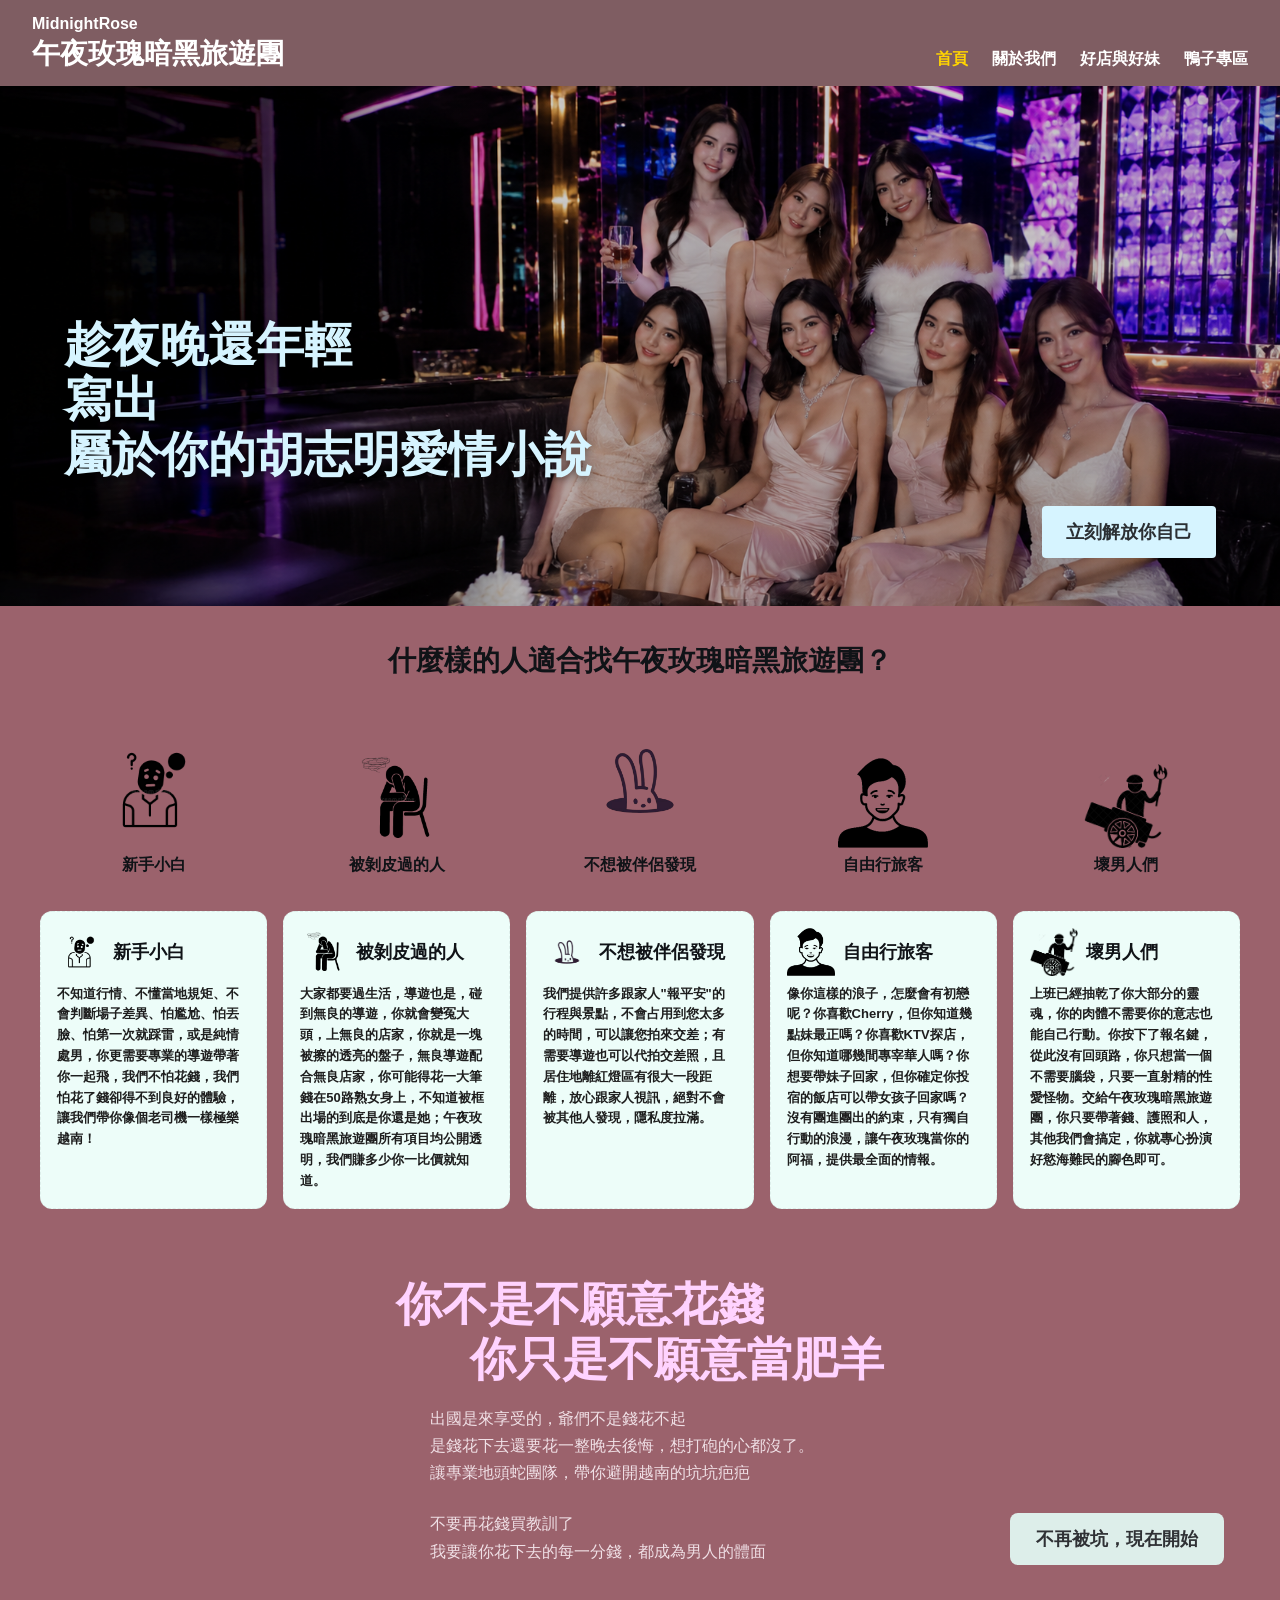
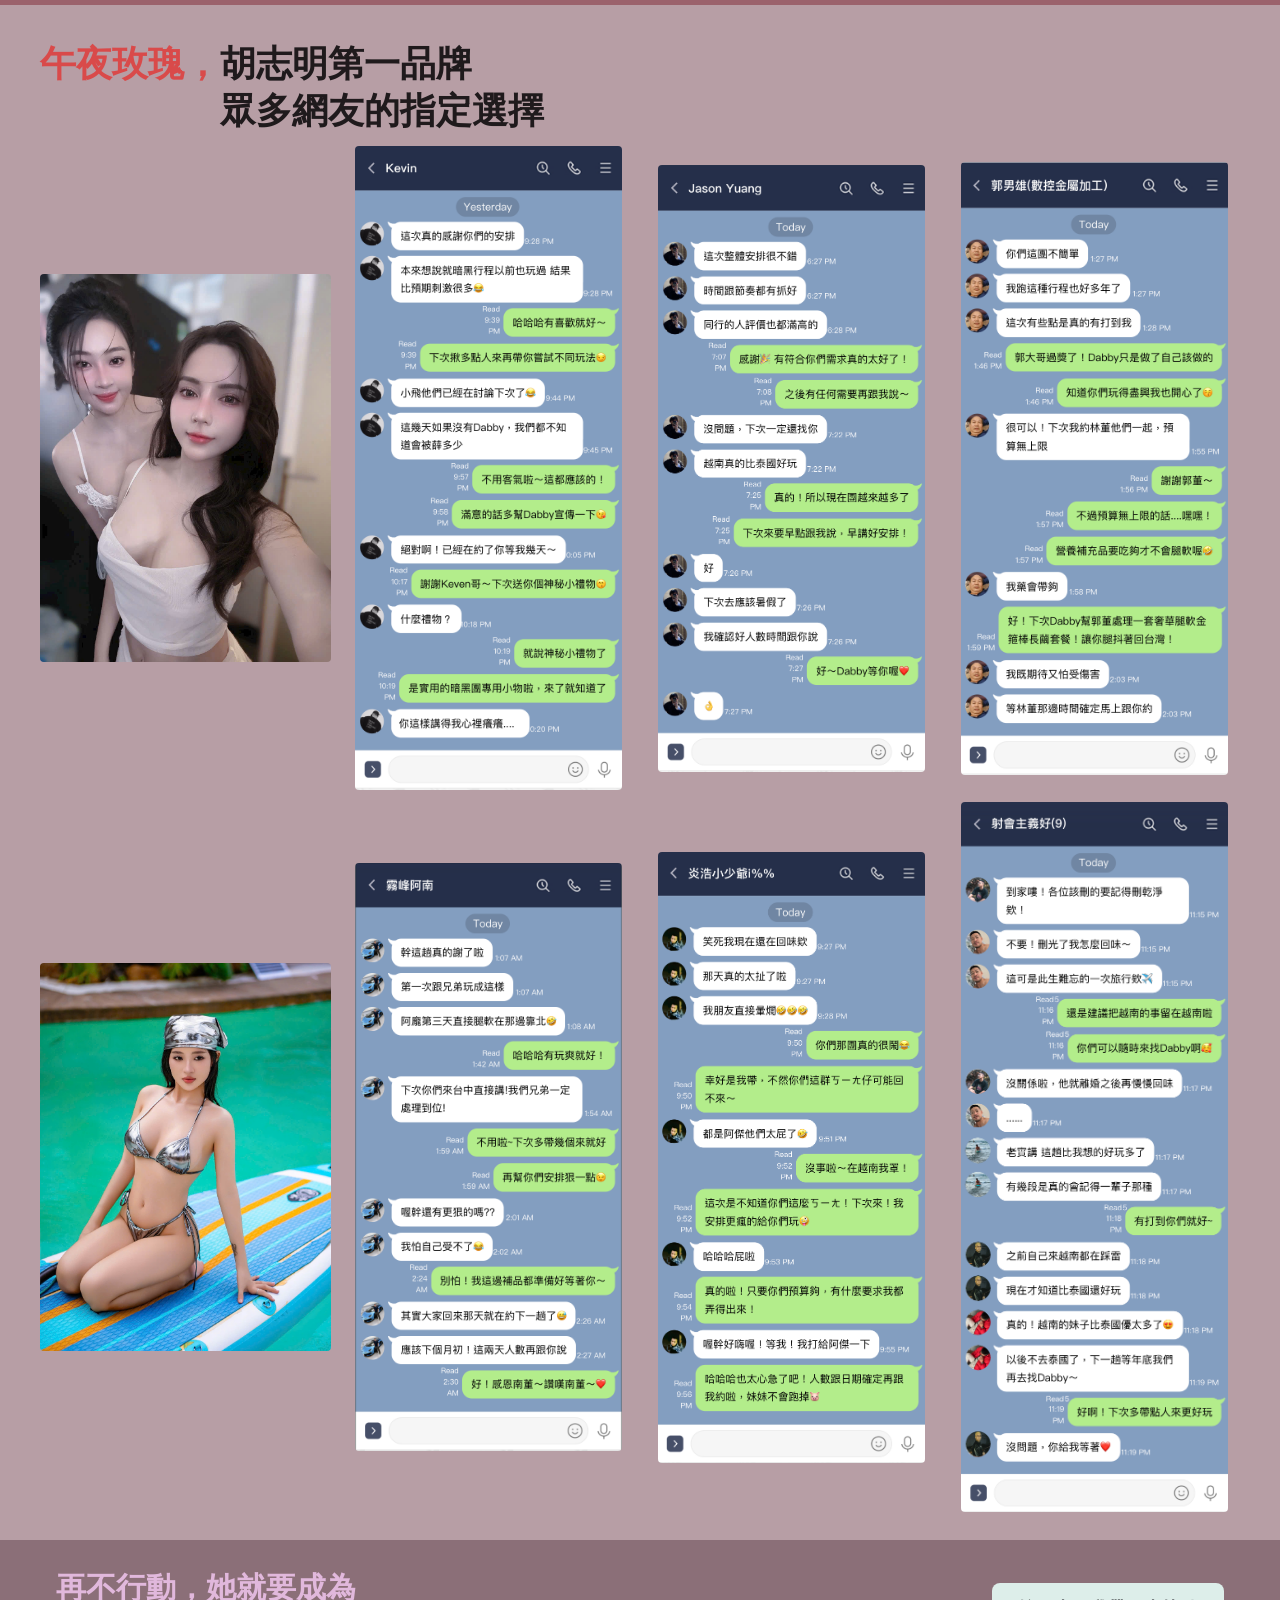
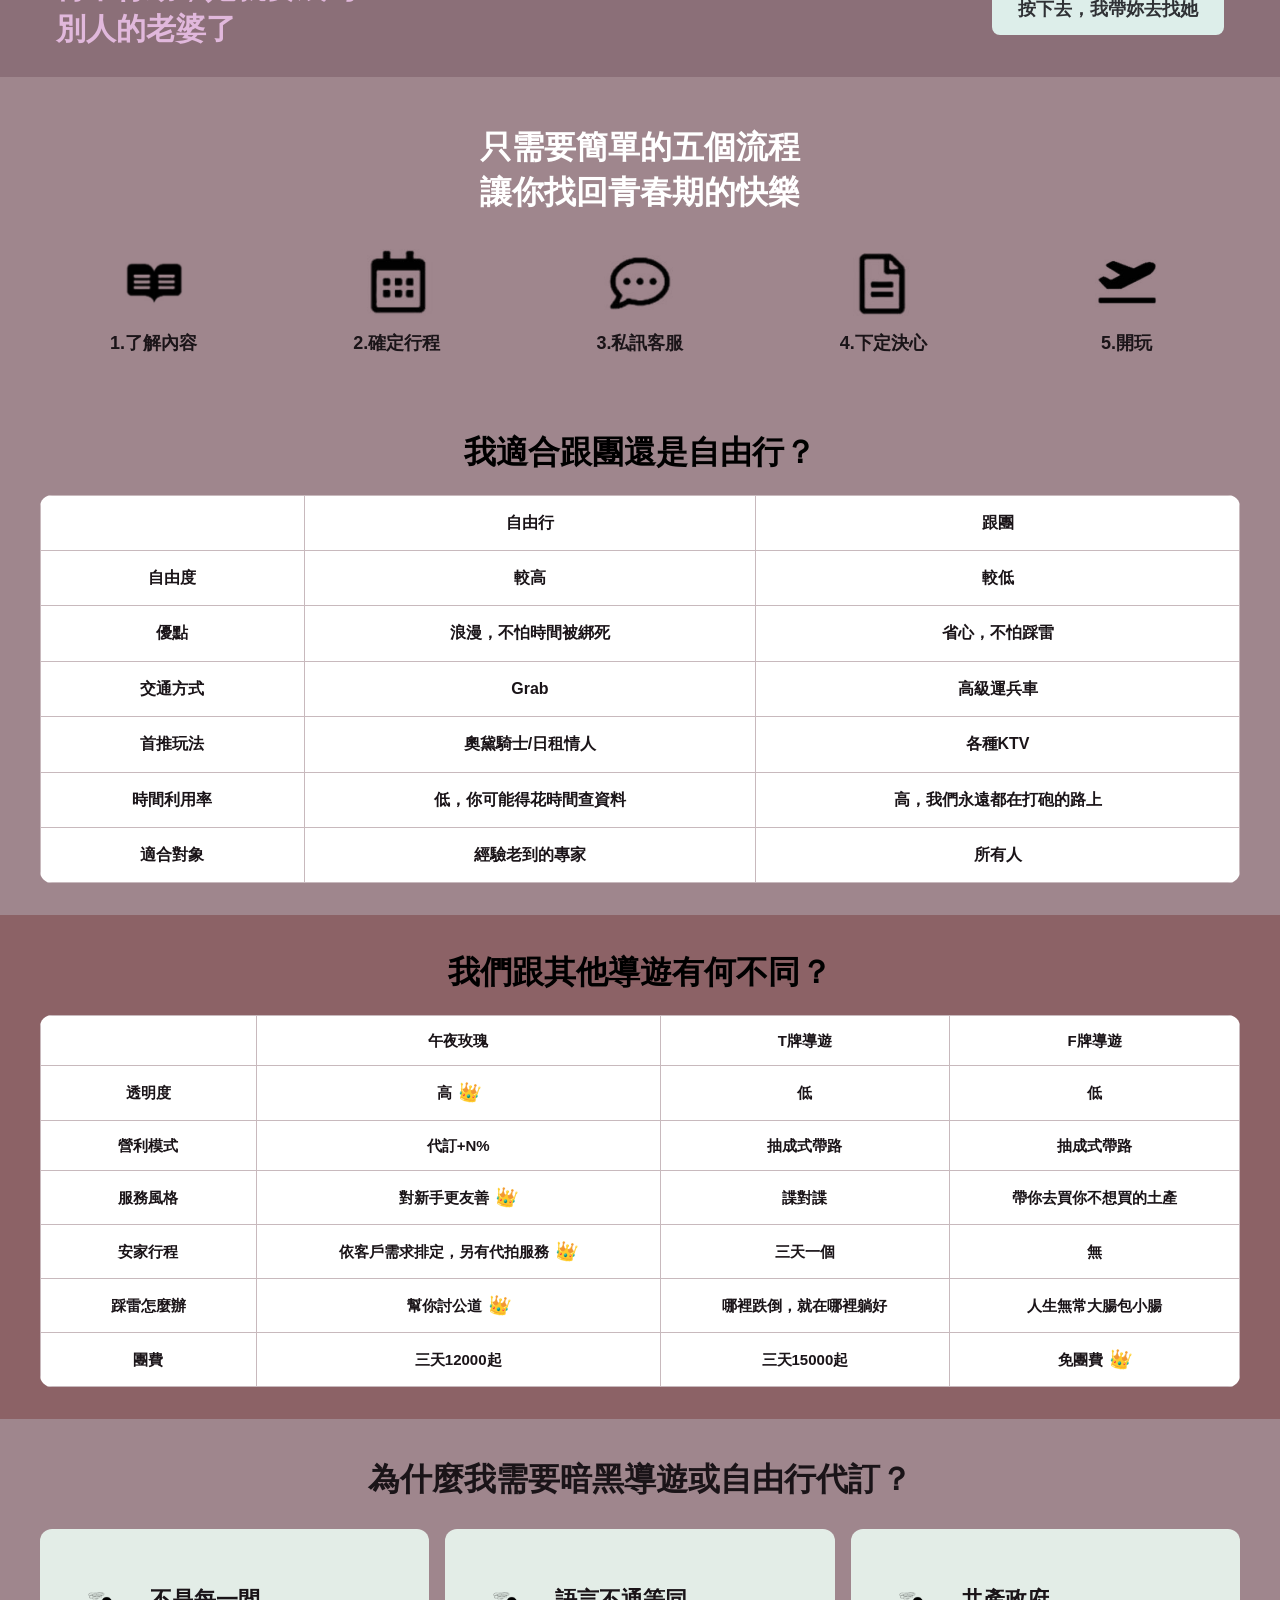
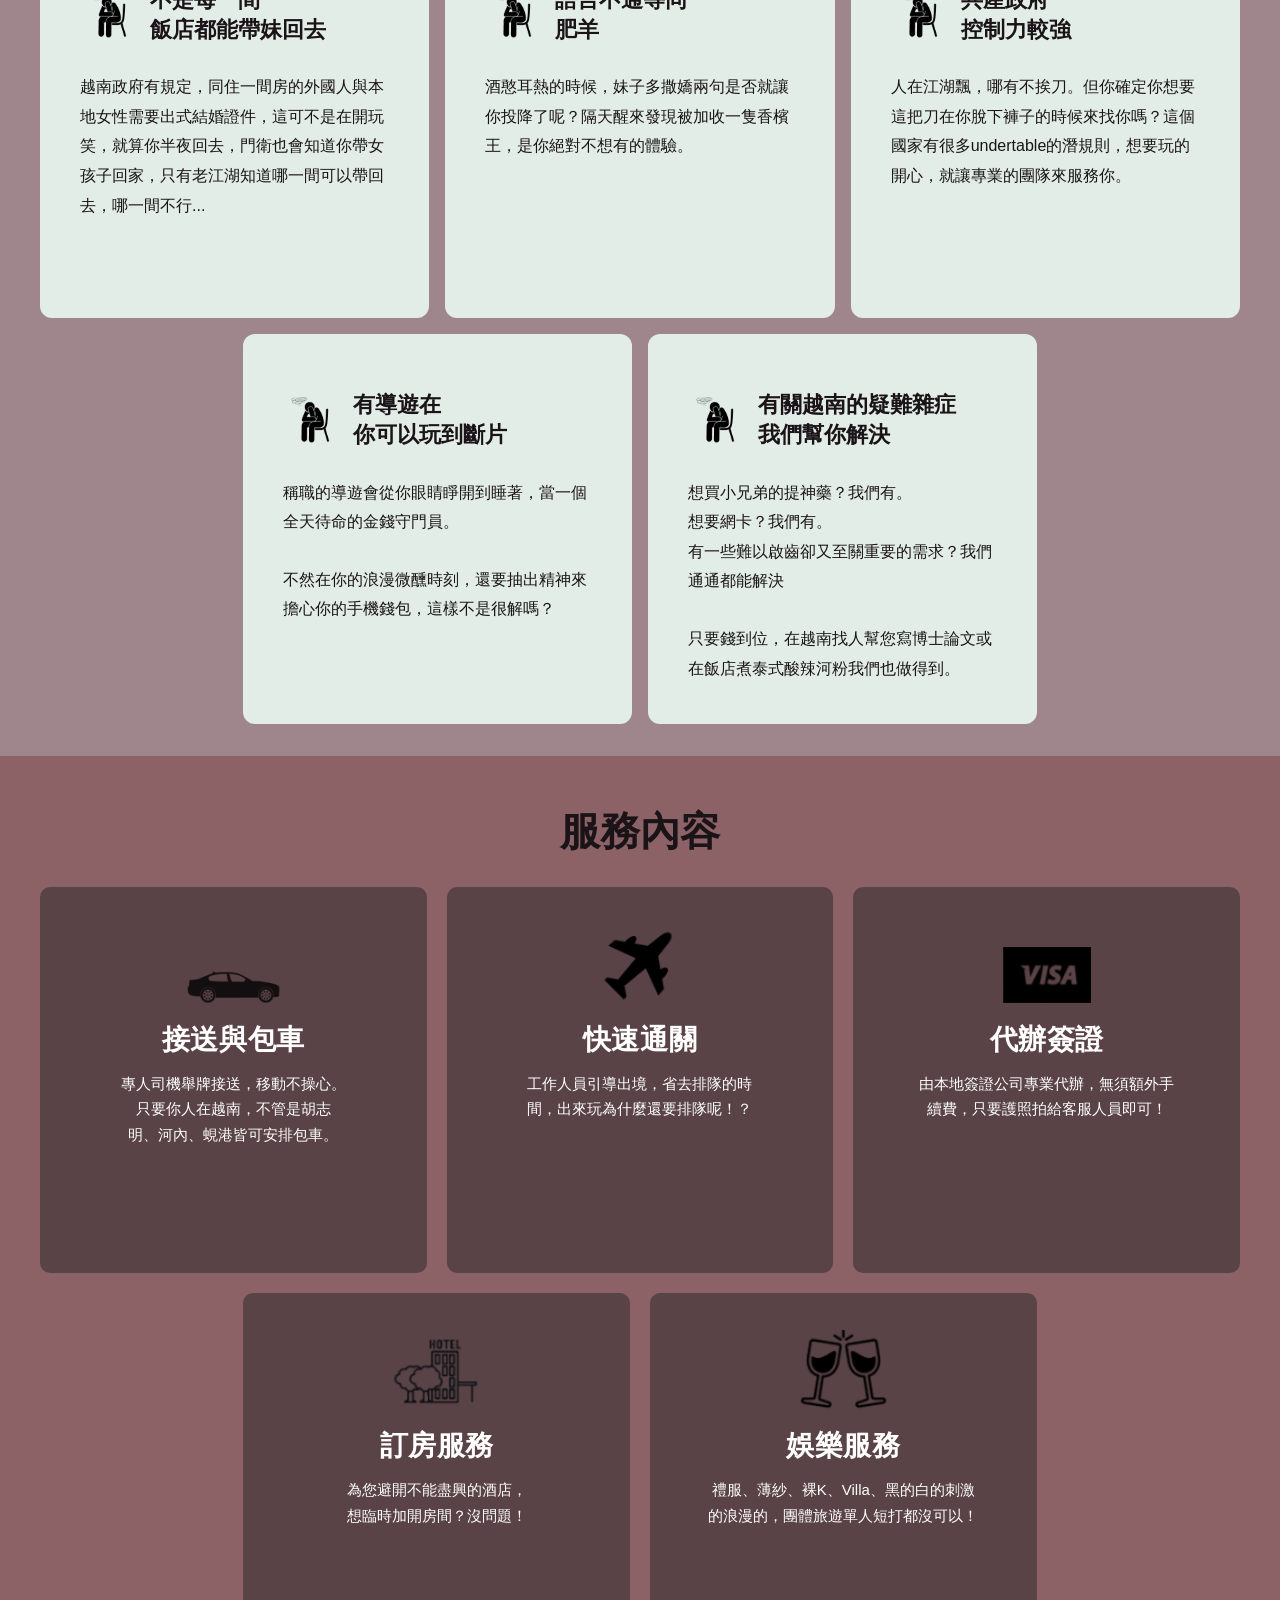
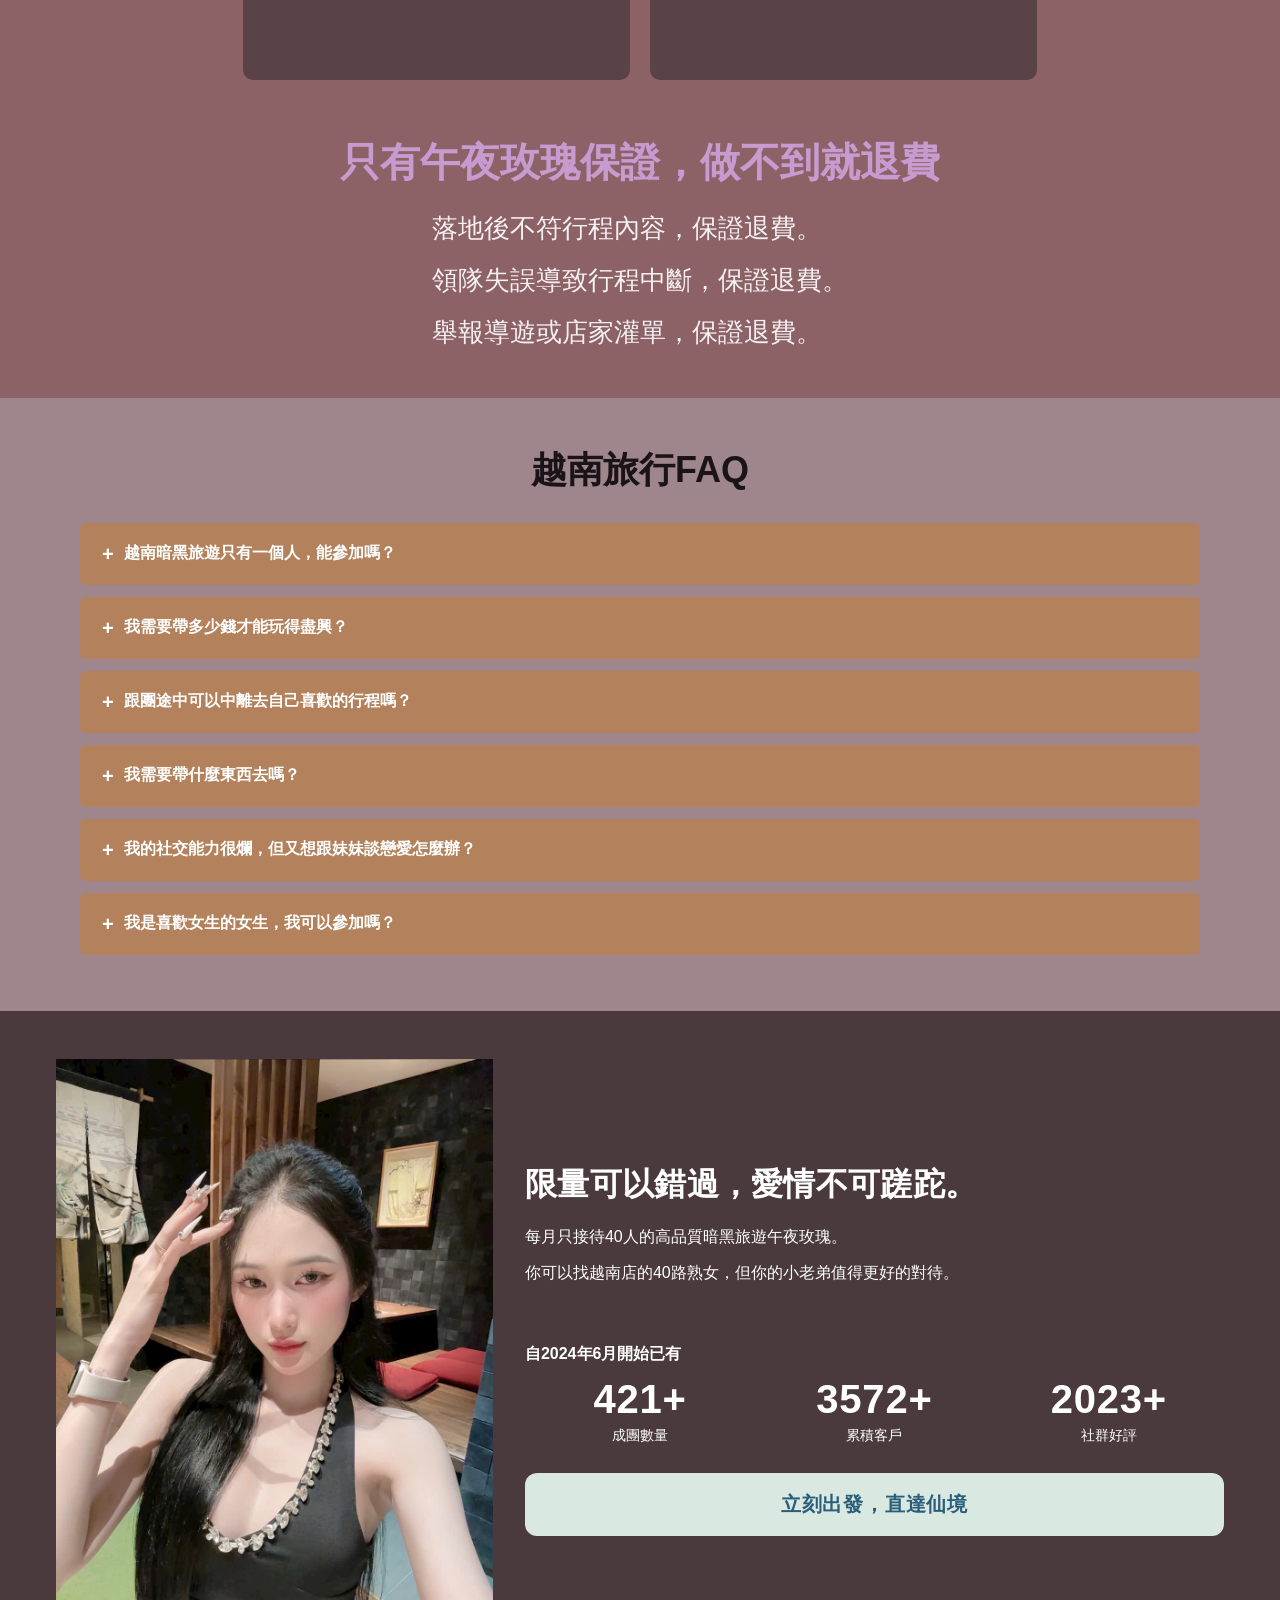
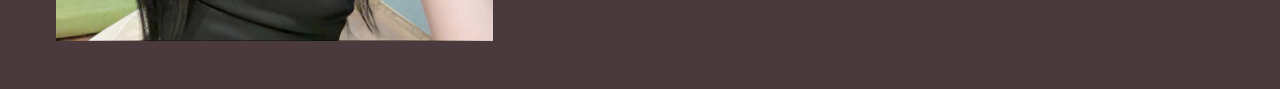
==== index.html @ d7c161db "chore: bootstrap midnightrose-v2 from v1 snapshot Seed the new repo with a clean copy of the current" ====
<!doctype html>
<html lang="zh-Hant">
  <head>
    <meta charset="UTF-8" />
    <meta name="viewport" content="width=device-width, initial-scale=1.0" />
    <meta http-equiv="Cache-Control" content="no-cache, must-revalidate" />
    <title>MidnightRose午夜玫瑰暗黑旅遊團</title>
    <meta name="description" content="趁夜晚還年輕寫下你的曖昧愛情小說" />

    <meta property="og:type" content="website" />
    <meta property="og:title" content="MidnightRose午夜玫瑰暗黑旅遊團" />
    <meta property="og:description" content="趁夜晚還年輕寫下你的曖昧愛情小說" />
    <meta property="og:image" content="https://dabby-wii.github.io/midnightrose/assets/images/banners/hero-banner.png" />
    <meta property="og:url" content="https://dabby-wii.github.io/midnightrose/" />

    <meta name="twitter:card" content="summary_large_image" />
    <meta name="twitter:title" content="MidnightRose午夜玫瑰暗黑旅遊團" />
    <meta name="twitter:description" content="趁夜晚還年輕寫下你的曖昧愛情小說" />
    <meta name="twitter:image" content="https://dabby-wii.github.io/midnightrose/assets/images/banners/hero-banner.png" />
    <link rel="stylesheet" href="./assets/css/style.css?v=9" />
  </head>
  <body class="page-home">
    <main class="mobile-home">
      <header class="topbar">
        <div class="brand">
          <h1>MidnightRose</h1>
          <p>午夜玫瑰暗黑旅遊團</p>
        </div>
        <nav class="main-nav">
          <a class="active" href="./index.html">首頁</a>
          <a href="./about.html">關於我們</a>
          <a href="./girls.html">好店與好妹</a>
          <a href="./ducks.html">鴨子專區</a>
        </nav>
      </header>

      <section id="home" class="hero">
        <div class="hero-content">
          <h2>趁夜晚還年輕<br />寫出<br />屬於你的胡志明愛情小說</h2>
          <a class="hero-cta" href="https://line.me/R/ti/p/@897hrfyg" target="_blank" rel="noopener noreferrer">立刻解放你自己</a>
        </div>
      </section>

      <section class="feature-strip section-box">
        <h3>什麼樣的人適合找午夜玫瑰暗黑旅遊團？</h3>
        <div class="feature-grid">
          <article><div class="feature-grid-img-container"><img src="./assets/images/figma/b60dd581fb04fba20cd709cf9a2b8ddb20d55985.jpg" alt="新手小白圖示" /></div><span>新手小白</span></article>
          <article><div class="feature-grid-img-container"><img src="./assets/images/figma/935b31ba249dcbe27e307d9bd6fd76550d2cbfbb.jpg" alt="被剝皮過的人圖示" /></div><span>被剝皮過的人</span></article>
          <article><div class="feature-grid-img-container"><img src="./assets/images/figma/8f6ba73d3338581397ba25d0792a31c66c3a0a9d.jpg" alt="不想被伴侶發現的人圖示" /></div><span>不想被伴侶發現</span></article>
          <article><div class="feature-grid-img-container"><img src="./assets/images/figma/2d76aa8f1418c4d315a9e9f17895bcf467029090.jpg" alt="自由行旅客圖示" /></div><span>自由行旅客</span></article>
          <article><div class="feature-grid-img-container"><img src="./assets/images/figma/b5f4381df9b038d1c4df2ee2c8fbace0f15800c3.jpg" alt="壞男人們圖示" /></div><span>壞男人們</span></article>
        </div>
        <div class="feature-cards">
          <article class="feature-card">
            <div class="feature-card-header">
              <img src="./assets/images/figma/b60dd581fb04fba20cd709cf9a2b8ddb20d55985.jpg" alt="新手小白" />
              <h4>新手小白</h4>
            </div>
            <p>不知道行情、不懂當地規矩、不會判斷場子差異、怕尷尬、怕丟臉、怕第一次就踩雷，或是純情處男，你更需要專業的導遊帶著你一起飛，我們不怕花錢，我們怕花了錢卻得不到良好的體驗，讓我們帶你像個老司機一樣極樂越南！</p>
          </article>
          <article class="feature-card">
            <div class="feature-card-header">
              <img src="./assets/images/figma/935b31ba249dcbe27e307d9bd6fd76550d2cbfbb.jpg" alt="被剝皮過的人" />
              <h4>被剝皮過的人</h4>
            </div>
            <p>大家都要過生活，導遊也是，碰到無良的導遊，你就會變冤大頭，上無良的店家，你就是一塊被擦的透亮的盤子，無良導遊配合無良店家，你可能得花一大筆錢在50路熟女身上，不知道被框出場的到底是你還是她；午夜玫瑰暗黑旅遊團所有項目均公開透明，我們賺多少你一比價就知道。</p>
          </article>
          <article class="feature-card">
            <div class="feature-card-header">
              <img src="./assets/images/figma/8f6ba73d3338581397ba25d0792a31c66c3a0a9d.jpg" alt="不想被伴侶發現" />
              <h4>不想被伴侶發現</h4>
            </div>
            <p>我們提供許多跟家人"報平安"的行程與景點，不會占用到您太多的時間，可以讓您拍來交差；有需要導遊也可以代拍交差照，且居住地離紅燈區有很大一段距離，放心跟家人視訊，絕對不會被其他人發現，隱私度拉滿。</p>
          </article>
          <article class="feature-card">
            <div class="feature-card-header">
              <img src="./assets/images/figma/2d76aa8f1418c4d315a9e9f17895bcf467029090.jpg" alt="自由行旅客" />
              <h4>自由行旅客</h4>
            </div>
            <p>像你這樣的浪子，怎麼會有初戀呢？你喜歡Cherry，但你知道幾點妹最正嗎？你喜歡KTV探店，但你知道哪幾間專宰華人嗎？你想要帶妹子回家，但你確定你投宿的飯店可以帶女孩子回家嗎？沒有團進團出的約束，只有獨自行動的浪漫，讓午夜玫瑰當你的阿福，提供最全面的情報。</p>
          </article>
          <article class="feature-card">
            <div class="feature-card-header">
              <img src="./assets/images/figma/b5f4381df9b038d1c4df2ee2c8fbace0f15800c3.jpg" alt="壞男人們" />
              <h4>壞男人們</h4>
            </div>
            <p>上班已經抽乾了你大部分的靈魂，你的肉體不需要你的意志也能自己行動。你按下了報名鍵，從此沒有回頭路，你只想當一個不需要腦袋，只要一直射精的性愛怪物。交給午夜玫瑰暗黑旅遊團，你只要帶著錢、護照和人，其他我們會搞定，你就專心扮演好慾海難民的腳色即可。</p>
          </article>
        </div>
      </section>

      <section class="pink-cta section-box">
        <h3>你不是不願意花錢<br /><span class="pink-cta-indent">你只是不願意當肥羊</span></h3>
        <p class="pink-cta-lead">出國是來享受的，爺們不是錢花不起<br />是錢花下去還要花一整晚去後悔，想打砲的心都沒了。<br />讓專業地頭蛇團隊，帶你避開越南的坑坑疤疤</p>
        <div class="pink-cta-action">
          <p>不要再花錢買教訓了<br />我要讓你花下去的每一分錢，都成為男人的體面</p>
          <a href="https://line.me/R/ti/p/@897hrfyg" target="_blank" rel="noopener noreferrer">不再被坑，現在開始</a>
        </div>
      </section>

      <section id="girls" class="gallery section-box">
        <div class="gallery-title">
          <h3><span class="accent">午夜玫瑰，</span>胡志明第一品牌</h3>
          <h3 class="indent">眾多網友的指定選擇</h3>
        </div>

        <div class="gallery-grid">
          <img class="model" src="./assets/images/gallery/model-1.JPG" alt="model 1" />
          <img class="model" src="./assets/images/gallery/model-2.JPG" alt="model 2" />
          <img class="chat" src="./assets/images/gallery/chat-1.png" alt="評價 1" />
          <img class="chat" src="./assets/images/gallery/chat-2.png" alt="評價 2" />
          <img class="chat" src="./assets/images/gallery/chat-3.png" alt="評價 3" />
          <img class="chat" src="./assets/images/gallery/chat-4.png" alt="評價 4" />
          <img class="chat" src="./assets/images/gallery/chat-5.png" alt="評價 5" />
          <img class="chat" src="./assets/images/gallery/chat-6.png" alt="評價 6" />
        </div>

        <div class="gallery-cta">
          <p>再不行動，她就要成為<br />別人的老婆了</p>
          <a href="https://line.me/R/ti/p/@897hrfyg" target="_blank" rel="noopener noreferrer">按下去，我帶妳去找她</a>
        </div>
      </section>

      <section class="process-strip section-box">
        <h3 class="process-title">只需要簡單的五個流程<br />讓你找回青春期的快樂</h3>
        <div class="process-steps">
          <div class="step">
            <img src="./assets/images/steps/step-1.jpg" alt="" />
            <span>1.了解內容</span>
          </div>
          <div class="step">
            <img src="./assets/images/steps/step-2.jpg" alt="" />
            <span>2.確定行程</span>
          </div>
          <div class="step">
            <img src="./assets/images/steps/step-3.jpg" alt="" />
            <span>3.私訊客服</span>
          </div>
          <div class="step">
            <img src="./assets/images/steps/step-4.jpg" alt="" />
            <span>4.下定決心</span>
          </div>
          <div class="step">
            <img src="./assets/images/steps/step-5.jpg" alt="" />
            <span>5.開玩</span>
          </div>
        </div>
      </section>

      <section class="compare-strip section-box">
        <h3 class="compare-title">我適合跟團還是自由行？</h3>
        <div class="compare-wrap">
        <table class="compare-table">
          <thead>
            <tr>
              <th></th>
              <th>自由行</th>
              <th>跟團</th>
            </tr>
          </thead>
          <tbody>
            <tr>
              <th>自由度</th>
              <td>較高</td>
              <td>較低</td>
            </tr>
            <tr>
              <th>優點</th>
              <td>浪漫，不怕時間被綁死</td>
              <td>省心，不怕踩雷</td>
            </tr>
            <tr>
              <th>交通方式</th>
              <td>Grab</td>
              <td>高級運兵車</td>
            </tr>
            <tr>
              <th>首推玩法</th>
              <td>奧黛騎士/日租情人</td>
              <td>各種KTV</td>
            </tr>
            <tr>
              <th>時間利用率</th>
              <td>低，你可能得花時間查資料</td>
              <td>高，我們永遠都在打砲的路上</td>
            </tr>
            <tr>
              <th>適合對象</th>
              <td>經驗老到的專家</td>
              <td>所有人</td>
            </tr>
          </tbody>
        </table>
        </div>
      </section>

      <section class="compare-strip compare-strip-alt section-box">
        <h3 class="compare-title">我們跟其他導遊有何不同？</h3>
        <div class="compare-wrap">
        <table class="compare-table compare-table-4col">
          <thead>
            <tr>
              <th></th>
              <th>午夜玫瑰</th>
              <th>T牌導遊</th>
              <th>F牌導遊</th>
            </tr>
          </thead>
          <tbody>
            <tr>
              <th>透明度</th>
              <td>高 <span class="crown">👑</span></td>
              <td>低</td>
              <td>低</td>
            </tr>
            <tr>
              <th>營利模式</th>
              <td>代訂+N%</td>
              <td>抽成式帶路</td>
              <td>抽成式帶路</td>
            </tr>
            <tr>
              <th>服務風格</th>
              <td>對新手更友善 <span class="crown">👑</span></td>
              <td>諜對諜</td>
              <td>帶你去買你不想買的土產</td>
            </tr>
            <tr>
              <th>安家行程</th>
              <td>依客戶需求排定，另有代拍服務 <span class="crown">👑</span></td>
              <td>三天一個</td>
              <td>無</td>
            </tr>
            <tr>
              <th>踩雷怎麼辦</th>
              <td>幫你討公道 <span class="crown">👑</span></td>
              <td>哪裡跌倒，就在哪裡躺好</td>
              <td>人生無常大腸包小腸</td>
            </tr>
            <tr>
              <th>團費</th>
              <td>三天12000起</td>
              <td>三天15000起</td>
              <td>免團費 <span class="crown">👑</span></td>
            </tr>
          </tbody>
        </table>
        </div>
      </section>

      <section class="reasons-strip section-box">
        <h3 class="reasons-title">為什麼我需要暗黑導遊或自由行代訂？</h3>
        <div class="reasons-grid">
          <article class="reason-card">
            <div class="reason-header">
              <img src="./assets/images/figma/935b31ba249dcbe27e307d9bd6fd76550d2cbfbb.jpg" alt="" />
              <h4>不是每一間<br />飯店都能帶妹回去</h4>
            </div>
            <p>越南政府有規定，同住一間房的外國人與本地女性需要出式結婚證件，這可不是在開玩笑，就算你半夜回去，門衛也會知道你帶女孩子回家，只有老江湖知道哪一間可以帶回去，哪一間不行...</p>
          </article>

          <article class="reason-card">
            <div class="reason-header">
              <img src="./assets/images/figma/935b31ba249dcbe27e307d9bd6fd76550d2cbfbb.jpg" alt="" />
              <h4>語言不通等同<br />肥羊</h4>
            </div>
            <p>酒憨耳熱的時候，妹子多撒嬌兩句是否就讓你投降了呢？隔天醒來發現被加收一隻香檳王，是你絕對不想有的體驗。</p>
          </article>

          <article class="reason-card">
            <div class="reason-header">
              <img src="./assets/images/figma/935b31ba249dcbe27e307d9bd6fd76550d2cbfbb.jpg" alt="" />
              <h4>共產政府<br />控制力較強</h4>
            </div>
            <p>人在江湖飄，哪有不挨刀。但你確定你想要這把刀在你脫下褲子的時候來找你嗎？這個國家有很多undertable的潛規則，想要玩的開心，就讓專業的團隊來服務你。</p>
          </article>

          <article class="reason-card">
            <div class="reason-header">
              <img src="./assets/images/figma/935b31ba249dcbe27e307d9bd6fd76550d2cbfbb.jpg" alt="" />
              <h4>有導遊在<br />你可以玩到斷片</h4>
            </div>
            <p>稱職的導遊會從你眼睛睜開到睡著，當一個全天待命的金錢守門員。</p>
            <p>不然在你的浪漫微醺時刻，還要抽出精神來擔心你的手機錢包，這樣不是很解嗎？</p>
          </article>

          <article class="reason-card">
            <div class="reason-header">
              <img src="./assets/images/figma/935b31ba249dcbe27e307d9bd6fd76550d2cbfbb.jpg" alt="" />
              <h4>有關越南的疑難雜症<br />我們幫你解決</h4>
            </div>
            <p>想買小兄弟的提神藥？我們有。<br />想要網卡？我們有。<br />有一些難以啟齒卻又至關重要的需求？我們通通都能解決</p>
            <p>只要錢到位，在越南找人幫您寫博士論文或在飯店煮泰式酸辣河粉我們也做得到。</p>
          </article>
        </div>
      </section>

      <section class="services-strip section-box">
        <h3 class="services-title">服務內容</h3>
        <div class="services-grid">
          <article class="service-card">
            <img src="./assets/images/services/service-1.png" alt="" />
            <h4>接送與包車</h4>
            <p>專人司機舉牌接送，移動不操心。</p>
            <p>只要你人在越南，不管是胡志明、河內、蜆港皆可安排包車。</p>
          </article>
          <article class="service-card">
            <img src="./assets/images/services/service-2.png" alt="" />
            <h4>快速通關</h4>
            <p>工作人員引導出境，省去排隊的時間，出來玩為什麼還要排隊呢！？</p>
          </article>
          <article class="service-card">
            <img src="./assets/images/services/service-3.png" alt="" />
            <h4>代辦簽證</h4>
            <p>由本地簽證公司專業代辦，無須額外手續費，只要護照拍給客服人員即可！</p>
          </article>
          <article class="service-card">
            <img src="./assets/images/services/service-4.png" alt="" />
            <h4>訂房服務</h4>
            <p>為您避開不能盡興的酒店，想臨時加開房間？沒問題！</p>
          </article>
          <article class="service-card">
            <img src="./assets/images/services/service-5.png" alt="" />
            <h4>娛樂服務</h4>
            <p>禮服、薄紗、裸K、Villa、黑的白的刺激的浪漫的，團體旅遊單人短打都沒可以！</p>
          </article>
        </div>

        <div class="services-guarantee">
          <h3>只有午夜玫瑰保證，做不到就退費</h3>
          <p>落地後不符行程內容，保證退費。<br />領隊失誤導致行程中斷，保證退費。<br />舉報導遊或店家灌單，保證退費。</p>
        </div>
      </section>

      <section class="faq-strip section-box">
        <h3 class="faq-title">越南旅行FAQ</h3>
        <div class="faq-list">
          <details class="faq-item">
            <summary>越南暗黑旅遊只有一個人，能參加嗎？</summary>
            <div class="faq-answer">
              <p>當然可以的！我們會為你媒合想要參與越南暗黑旅遊行程的團友，確定成團後會建立此團的專屬群組，能在出發前和其他團友相互認識，抵達胡志明之後，您只需要放輕鬆一起同樂。</p>
              <p>anyway, open your mind.</p>
            </div>
          </details>
          <details class="faq-item">
            <summary>我需要帶多少錢才能玩得盡興？</summary>
            <div class="faq-answer">
              <p>帶著台幣來就好，不需要事先換匯，抵達胡志明後導遊會帶您去濱城市場換匯，匯率會比機場好。一般來說一天預算10000台幣可以活得很舒服，15000可以讓你活得像國王一樣。</p>
            </div>
          </details>
          <details class="faq-item">
            <summary>跟團途中可以中離去自己喜歡的行程嗎？</summary>
            <div class="faq-answer">
              <p>完全沒有問題，如果中途突然文藝魂燃起或是不喜歡接下來的行程，完全可以脫離大部隊自己行動，等到有喜歡的活動再和大家會合即可！</p>
            </div>
          </details>
          <details class="faq-item">
            <summary>我需要帶什麼東西去嗎？</summary>
            <div class="faq-answer">
              <p>除了護照與簽證、信用卡、充電線、錢與換洗衣物外，什麼都不用準備，uncle只剩一隻懶叫也可以在這裡很逍遙。</p>
            </div>
          </details>
          <details class="faq-item">
            <summary>我的社交能力很爛，但又想跟妹妹談戀愛怎麼辦？</summary>
            <div class="faq-answer">
              <p>導遊可以協助你喔！但只能出面幫你談價錢，戀愛感的部分這裡的KTV小妹們都很會引導，你不需要害怕，好好享受這份難得的夏日戀情即可。</p>
            </div>
          </details>
          <details class="faq-item">
            <summary>我是喜歡女生的女生，我可以參加嗎？</summary>
            <div class="faq-answer">
              <p>完全沒有問題，但建議選自由行程、湊滿三人成團或是併入其他的女同團唷！</p>
            </div>
          </details>
        </div>
      </section>

      <section id="contact" class="final-strip">
        <div class="final-photos">
          <img src="./assets/images/final/final-1.JPG" alt="" />
          <img src="./assets/images/final/final-2.JPG" alt="" />
        </div>

        <div class="final-content">
          <h3 class="final-title">限量可以錯過，愛情不可蹉跎。</h3>
          <p class="final-lead">每月只接待40人的高品質暗黑旅遊午夜玫瑰。</p>
          <p class="final-lead">你可以找越南店的40路熟女，但你的小老弟值得更好的對待。</p>

          <p class="final-since">自2024年6月開始已有</p>
          <div class="final-stats">
            <div class="stat">
              <span class="stat-num">456+</span>
              <span class="stat-label">成團數量</span>
            </div>
            <div class="stat">
              <span class="stat-num">3862+</span>
              <span class="stat-label">累積客戶</span>
            </div>
            <div class="stat">
              <span class="stat-num">2188+</span>
              <span class="stat-label">社群好評</span>
            </div>
          </div>

          <a class="final-btn" href="https://line.me/R/ti/p/@897hrfyg" target="_blank" rel="noopener noreferrer">立刻出發，直達仙境</a>
        </div>
      </section>
    </main>

    <script src="./assets/js/main.js"></script>
  </body>
</html>
---- assets/css/style.css ----
:root {
  --bg: #ffffff;
  --panel: #9f868d;
  --panel-dark: #85656c;
  --mint: #d9f0f0;
  --text: #131820;
  --white: #ffffff;
}

* {
  box-sizing: border-box;
}

html,
body {
  height: auto;
  min-height: 100%;
  overflow-y: auto;
}

body {
  margin: 0;
  font-family: "Noto Sans TC", "Microsoft JhengHei", Arial, sans-serif;
  color: var(--text);
  background: var(--bg);
}

.mobile-home {
  width: min(100%, 390px);
  margin: 0 auto;
  padding: 0 0 28px;
}

.topbar {
  display: flex;
  justify-content: space-between;
  align-items: flex-end;
  gap: 10px;
  padding: 8px 8px 8px;
  background: #7f5d62;
}

.brand h1 {
  margin: 0;
  color: var(--white);
  font-size: 12px;
  line-height: 1.05;
  font-weight: 700;
}

.brand p {
  margin: 2px 0 0;
  color: var(--white);
  font-size: 18px;
  line-height: 1.2;
  font-weight: 800;
}

.main-nav {
  display: flex;
  flex-wrap: nowrap;
  justify-content: flex-end;
  align-items: center;
  gap: 6px;
  padding-bottom: 0;
}

.main-nav a {
  color: var(--white);
  text-decoration: none;
  font-size: 11px;
  font-weight: 700;
  white-space: nowrap;
}

.main-nav a.active {
  color: #ffd400;
}

.hero {
  margin: 0;
  min-height: 330px;
  width: 100%;
  background-image: url("../images/banners/hero-banner.png");
  background-position: right center !important;
  background-size: cover !important;
  background-repeat: no-repeat !important;
  position: relative;
  display: flex;
  align-items: flex-end;
}

@media (min-width: 1024px) {
  .hero {
    background-position: center center !important;
  }
}

.hero::before {
  content: "";
  position: absolute;
  inset: 0;
  background: linear-gradient(to right, rgba(0, 0, 0, 0.7) 0%, rgba(0, 0, 0, 0.25) 55%, rgba(0, 0, 0, 0.15) 100%);
}

@media (min-width: 1024px) {
  .hero::before {
    background: linear-gradient(rgba(0, 0, 0, 0.2), rgba(0, 0, 0, 0.25));
  }
}

.hero-content {
  position: relative;
  width: 100%;
  padding: 20px 12px;
  display: flex;
  flex-direction: column;
  align-items: flex-start;
}

.hero h2 {
  margin: 0;
  color: #d6f4ff;
  text-shadow: 0 2px 10px rgba(0, 0, 0, 0.5);
  font-size: 24px;
  line-height: 1.1;
  font-weight: 900;
  text-align: left;
}

.hero-cta {
  margin-top: 14px;
  margin-left: auto;
  display: inline-block;
  background: #d6f4ff;
  color: #2b2f33;
  text-decoration: none;
  font-weight: 800;
  border-radius: 3px;
  padding: 8px 10px;
}

.section-box {
  background: var(--panel);
}

.inner-hero {
  margin-top: 0;
  padding: 16px 10px 14px;
  text-align: center;
}

.inner-hero h2 {
  margin: 0;
  color: #000;
  font-size: 25px;
  display: inline-block;
  text-align: left;
}

.inner-hero p {
  margin: 6px 0 0;
  color: #eedde1;
  font-size: 12px;
}

.about-image {
  margin-top: 8px;
  padding: 6px;
}

.about-image img {
  width: 100%;
  display: block;
  height: auto;
}

.shops-list {
  background: #9B6A6C;
  padding: 12px 10px 18px;
  display: flex;
  flex-direction: column;
  gap: 12px;
}

.shop-card {
  background: #ced9d2;
  border: 2px dashed #88beac;
  border-radius: 10px;
  padding: 12px;
  display: flex;
  gap: 10px;
  align-items: stretch;
}

.shop-card.reverse {
  flex-direction: row;
}

.shop-card.no-thumb {
  display: block;
}

.shop-card-body {
  flex: 1;
  min-width: 0;
}

.shop-card-body h3 {
  margin: 0 0 6px;
  font-size: 22px;
  font-weight: 800;
  text-align: center;
  color: #1e1e1e;
}

.shop-card.no-thumb .shop-card-body h3 {
  text-align: center;
}

.shop-card-body p {
  margin: 0 0 6px;
  font-size: 12px;
  line-height: 1.6;
  color: #1e1e1e;
}

.shop-card-thumb {
  width: 110px;
  flex-shrink: 0;
}

.shop-card-thumb img {
  width: 100%;
  height: 100%;
  min-height: 130px;
  object-fit: cover;
  display: block;
  border-radius: 6px;
}

.feature-strip {
  margin-top: 0;
  padding: 14px 8px 10px;
  color: #101317;
  text-align: center;
  background: #9B626C;
}

.feature-strip h3 {
  margin: 0;
  font-size: 12px;
}

.feature-strip p {
  margin: 6px 0 10px;
  color: #1c2026;
  font-weight: 700;
}

.feature-grid {
  display: grid;
  grid-template-columns: repeat(5, minmax(0, 1fr));
  gap: 6px;
}

.feature-grid article {
  background: transparent;
  padding: 8px 4px;
  border-radius: 2px;
  display: flex;
  flex-direction: column;
  align-items: center;
  gap: 3px;
  font-weight: 700;
  text-align: center;
  cursor: pointer;
}

.feature-grid article:hover {
  background: rgba(255, 255, 255, 0.1);
}

.feature-grid-img-container {
  width: 70px;
  height: 70px;
  display: flex;
  align-items: flex-end;
  justify-content: center;
}

.feature-grid img {
  width: 40px;
  height: 40px;
  aspect-ratio: 1 / 1;
  object-fit: contain;
  display: block;
  flex-shrink: 0;
}

.feature-grid article:nth-child(1) img {
  width: 56px;
  height: 56px;
}

.feature-grid article:nth-child(2) img {
  width: 48px;
  height: 48px;
}

.feature-grid article:nth-child(4) img {
  width: 43px;
  height: 43px;
}

.feature-grid article:nth-child(3) img {
  width: 65px;
  height: 65px;
}

.feature-grid span {
  font-size: 8px;
  width: 100%;
  display: block;
  line-height: 1.2;
}

.feature-cards {
  display: flex;
  flex-wrap: nowrap;
  overflow-x: auto;
  scroll-snap-type: x mandatory;
  gap: 12px;
  padding: 8px 16px 16px;
  scrollbar-width: none;
  -webkit-overflow-scrolling: touch;
}

.feature-cards::-webkit-scrollbar {
  display: none;
}

.feature-card {
  flex: 0 0 80%;
  scroll-snap-align: center;
  background: #EDFDF9;
  padding: 12px;
  border-radius: 12px;
  border: 1px dashed #DDEEEA;
  display: flex;
  flex-direction: column;
}

.feature-card-header {
  display: flex;
  align-items: center;
  gap: 8px;
  margin-bottom: 8px;
  min-height: 40px;
}

.feature-card-header img {
  width: 40px;
  height: 40px;
  object-fit: contain;
  flex-shrink: 0;
}

.feature-card-header img[alt="自由行旅客"] {
  width: 32px;
  height: 32px;
}

.feature-card-header h4 {
  margin: 0;
  font-size: 14px;
  font-weight: 700;
}

.feature-card p {
  margin: 0;
  font-size: 11px;
  line-height: 1.5;
  color: #1e1e1e;
  text-align: left;
}

.pink-cta {
  margin: 0;
  text-align: left;
  padding: 18px 14px 16px;
  color: #ffd3ff;
  background: #9B626C;
}

.pink-cta h3 {
  margin: 0 0 12px;
  font-size: 26px;
  line-height: 1.2;
  font-weight: 800;
}

.pink-cta-indent {
  display: inline-block;
  padding-left: 1.6em;
}

.pink-cta p {
  margin: 0 0 10px;
  color: #f0e0e6;
  font-size: 10px;
  line-height: 1.6;
}

.pink-cta-lead {
  margin-bottom: 14px;
}

.pink-cta-action {
  display: flex;
  align-items: flex-end;
  justify-content: space-between;
  gap: 10px;
}

.pink-cta-action p {
  margin: 0;
  flex: 1;
}

.pink-cta a {
  display: inline-block;
  background: #DDEEEA;
  color: #2f3135;
  text-decoration: none;
  font-weight: 800;
  font-size: 11px;
  padding: 8px 12px;
  border-radius: 6px;
  white-space: nowrap;
  flex-shrink: 0;
}

.gallery {
  margin: 0;
  padding: 14px 10px 0;
  background: #b79ea5;
}

.gallery-title {
  margin: 0 0 12px;
}

.gallery-title h3 {
  margin: 0;
  font-size: 20px;
  font-weight: 800;
  color: #1f1a1c;
  line-height: 1.25;
}

.gallery-title h3.indent {
  padding-left: 5em;
}

.gallery-title .accent {
  color: #d94a4a;
}

.gallery-grid {
  display: grid;
  grid-template-columns: repeat(2, 1fr);
  gap: 6px;
  align-items: center;
  justify-items: center;
}

.gallery-grid img.model {
  width: 100%;
  aspect-ratio: 3 / 4;
  object-fit: cover;
  display: block;
  border-radius: 4px;
  background: #d8e8f0;
}

.gallery-grid img.chat {
  width: 70%;
  height: auto;
  object-fit: contain;
  display: block;
  border-radius: 4px;
  background: transparent;
}

.gallery-cta {
  display: flex;
  align-items: center;
  justify-content: space-between;
  gap: 12px;
  margin: 14px -10px 0;
  padding: 16px 14px;
  background: #8b6f78;
  position: relative;
  z-index: 1;
}

.gallery-cta p {
  margin: 0;
  color: #e1b8dc;
  font-weight: 800;
  font-size: 18px;
  line-height: 1.35;
  flex: 1;
}

.gallery-cta a {
  display: inline-block;
  background: #DDEEEA;
  color: #2f3135;
  text-decoration: none;
  font-weight: 800;
  font-size: 11px;
  padding: 8px 12px;
  border-radius: 6px;
  white-space: nowrap;
  flex-shrink: 0;
}

.section-title h3 {
  margin: 0;
  color: var(--white);
  font-size: 24px;
  text-align: center;
}

.section-title p {
  margin: 6px 0 10px;
  color: #eadce0;
  text-align: center;
  font-size: 12px;
}

.card-grid {
  display: grid;
  grid-template-columns: repeat(2, minmax(0, 1fr));
  gap: 8px;
}

.card {
  display: block;
  text-decoration: none;
  color: inherit;
}

.card figure {
  margin: 0;
  background: #2f2325;
  overflow: hidden;
}

.card img {
  width: 100%;
  aspect-ratio: 3 / 3.2;
  object-fit: cover;
  display: block;
}

.card figcaption {
  margin-top: 4px;
  color: var(--white);
  font-weight: 700;
  font-size: 12px;
  text-align: center;
}

.info {
  margin: 0;
  padding: 10px 10px 12px;
  color: #f0e5e8;
  font-size: 12px;
}

.process-strip {
  padding: 20px 12px 18px;
  text-align: center;
  color: #1a1418;
}

.process-title {
  margin: 0 0 18px;
  font-size: 18px;
  line-height: 1.4;
  font-weight: 800;
  color: #ffffff;
}

.process-steps {
  display: grid;
  grid-template-columns: repeat(5, 1fr);
  gap: 4px;
}

.step {
  display: flex;
  flex-direction: column;
  align-items: center;
  gap: 6px;
  font-size: 11px;
  font-weight: 700;
  color: #1a1418;
}

.step img {
  width: 32px;
  height: 32px;
  object-fit: contain;
  mix-blend-mode: multiply;
}

.compare-strip {
  padding: 14px 12px 18px;
  text-align: center;
  color: #1a1418;
}

.compare-strip-alt {
  background: #8c6266;
}

.compare-title {
  margin: 0 0 12px;
  font-size: 20px;
  font-weight: 800;
  color: #000;
}

.compare-wrap {
  border-radius: 12px;
  overflow: hidden;
  background: #fff;
}

.compare-table {
  width: 100%;
  border-collapse: collapse;
  font-size: 12px;
  color: #1a1418;
  background: #fff;
}

.compare-table th,
.compare-table td {
  padding: 10px 6px;
  font-weight: 600;
  vertical-align: middle;
  line-height: 1.4;
  border: 1px solid #c8b9bd;
}

.compare-table thead th {
  font-weight: 700;
}

.compare-table tbody th {
  font-weight: 700;
  width: 22%;
}

.compare-table-4col tbody th {
  width: 18%;
}

.compare-table-4col th,
.compare-table-4col td {
  padding: 10px 4px;
  font-size: 11px;
}

.compare-table .crown {
  display: inline-block;
  font-size: 14px;
  transform: rotate(12deg);
  margin-left: 2px;
}

.reasons-strip {
  padding: 16px 10px 18px;
  text-align: center;
  color: #1a1418;
}

.reasons-title {
  margin: 0 0 14px;
  font-size: 18px;
  font-weight: 800;
  color: #1a1418;
  line-height: 1.3;
}

.reasons-grid {
  display: grid;
  grid-template-columns: repeat(2, minmax(0, 1fr));
  gap: 8px;
}

.reason-card {
  background: #e3ede7;
  border-radius: 12px;
  padding: 12px;
  text-align: left;
  display: flex;
  flex-direction: column;
  gap: 8px;
}

.reason-header {
  display: flex;
  align-items: center;
  gap: 8px;
}

.reason-header img {
  width: 32px;
  height: 32px;
  flex-shrink: 0;
  object-fit: contain;
  mix-blend-mode: multiply;
}

.reason-header h4 {
  margin: 0;
  font-size: 12px;
  font-weight: 800;
  line-height: 1.3;
  color: #1a1418;
}

.reason-card p {
  margin: 0;
  font-size: 10px;
  line-height: 1.6;
  color: #1a1418;
}

.services-strip {
  padding: 18px 10px 20px;
  text-align: center;
  color: #1a1418;
  background: #8c6266;
}

.services-title {
  margin: 0 0 14px;
  font-size: 24px;
  font-weight: 800;
  color: #1a1418;
}

.services-grid {
  display: grid;
  grid-template-columns: repeat(2, minmax(0, 1fr));
  gap: 8px;
  margin-bottom: 18px;
}

.services-grid .service-card {
  background: #5a4347 !important;
  border: none !important;
  border-radius: 10px;
  padding: 24px 12px 16px;
  display: flex;
  flex-direction: column;
  align-items: center;
  justify-content: flex-start;
  text-align: center;
  aspect-ratio: 1;
}

.services-grid .service-card img {
  width: 48px;
  height: 53px;
  object-fit: contain;
  margin-bottom: 10px;
  mix-blend-mode: multiply;
}

.services-grid .service-card h4 {
  margin: 0 0 8px;
  font-size: 18px;
  font-weight: 800;
  color: #fff;
  line-height: 1.5;
  letter-spacing: 0.02em;
}

.services-grid .service-card p {
  margin: 0;
  font-size: 10px;
  color: #fff;
  line-height: 1.5;
  text-wrap: balance;
}

.services-grid .service-card p + p {
  margin-top: 0;
}

.services-grid .service-card:first-child img {
  width: 53px;
}

.services-grid .service-card:nth-child(2) img {
  width: 43px;
}

.services-guarantee {
  text-align: center;
  padding: 6px 4px 0;
}

.services-guarantee h3 {
  margin: 0 0 10px;
  font-size: 22px;
  font-weight: 800;
  color: #c79bcf;
  line-height: 1.3;
}

.services-guarantee p {
  display: inline-block;
  text-align: left;
  margin: 0;
  font-size: 12px;
  color: #f5f0f2;
  line-height: 1.8;
}

.faq-strip {
  padding: 18px 12px 22px;
  color: #1a1418;
}

.faq-title {
  margin: 0 0 16px;
  font-size: 26px;
  font-weight: 800;
  text-align: center;
  color: #1a1418;
}

.faq-list {
  display: flex;
  flex-direction: column;
  gap: 8px;
}

.faq-item summary {
  list-style: none;
  cursor: pointer;
  background: #b3825c;
  color: #fff;
  padding: 11px 14px;
  font-size: 12px;
  font-weight: 700;
  border-radius: 4px;
  display: flex;
  align-items: center;
  gap: 10px;
  line-height: 1.3;
}

.faq-item summary::-webkit-details-marker {
  display: none;
}

.faq-item summary::before {
  content: '+';
  font-weight: 700;
  font-size: 14px;
  flex-shrink: 0;
}

.faq-item[open] summary::before {
  content: '−';
}

.faq-item .faq-answer {
  background: #fff;
  margin-top: 6px;
  padding: 12px 14px;
  border-radius: 4px;
  font-size: 11px;
  line-height: 1.7;
  color: #1a1418;
}

.faq-item .faq-answer p {
  margin: 0;
}

.faq-item .faq-answer p + p {
  margin-top: 6px;
}

.final-strip {
  display: grid;
  grid-template-columns: 1fr 1.8fr;
  gap: 12px;
  padding: 22px 12px 24px;
  background: #4a3a3e;
  color: #fff;
}

.final-photos {
  display: grid;
  grid-template-columns: 1fr;
  grid-template-rows: 1fr 1fr;
  gap: 6px;
  align-content: start;
}

.final-photos img {
  width: 100%;
  aspect-ratio: 1;
  object-fit: cover;
  display: block;
  background: #2a2225;
}

.final-content {
  display: flex;
  flex-direction: column;
}

.final-title {
  margin: 0 0 10px;
  font-size: 16px;
  font-weight: 800;
  line-height: 1.3;
  color: #fff;
  letter-spacing: 0.01em;
}

.final-lead {
  margin: 0 0 6px;
  font-size: 10px;
  line-height: 1.55;
  color: #fff;
}

.final-since {
  margin: 40px 0 10px;
  font-size: 11px;
  font-weight: 700;
  color: #fff;
}

.final-stats {
  display: flex;
  justify-content: space-between;
  align-items: flex-end;
  gap: 4px;
  margin-bottom: 14px;
}

.final-stats .stat {
  display: flex;
  flex-direction: column;
  align-items: center;
  flex: 1;
}

.final-stats .stat-num {
  font-size: 22px;
  font-weight: 900;
  color: #fff;
  line-height: 1;
  letter-spacing: 0.02em;
}

.final-stats .stat-label {
  margin-top: 6px;
  font-size: 10px;
  color: #fff;
  font-weight: 500;
}

.final-btn {
  display: block;
  background: #d9e8e0;
  color: #2a5e7a;
  text-decoration: none;
  text-align: center;
  padding: 12px 8px;
  border-radius: 10px;
  font-weight: 800;
  font-size: 13px;
  letter-spacing: 0.04em;
}

code {
  background: rgba(0, 0, 0, 0.25);
  padding: 2px 6px;
  border-radius: 4px;
}

.back-to-top {
  position: fixed;
  right: 16px;
  bottom: 16px;
  width: 48px;
  height: 48px;
  border-radius: 50%;
  background: #7f5d62;
  color: #fff;
  border: none;
  cursor: pointer;
  font-size: 22px;
  font-weight: 700;
  line-height: 1;
  box-shadow: 0 4px 12px rgba(0, 0, 0, 0.3);
  opacity: 0;
  pointer-events: none;
  transform: translateY(8px);
  transition: opacity 0.2s ease, transform 0.2s ease;
  z-index: 999;
}

.back-to-top.visible {
  opacity: 1;
  pointer-events: auto;
  transform: translateY(0);
}

.back-to-top:hover {
  background: #6a4a4f;
}

@media (min-width: 1024px) {
  .back-to-top {
    width: 56px;
    height: 56px;
    right: 32px;
    bottom: 32px;
    font-size: 26px;
  }
}

body {
  background: #2a2a2a;
}

/* === About page: portraits + divider === */
.people-portraits {
  background: #9B6A6C;
  padding: 12px 10px 6px;
  margin-top: 0;
}

.portrait-grid {
  display: grid;
  grid-template-columns: repeat(4, minmax(0, 1fr));
  gap: 6px;
}

.portrait-grid img {
  width: 100%;
  aspect-ratio: 3 / 4;
  object-fit: cover;
  display: block;
  border-radius: 4px;
  background: #2f2325;
}

.floral-divider {
  display: block;
  width: calc(92% + 10px);
  margin: 28px auto 16px;
  height: auto;
  mix-blend-mode: multiply;
}

/* === About page: people cards === */
.people-divider {
  text-align: center;
  color: #1e1e1e;
  font-weight: 700;
  font-size: 14px;
  padding: 4px 0 2px;
  letter-spacing: 2px;
}

.people-card {
  background: #ced9d2;
  border: 2px dashed #88beac;
  border-radius: 10px;
  padding: 12px;
  display: flex;
  flex-direction: column;
  align-items: center;
  gap: 10px;
}

.people-card-thumb {
  width: 96px;
  height: 96px;
  border-radius: 50%;
  overflow: hidden;
  background: transparent;
}

.people-card:first-child .people-card-thumb {
  width: 140px;
  height: 140px;
}

.people-card-thumb img {
  width: 100%;
  height: 100%;
  object-fit: cover;
  display: block;
}

.people-card-body {
  width: 100%;
}

.people-card-body h3 {
  margin: 0 0 2px;
  text-align: center;
  font-size: 22px;
  font-weight: 800;
  color: #1e1e1e;
}

.people-card-body .role {
  margin: 0 0 8px;
  text-align: center;
  font-size: 12px;
  font-weight: 700;
  color: #387fa5;
}

.people-card-body p {
  margin: 0 0 8px;
  font-size: 12px;
  line-height: 1.7;
  color: #1e1e1e;
}

.people-mini-grid {
  background: #b79ea5;
  padding: 12px 10px 14px;
  display: grid;
  grid-template-columns: repeat(2, minmax(0, 1fr));
  gap: 10px;
  margin-top: 0;
}

.people-mini-card {
  background: #ced9d2;
  border: 2px dashed #88beac;
  border-radius: 10px;
  padding: 12px 8px 10px;
  display: flex;
  flex-direction: column;
  align-items: center;
  text-align: center;
  gap: 6px;
}

.people-mini-thumb {
  width: 64px;
  height: 64px;
  border-radius: 50%;
  overflow: hidden;
  background: transparent;
}

.people-mini-thumb img {
  width: 100%;
  height: 100%;
  object-fit: cover;
  display: block;
}

.people-mini-card h4 {
  margin: 2px 0 0;
  font-size: 20px;
  font-weight: 800;
  color: #1e1e1e;
}

.people-mini-card p {
  margin: 0;
  font-size: 12px;
  line-height: 1.5;
  color: #1e1e1e;
  font-weight: 600;
}

.people-mini-tag {
  display: inline-block;
  margin-top: 4px;
  color: #f24822;
  font-weight: 700;
  font-size: 12px;
}

/* === Ducks page === */
.tag-pill {
  display: inline-block;
  background: #cedfd9;
  border: 2px solid #87c0ac;
  border-radius: 6px;
  color: #387fa5;
  font-weight: 700;
  font-size: 14px;
  padding: 4px 10px;
  text-decoration: none;
}

.pink-title {
  margin: 4px 0;
  color: #ffc2ec;
  font-size: 32px;
  font-weight: 800;
  line-height: 1.1;
  text-align: left;
}

.pink-title.small {
  font-size: 28px;
}

.ducks-headline {
  background: #5f5449;
  padding: 14px 12px 18px;
  margin-top: 0;
}

.ducks-audience {
  background: #9b7d83;
  padding: 12px 10px 16px;
  margin-top: 0;
}

.audience-headline {
  margin: 8px 0 14px;
  font-size: 32px;
  font-weight: 900;
  color: #ffb3d1;
  line-height: 1.2;
  letter-spacing: 0.02em;
}

.ducks-audience h4 {
  margin: 0 0 10px;
  color: #1e1e1e;
  font-size: 18px;
  font-weight: 800;
}

.audience-grid {
  list-style: none;
  padding: 0;
  margin: 0;
  display: grid;
  grid-template-columns: repeat(5, minmax(0, 1fr));
  gap: 6px;
}

.audience-grid li {
  background: transparent;
  border: none;
  padding: 4px 2px;
  display: flex;
  flex-direction: column;
  align-items: center;
  gap: 8px;
}

.audience-grid img {
  width: 56px;
  height: 56px;
  object-fit: contain;
  mix-blend-mode: multiply;
}

.audience-grid span {
  font-size: 8px;
  text-align: center;
  font-weight: 700;
  color: #1e1e1e;
  line-height: 1.3;
  white-space: nowrap;
}

.ducks-services {
  background: #8c6266;
  padding: 12px 10px 16px;
  margin-top: 0;
}

.ducks-services .pink-title.small {
  text-align: center;
}

.ducks-services-cta {
  display: block;
  width: max-content;
  margin: 16px auto 0;
}

.service-grid {
  margin-top: 10px;
  display: grid;
  grid-template-columns: repeat(2, minmax(0, 1fr));
  gap: 8px;
}

.service-card {
  background: #5a4347;
  border: none;
  border-radius: 10px;
  padding: 8px 10px 10px;
  color: #fff;
  text-align: center;
  aspect-ratio: 1;
  display: flex;
  flex-direction: column;
  align-items: center;
  justify-content: flex-start;
  overflow: hidden;
}

.service-card img {
  width: 36px;
  height: 76px;
  object-fit: contain;
  margin-bottom: 0;
}

.service-grid .service-card:nth-child(1) img,
.service-grid .service-card:nth-child(3) img,
.service-grid .service-card:nth-child(4) img,
.service-grid .service-card:nth-child(5) img,
.service-grid .service-card:nth-child(6) img {
  width: 76px;
  height: 76px;
}

.service-grid .service-card:nth-child(2) img {
  width: 45px;
}

.service-card h5 {
  margin: 0 0 8px;
  font-size: 20px;
  font-weight: 800;
}

.service-card p {
  margin: 0;
  font-size: 9px;
  line-height: 1.4;
}

.ducks-night {
  background: #b79ea5;
  background-image: linear-gradient(rgba(183, 158, 165, 0.82), rgba(183, 158, 165, 0.88)),
    url("../images/figma/82dd3e67c9f0f0d0f3d98ee6fdc6b0dca83cd766.jpg");
  background-size: cover;
  background-position: center;
  padding: 14px 12px 18px;
  margin-top: 0;
  text-align: center;
}

.night-copy {
  margin: 10px 0;
  color: #fff;
  font-size: 13px;
  line-height: 1.7;
  font-weight: 600;
}

.night-tags {
  display: flex;
  justify-content: center;
  gap: 8px;
  flex-wrap: wrap;
  margin: 10px 0 12px;
}

.night-tags span {
  background: #fff;
  color: #1e1e1e;
  font-weight: 800;
  font-size: 14px;
  border-radius: 4px;
  padding: 4px 10px;
}

.night-card {
  background: #f5fbff;
  border: 2px solid #c2e5ff;
  border-radius: 8px;
  padding: 12px;
  text-align: left;
}

.night-card p {
  margin: 0 0 10px;
  font-size: 13px;
  line-height: 1.6;
  color: #1e1e1e;
}

.ducks-stats {
  background: #322d29;
  background-image: linear-gradient(rgba(50, 45, 41, 0.86), rgba(50, 45, 41, 0.92)),
    url("../images/figma/82dd3e67c9f0f0d0f3d98ee6fdc6b0dca83cd766.jpg");
  background-size: cover;
  background-position: center;
  padding: 16px 12px 18px;
  margin-top: 0;
  text-align: center;
}

.ducks-cast {
  background: #b79ea5;
  padding: 12px 10px 16px;
  margin-top: 0;
  text-align: center;
}

.cast-grid {
  margin-top: 10px;
  display: grid;
  grid-template-columns: repeat(4, minmax(0, 1fr));
  gap: 4px;
}

.cast-grid img {
  width: 100%;
  aspect-ratio: 1 / 1.4;
  height: auto;
  object-fit: cover;
  display: block;
  border-radius: 4px;
  border: 2px solid rgba(255, 255, 255, 0.4);
  background: #2f2325;
}

.ducks-feature {
  background: #b79ea5;
  padding: 14px 12px 18px;
  margin-top: 0;
}

.feature-banner {
  position: relative;
  border-radius: 6px;
  overflow: hidden;
  aspect-ratio: 1 / 1.05;
  background: #2a1f22;
}

.feature-banner img {
  width: 100%;
  height: 100%;
  object-fit: cover;
  display: block;
}

.feature-overlay {
  position: absolute;
  inset: 0;
  display: flex;
  flex-direction: column;
  justify-content: flex-end;
  padding: 16px 18px 14px;
}

.feature-headline {
  margin: 0 0 10px;
  font-size: 56px;
  font-weight: 900;
  color: #fff;
  line-height: 0.95;
  letter-spacing: 0.04em;
}

.feature-tagline {
  margin: 0;
  font-size: 12px;
  color: #fff;
  font-weight: 700;
  letter-spacing: 0.02em;
}

.ducks-treat {
  background: #a88a91;
  padding: 16px 12px 18px;
  margin-top: 0;
}

.treat-eyebrow {
  margin: 14px 0 12px;
  font-size: 9px;
  font-weight: 700;
  color: #1a1418;
  align-self: flex-start;
  white-space: nowrap;
}

.treat-grid {
  display: grid;
  grid-template-columns: 1fr 1.15fr;
  gap: 12px;
  align-items: stretch;
}

.treat-left {
  display: flex;
  flex-direction: column;
  align-items: center;
  gap: 16px;
}

.treat-headline {
  margin: 0;
  font-size: 22px;
  font-weight: 800;
  color: #1a1418;
  line-height: 1.35;
  align-self: flex-start;
}

.treat-btn {
  display: inline-block;
  background: #d9e8e0;
  color: #2a5e7a;
  text-decoration: none;
  padding: 8px 14px;
  border-radius: 6px;
  font-weight: 800;
  font-size: 12px;
  white-space: nowrap;
}

.treat-card {
  background: #fff;
  border-radius: 6px;
  padding: 14px 12px;
  font-size: 10px;
  color: #1a1418;
  line-height: 1.65;
  display: flex;
  justify-content: center;
  align-items: center;
}

.treat-card-inner {
  text-align: left;
}

.treat-card p {
  margin: 0 0 10px;
}

.treat-card p:last-child {
  margin: 0;
}

.ducks-page .inner-hero {
  margin-top: 0;
}

.stats-headline {
  margin: 10px 0 0;
  color: #ffc2ec;
  font-size: 22px;
  font-weight: 800;
}

.stats-sub {
  margin: 8px 0 10px;
  color: #fff;
  font-size: 13px;
}

.stats-grid {
  display: grid;
  grid-template-columns: repeat(3, minmax(0, 1fr));
  gap: 6px;
}

.stats-grid div {
  display: flex;
  flex-direction: column;
  align-items: center;
}

.stats-grid strong {
  color: #fff;
  font-size: 28px;
  font-weight: 800;
}

.stats-grid span {
  color: #fff;
  font-size: 11px;
  margin-top: 2px;
}

/* ============================================================
   Desktop layout (>= 1024px) — index.html only via .page-home
   ============================================================ */
@media (min-width: 1024px) {
  .page-home .mobile-home,
  .page-about .mobile-home,
  .page-girls .mobile-home,
  .page-ducks .mobile-home {
    width: 100%;
    padding: 0;
  }

  /* === Topbar / nav === */
  .page-home .topbar,
  .page-about .topbar,
  .page-girls .topbar,
  .page-ducks .topbar {
    padding: 16px 32px;
  }
  .page-home .brand h1,
  .page-about .brand h1,
  .page-girls .brand h1,
  .page-ducks .brand h1 {
    font-size: 16px;
  }
  .page-home .brand p,
  .page-about .brand p,
  .page-girls .brand p,
  .page-ducks .brand p {
    font-size: 28px;
    margin-top: 4px;
  }
  .page-home .main-nav,
  .page-about .main-nav,
  .page-girls .main-nav,
  .page-ducks .main-nav {
    gap: 24px;
  }
  .page-home .main-nav a,
  .page-about .main-nav a,
  .page-girls .main-nav a,
  .page-ducks .main-nav a {
    font-size: 16px;
  }

  /* === Hero === */
  .page-home .hero {
    min-height: 520px;
  }
  .page-home .hero-content {
    padding: 48px 64px;
    width: 100%;
  }
  .page-home .hero h2 {
    font-size: 48px;
    line-height: 1.15;
    max-width: 600px;
  }
  .page-home .hero-cta {
    font-size: 18px;
    padding: 14px 24px;
    margin-top: 24px;
    border-radius: 4px;
  }

  /* === Feature strip (適合人群) === */
  .page-home .feature-strip {
    padding: 36px 40px 28px;
  }
  .page-home .feature-strip h3 {
    font-size: 28px;
    margin-bottom: 8px;
  }
  .page-home .feature-grid {
    gap: 16px;
    margin-top: 20px;
  }
  .page-home .feature-grid-img-container {
    width: 140px;
    height: 140px;
  }
  .page-home .feature-grid img {
    width: 84px;
    height: 84px;
  }
  .page-home .feature-grid article:nth-child(1) img {
    width: 116px;
    height: 116px;
  }
  .page-home .feature-grid article:nth-child(2) img {
    width: 100px;
    height: 100px;
  }
  .page-home .feature-grid article:nth-child(3) img {
    width: 134px;
    height: 134px;
  }
  .page-home .feature-grid article:nth-child(4) img {
    width: 90px;
    height: 90px;
  }
  .page-home .feature-grid span {
    font-size: 16px;
    margin-top: 4px;
  }
  .page-home .feature-cards {
    display: grid;
    grid-template-columns: repeat(5, minmax(0, 1fr));
    gap: 16px;
    padding: 28px 0 0;
    overflow: visible;
  }
  .page-home .feature-card {
    flex: initial;
    padding: 16px;
  }
  .page-home .feature-card-header img {
    width: 48px;
    height: 48px;
  }
  .page-home .feature-card-header h4 {
    font-size: 18px;
  }
  .page-home .feature-card p {
    font-size: 13px;
    line-height: 1.6;
  }

  /* === Pink CTA === */
  .page-home .pink-cta {
    padding: 40px 56px;
    text-align: center;
  }
  .page-home .pink-cta h3 {
    font-size: 46px;
    margin: 0 auto 18px;
    display: inline-block;
    text-align: left;
  }
  .page-home .pink-cta-lead {
    display: block;
    width: 420px;
    max-width: 100%;
    text-align: left;
    margin: 0 auto 24px;
  }
  .page-home .pink-cta-action {
    position: relative;
    display: block;
  }
  .page-home .pink-cta-action p {
    width: 420px;
    max-width: 100%;
    margin: 0 auto;
    flex: initial;
    text-align: left;
  }
  .page-home .pink-cta-action a {
    position: absolute;
    right: 0;
    bottom: 0;
  }
  .page-home .pink-cta p {
    font-size: 16px;
    line-height: 1.7;
  }
  .page-home .pink-cta-lead {
    margin-bottom: 24px;
  }
  .page-home .pink-cta-action {
    align-items: center;
  }
  .page-home .pink-cta a {
    font-size: 18px;
    padding: 14px 26px;
    border-radius: 8px;
  }

  /* === Gallery === */
  .page-home .gallery {
    padding: 36px 40px 0;
  }
  .page-home .gallery-title h3 {
    font-size: 36px;
    line-height: 1.3;
  }
  .page-home .gallery-grid {
    grid-template-columns: repeat(4, 1fr);
    gap: 12px;
  }
  .page-home .gallery-grid img.chat {
    width: 92%;
  }
  .page-home .gallery-grid img:nth-child(2) {
    grid-column: 1;
    grid-row: 2;
  }
  .page-home .gallery-grid img:nth-child(5) {
    grid-column: 4;
    grid-row: 1;
  }
  .page-home .gallery-cta {
    margin: 28px -40px 0;
    padding: 28px 56px;
  }
  .page-home .gallery-cta p {
    font-size: 30px;
  }
  .page-home .gallery-cta a {
    font-size: 18px;
    padding: 14px 26px;
    border-radius: 8px;
  }

  /* === Process strip === */
  .page-home .process-strip {
    padding: 48px 40px 40px;
  }
  .page-home .process-title {
    font-size: 32px;
    margin-bottom: 32px;
  }
  .page-home .process-steps {
    gap: 16px;
  }
  .page-home .step {
    font-size: 18px;
    gap: 12px;
  }
  .page-home .step img {
    width: 72px;
    height: 72px;
  }

  /* === Compare tables === */
  .page-home .compare-strip {
    padding: 36px 40px 32px;
  }
  .page-home .compare-title {
    font-size: 32px;
    margin-bottom: 20px;
  }
  .page-home .compare-table {
    font-size: 16px;
  }
  .page-home .compare-table th,
  .page-home .compare-table td {
    padding: 16px 14px;
  }
  .page-home .compare-table-4col th,
  .page-home .compare-table-4col td {
    padding: 14px 10px;
    font-size: 15px;
  }
  .page-home .compare-table .crown {
    font-size: 18px;
  }

  /* === Reasons === */
  .page-home .reasons-strip {
    padding: 40px 40px 32px;
  }
  .page-home .reasons-title {
    font-size: 32px;
    margin-bottom: 28px;
  }
  .page-home .reasons-grid {
    grid-template-columns: repeat(6, minmax(0, 1fr));
    gap: 16px;
  }

  /* === Cap content widths on wide screens === */
  .page-home .feature-grid,
  .page-home .feature-cards,
  .page-home .gallery-grid,
  .page-home .process-steps,
  .page-home .compare-wrap,
  .page-home .reasons-grid,
  .page-home .services-grid,
  .page-home .faq-list,
  .page-about .portrait-grid,
  .page-ducks .cast-grid,
  .page-ducks .feature-banner,
  .page-ducks .treat-grid,
  .page-ducks .audience-grid,
  .page-ducks .service-grid {
    max-width: 1200px;
    margin-left: auto;
    margin-right: auto;
  }

  /* Section-level lists (shops/mini grid are themselves the section bg)
     — centre and cap the cards instead of the container */
  .page-about .shops-list,
  .page-girls .shops-list {
    align-items: center;
  }
  .page-about .shops-list > article,
  .page-girls .shops-list > article {
    width: 100%;
    max-width: 1200px;
  }
  .page-home .reason-card {
    grid-column: span 2;
    padding: 56px 40px 40px;
    gap: 28px;
    aspect-ratio: 1;
  }
  .page-home .reason-card:nth-child(4) {
    grid-column: 2 / span 2;
  }
  .page-home .reason-card:nth-child(5) {
    grid-column: 4 / span 2;
  }
  .page-home .reason-header {
    gap: 14px;
  }
  .page-home .reason-header img {
    width: 56px;
    height: 56px;
  }
  .page-home .reason-header h4 {
    font-size: 22px;
    line-height: 1.35;
  }
  .page-home .reason-card p {
    font-size: 16px;
    line-height: 1.85;
  }

  /* === Services === */
  .page-home .services-strip {
    padding: 48px 40px 40px;
  }
  .page-home .services-title {
    font-size: 40px;
    margin-bottom: 28px;
  }
  .page-home .services-grid {
    grid-template-columns: repeat(6, minmax(0, 1fr));
    gap: 20px;
    margin-bottom: 40px;
  }
  .page-home .services-grid .service-card {
    grid-column: span 2;
    padding: 20px 24px 28px;
    display: flex;
    flex-direction: column;
    align-items: center;
    justify-content: flex-start;
  }
  .page-home .services-grid .service-card:nth-child(4) {
    grid-column: 2 / span 2;
  }
  .page-home .services-grid .service-card:nth-child(5) {
    grid-column: 4 / span 2;
  }
  .page-home .services-grid .service-card img {
    width: 88px;
    height: 96px;
    object-position: center bottom;
    margin: 0 0 20px;
    flex-shrink: 0;
  }
  .page-home .services-grid .service-card h4 {
    font-size: 28px;
    line-height: 1.2;
    margin: 0 0 14px;
    min-height: 34px;
    flex-shrink: 0;
  }
  .page-home .services-grid .service-card p {
    font-size: 15px;
    line-height: 1.7;
    margin: 0;
    flex-shrink: 0;
  }
  .page-home .services-grid .service-card:first-child img {
    width: 96px;
  }
  .page-home .services-grid .service-card:nth-child(2) img {
    width: 78px;
  }
  .page-home .services-guarantee {
    padding: 16px 0 0;
  }
  .page-home .services-guarantee h3 {
    font-size: 40px;
    margin-bottom: 14px;
  }
  .page-home .services-guarantee p {
    font-size: 26px;
    line-height: 2;
  }

  /* === FAQ === */
  .page-home .faq-strip {
    padding: 48px 80px 56px;
  }
  .page-home .faq-title {
    font-size: 36px;
    margin-bottom: 28px;
  }
  .page-home .faq-list {
    gap: 12px;
  }
  .page-home .faq-item summary {
    font-size: 16px;
    padding: 18px 22px;
    border-radius: 6px;
  }
  .page-home .faq-item summary::before {
    font-size: 20px;
  }
  .page-home .faq-item .faq-answer {
    font-size: 14px;
    padding: 20px 24px;
    line-height: 1.8;
    border-radius: 6px;
  }

  /* === Final strip === */
  .page-home .final-strip {
    grid-template-columns: 1fr 1.6fr;
    gap: 32px;
    padding: 48px 56px;
    align-items: center;
  }
  .page-home .final-photos {
    grid-template-rows: 1fr;
    gap: 12px;
  }
  .page-home .final-photos img {
    aspect-ratio: 3 / 4;
  }
  .page-home .final-photos img:nth-child(2) {
    display: none;
  }
  .page-home .final-title {
    font-size: 32px;
    margin-bottom: 18px;
  }
  .page-home .final-lead {
    font-size: 16px;
    line-height: 1.65;
    margin-bottom: 10px;
  }
  .page-home .final-since {
    font-size: 16px;
    margin-top: 48px;
    margin-bottom: 14px;
  }
  .page-home .final-stats {
    margin-bottom: 28px;
  }
  .page-home .final-stats .stat-num {
    font-size: 40px;
  }
  .page-home .final-stats .stat-label {
    font-size: 14px;
    margin-top: 8px;
  }
  .page-home .final-btn {
    font-size: 20px;
    padding: 18px 24px;
    border-radius: 12px;
  }

  /* ============================================================
     About page — desktop layout
     ============================================================ */
  .page-about .inner-hero {
    padding: 56px 64px 64px;
    text-align: center;
  }
  .page-about .inner-hero h2 {
    font-size: 48px;
    line-height: 1.35;
    display: inline-block;
    text-align: left;
  }

  /* Portrait grid (4 photos) */
  .page-about .people-portraits {
    padding: 36px 40px 24px;
  }
  .page-about .portrait-grid {
    gap: 16px;
  }
  .page-about .portrait-grid img {
    aspect-ratio: 3 / 4;
  }

  /* Floral divider already enlarged via base rule */

  /* People cards (Dabby / 越南大婊哥) — alternating left/right */
  .page-about .shops-list {
    padding: 32px 40px 36px;
    gap: 28px;
  }
  .page-about .people-card {
    flex-direction: row;
    padding: 28px 36px;
    gap: 36px;
    align-items: center;
  }
  .page-about .people-card:nth-child(odd) {
    flex-direction: row-reverse;
  }
  .page-about .people-card-thumb {
    width: 200px;
    height: 200px;
    flex-shrink: 0;
  }
  .page-about .people-card:first-child .people-card-thumb {
    width: 280px;
    height: 280px;
  }
  .page-about .people-card-body {
    flex: 1;
  }
  .page-about .people-card-body h3 {
    font-size: 32px;
    text-align: left;
    margin-bottom: 6px;
  }
  .page-about .people-card-body .role {
    font-size: 16px;
    text-align: left;
    margin-bottom: 14px;
  }
  .page-about .people-card-body p {
    font-size: 14px;
    line-height: 1.8;
    margin-bottom: 12px;
  }

  /* Mini grid (Jerry / 老崔 / 道友霖 / Chika) — 4 columns */
  .page-about .people-mini-grid {
    grid-template-columns: repeat(4, minmax(0, 1fr));
    gap: 16px;
    padding-top: 28px;
    padding-bottom: 40px;
    padding-left: max(40px, calc((100% - 1200px) / 2));
    padding-right: max(40px, calc((100% - 1200px) / 2));
    background: #9B6A6C;
  }
  .page-about .people-mini-card {
    padding: 24px 14px 20px;
    gap: 10px;
  }
  .page-about .people-mini-thumb {
    width: 96px;
    height: 96px;
  }
  .page-about .people-mini-card h4 {
    font-size: 28px;
    margin-top: 4px;
  }
  .page-about .people-mini-card p {
    font-size: 14px;
    line-height: 1.6;
  }
  .page-about .people-mini-tag {
    font-size: 14px;
    margin-top: 6px;
  }

  /* ============================================================
     Girls page — desktop layout
     ============================================================ */
  .page-girls .shops-list {
    padding: 36px 40px 48px;
    gap: 28px;
  }

  .page-girls .shop-card {
    padding: 36px 36px 32px;
    gap: 36px;
    align-items: flex-start;
  }

  .page-girls .shop-card.no-thumb {
    padding: 32px 48px;
  }

  .page-girls .shop-card-body {
    padding-top: 12px;
  }

  .page-girls .shop-card-thumb {
    width: 260px;
    flex-shrink: 0;
  }

  .page-girls .shop-card-thumb img {
    width: 100%;
    height: auto;
    min-height: 0;
    aspect-ratio: 3 / 4;
    border-radius: 8px;
  }

  .page-girls .shop-card-body h3 {
    font-size: 36px;
    margin: 0 0 14px;
  }

  .page-girls .shop-card-body p {
    font-size: 15px;
    line-height: 1.85;
    margin-bottom: 14px;
  }

  .page-girls .shop-card-body p:last-child {
    margin-bottom: 0;
  }

  /* ============================================================
     Ducks page — desktop layout
     ============================================================ */
  /* Cast grid (top 4 portraits) */
  .page-ducks .ducks-cast {
    padding: 32px 40px 24px;
  }
  .page-ducks .cast-grid {
    gap: 14px;
  }
  .page-ducks .cast-grid img {
    aspect-ratio: 3 / 4;
  }

  /* Feature banner (就是這麼帥) */
  .page-ducks .ducks-feature {
    padding: 16px 40px 40px;
  }
  .page-ducks .feature-banner {
    aspect-ratio: 4 / 3;
    border-radius: 10px;
  }
  .page-ducks .feature-overlay {
    padding: 40px 56px;
  }
  .page-ducks .feature-headline {
    font-size: 120px;
    margin-bottom: 20px;
  }
  .page-ducks .feature-tagline {
    font-size: 22px;
  }

  /* Treat (出國鬆一下 + 白色卡片) */
  .page-ducks .ducks-treat {
    padding: 40px 48px 48px;
  }
  .page-ducks .treat-grid {
    grid-template-columns: 1.3fr 1fr;
    gap: 40px;
    align-items: center;
  }
  .page-ducks .treat-eyebrow {
    font-size: 18px;
    margin: 0 0 20px;
    white-space: normal;
  }
  .page-ducks .treat-headline {
    font-size: 56px;
    line-height: 1.3;
    margin-bottom: 28px;
  }
  .page-ducks .treat-btn {
    align-self: flex-end;
    font-size: 18px;
    padding: 14px 28px;
    border-radius: 8px;
  }
  .page-ducks .treat-card {
    padding: 28px 24px;
  }
  .page-ducks .treat-card p {
    font-size: 20px;
    line-height: 1.9;
    margin-bottom: 20px;
  }

  /* Audience (超高隱密性 + 5 silhouettes) */
  .page-ducks .ducks-audience {
    padding: 40px 48px 48px;
  }
  .page-ducks .audience-headline {
    font-size: 56px;
    line-height: 1.2;
    margin: 8px 0 24px;
  }
  .page-ducks .ducks-audience h4 {
    font-size: 28px;
    margin-bottom: 20px;
  }
  .page-ducks .audience-grid {
    gap: 16px;
  }
  .page-ducks .audience-grid img {
    width: 96px;
    height: 96px;
  }
  .page-ducks .audience-grid span {
    font-size: 16px;
  }

  /* Services (我們提供 + 6 cards 3x2) */
  .page-ducks .ducks-services {
    padding: 48px 40px;
  }
  .page-ducks .ducks-services .pink-title.small {
    font-size: 44px;
    margin-bottom: 28px;
  }
  .page-ducks .service-grid {
    grid-template-columns: repeat(3, minmax(0, 1fr));
    gap: 20px;
  }
  .page-ducks .service-grid .service-card {
    padding: 32px 18px 28px;
  }
  .page-ducks .service-grid .service-card img,
  .page-ducks .service-grid .service-card:nth-child(1) img,
  .page-ducks .service-grid .service-card:nth-child(3) img,
  .page-ducks .service-grid .service-card:nth-child(4) img,
  .page-ducks .service-grid .service-card:nth-child(5) img,
  .page-ducks .service-grid .service-card:nth-child(6) img {
    width: 110px;
    height: 110px;
    margin-bottom: 14px;
  }
  .page-ducks .service-grid .service-card:nth-child(2) img {
    width: 70px;
  }
  .page-ducks .service-grid .service-card h5 {
    font-size: 26px;
    margin-bottom: 12px;
  }
  .page-ducks .service-grid .service-card p {
    font-size: 14px;
    line-height: 1.7;
  }
  .page-ducks .ducks-services-cta {
    font-size: 18px;
    padding: 14px 28px;
    margin-top: 32px;
    border-radius: 8px;
  }

  /* Stats (明天可以後悔 + 35+/234+/179+) */
  .page-ducks .ducks-stats {
    padding: 48px 64px 56px;
    text-align: center;
  }
  .page-ducks .ducks-stats .tag-pill {
    font-size: 18px;
    padding: 14px 28px;
    margin-bottom: 16px;
    border-radius: 8px;
  }
  .page-ducks .stats-headline {
    font-size: 40px;
    margin: 16px 0 24px;
  }
  .page-ducks .night-copy {
    font-size: 18px;
    line-height: 1.85;
    margin-bottom: 28px;
  }
  .page-ducks .stats-sub {
    font-size: 18px;
    margin: 16px 0 20px;
  }
  .page-ducks .stats-grid {
    gap: 16px;
    max-width: 600px;
    margin: 0 auto;
  }
  .page-ducks .stats-grid strong {
    font-size: 44px;
  }
  .page-ducks .stats-grid span {
    font-size: 16px;
    margin-top: 6px;
  }
}
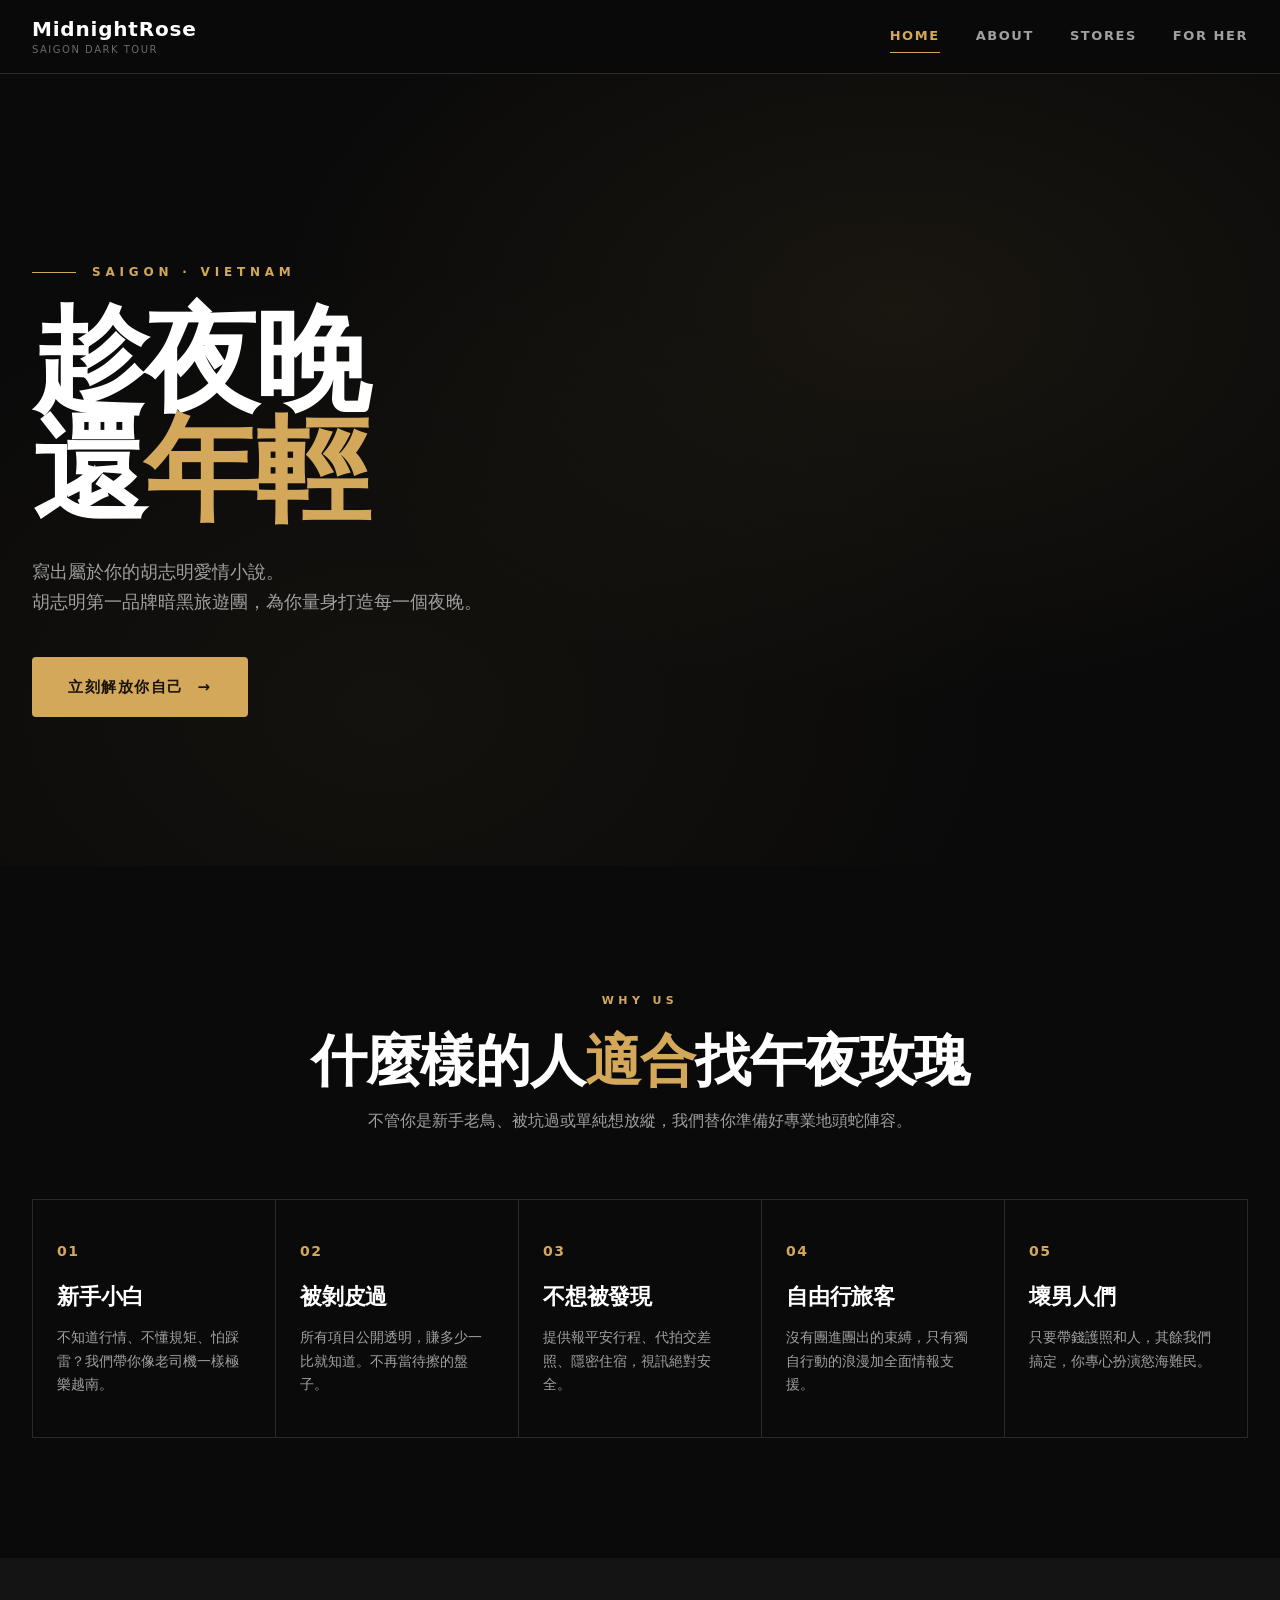
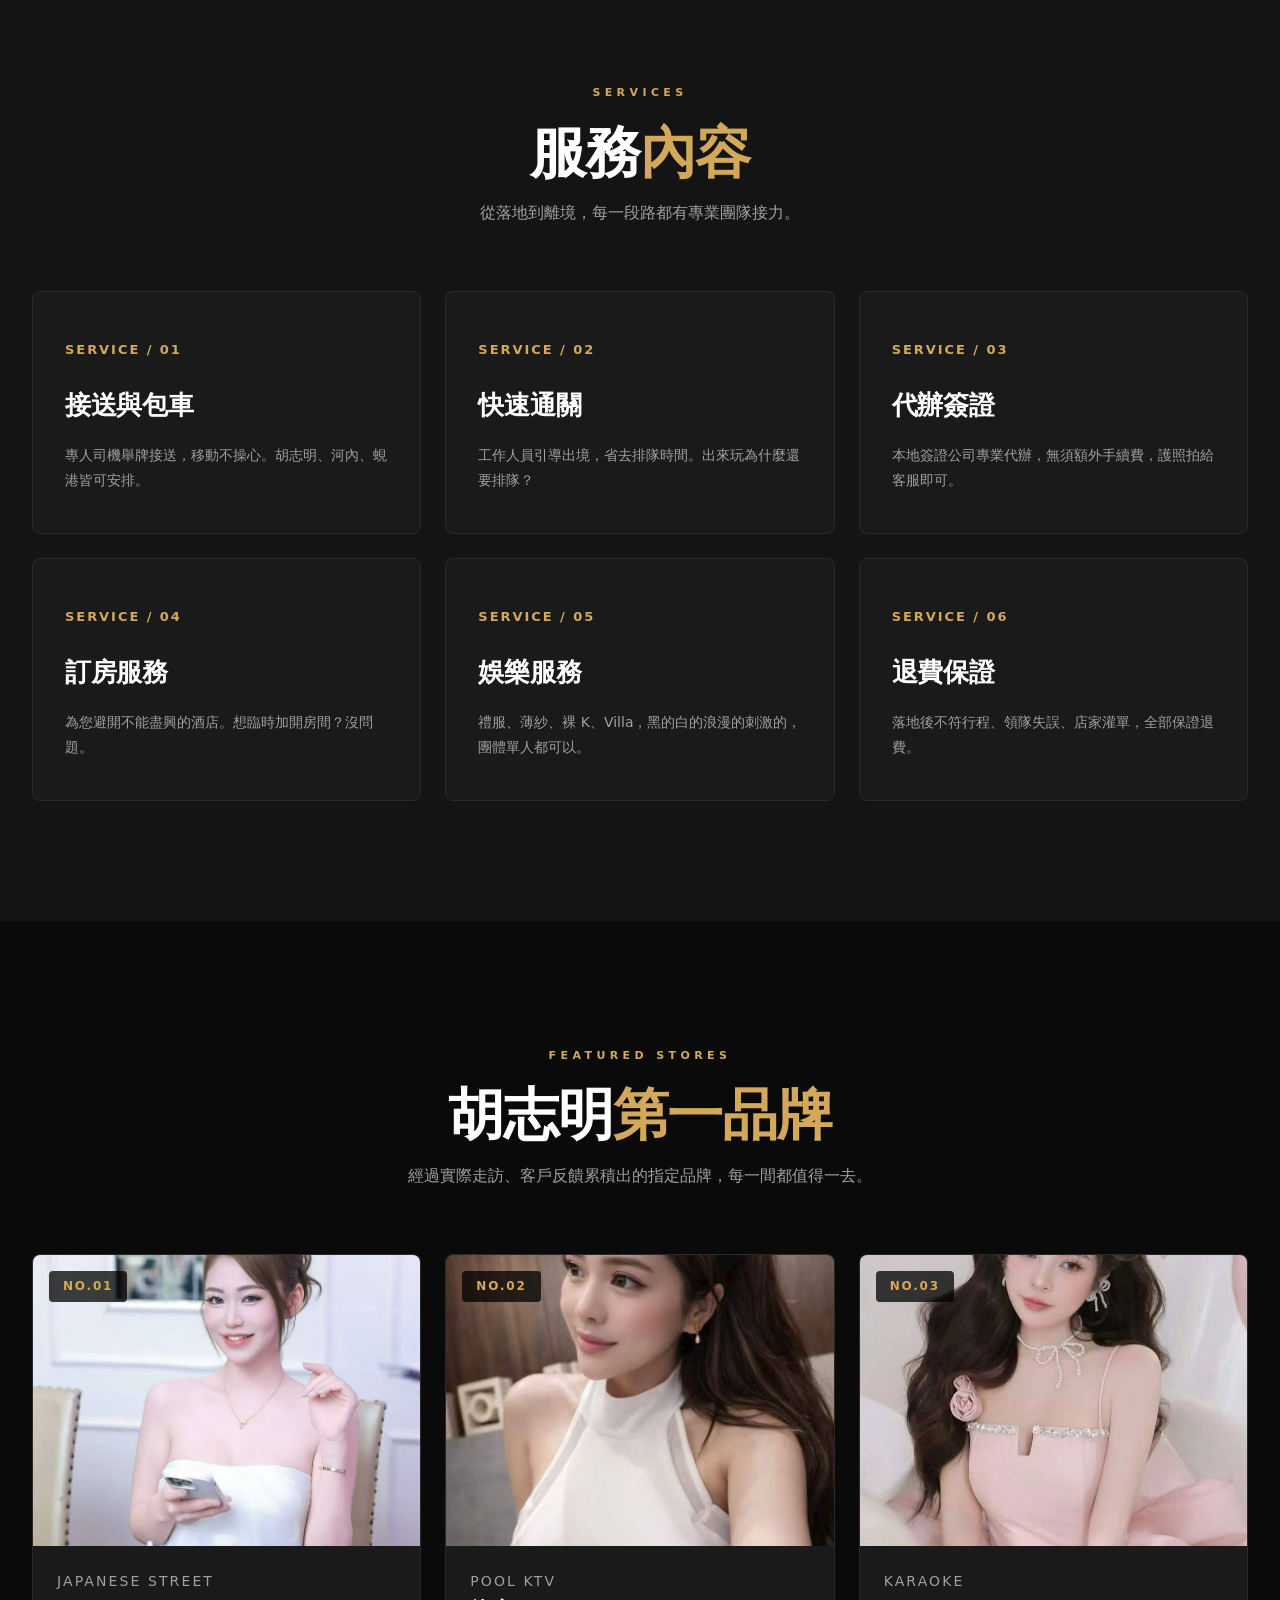
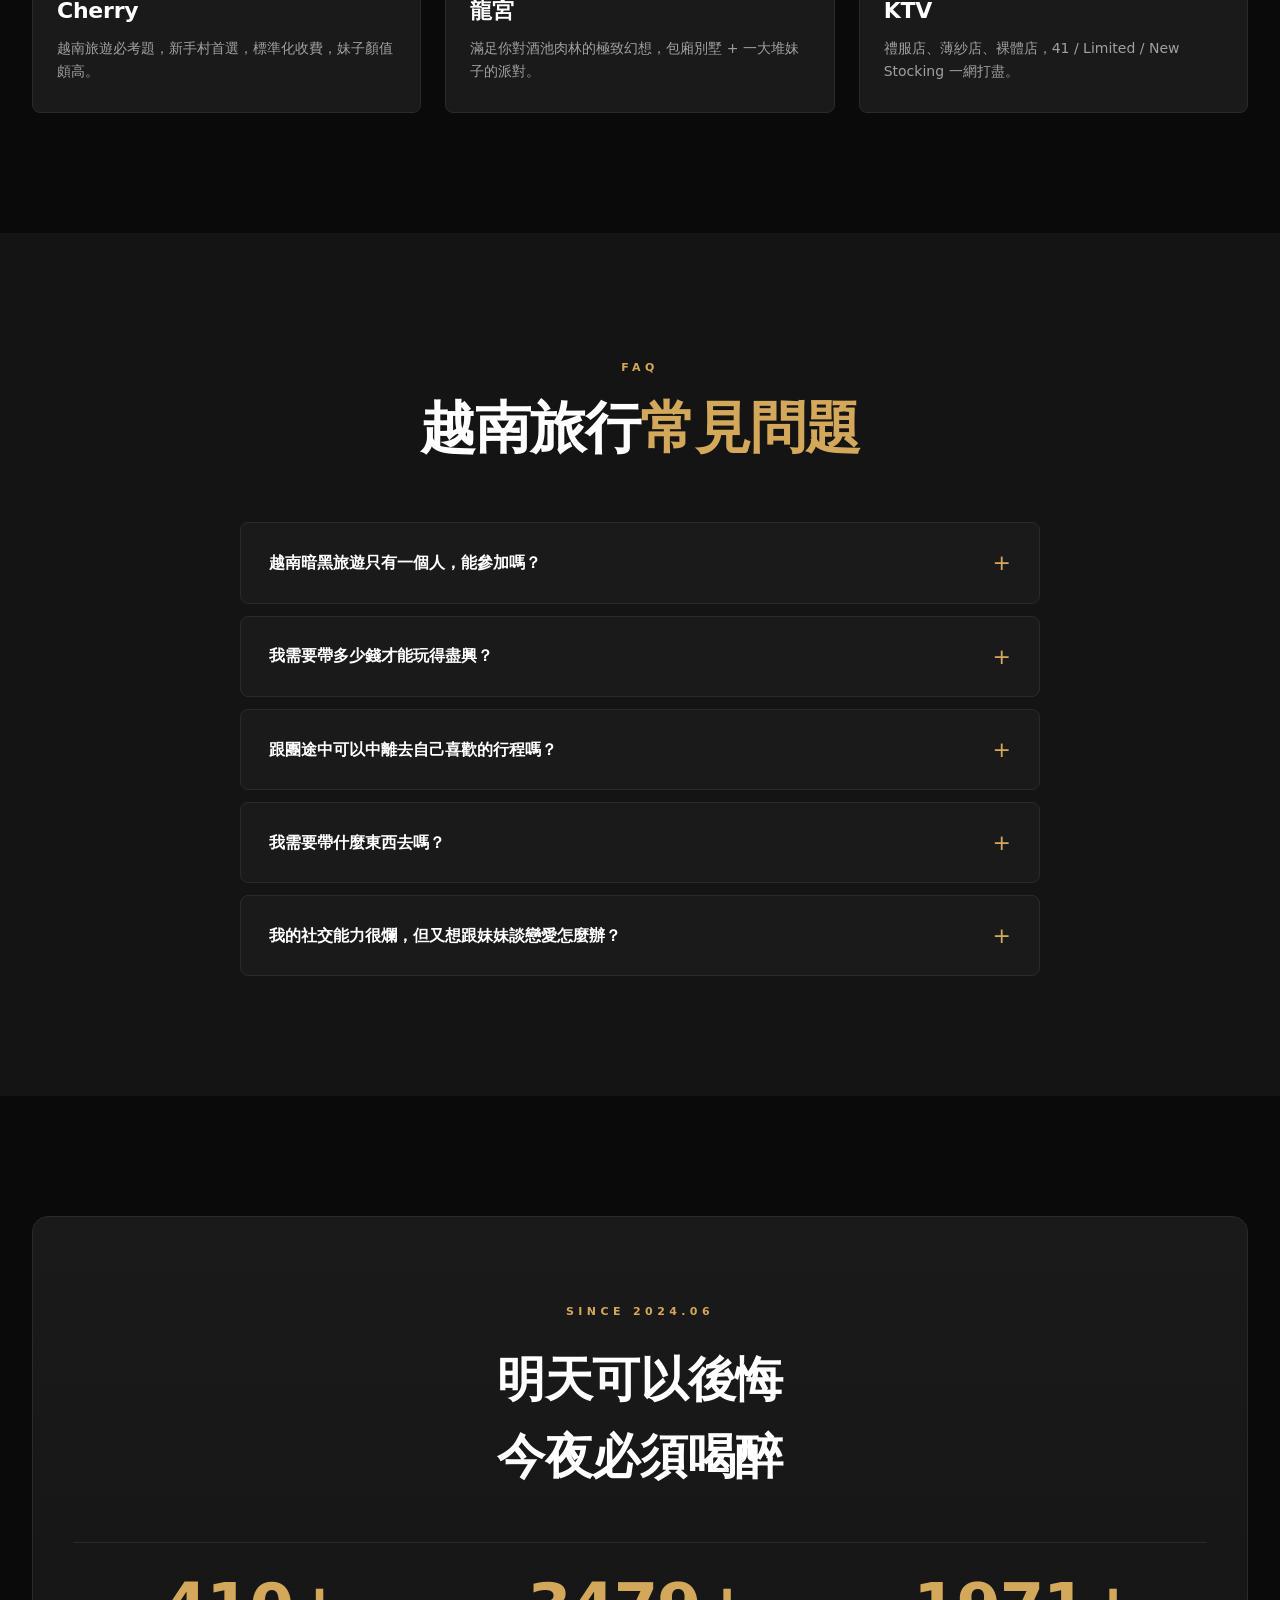
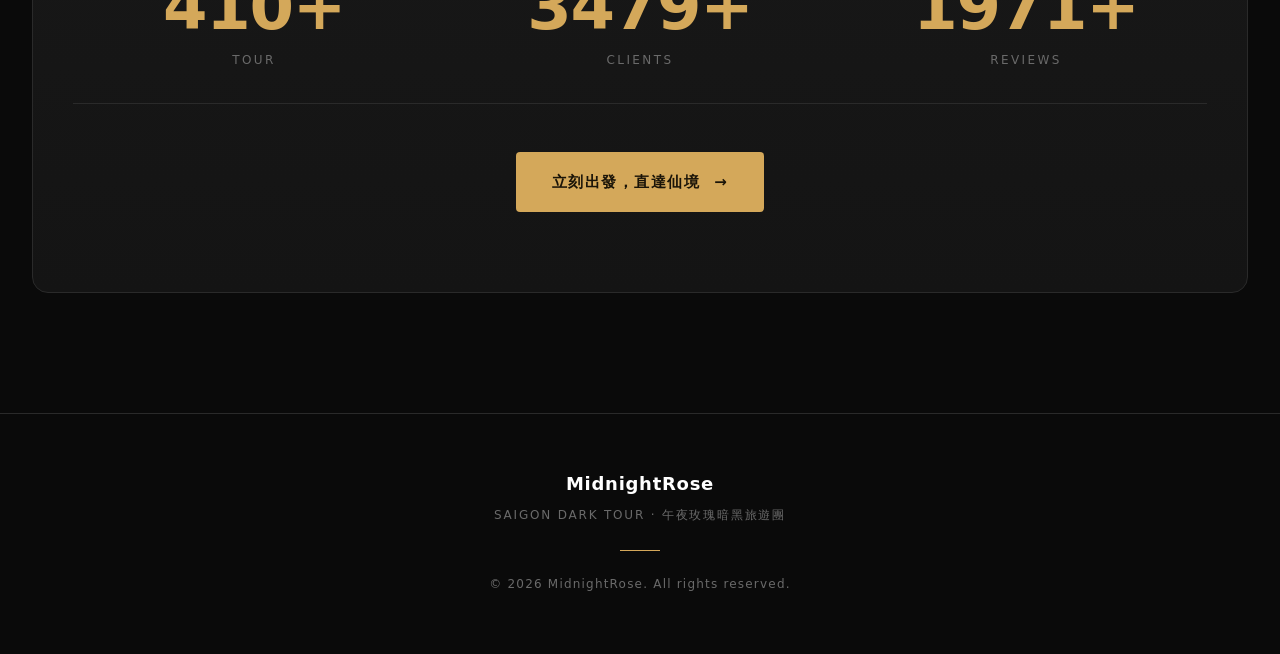
==== commit 47c88802: "feat: KG-inspired dark luxury redesign for v2 Complete rewrite of all four pages and stylesheet:  - " ====
--- a/index.html
+++ b/index.html
@@ -4,408 +4,250 @@
     <meta charset="UTF-8" />
     <meta name="viewport" content="width=device-width, initial-scale=1.0" />
     <meta http-equiv="Cache-Control" content="no-cache, must-revalidate" />
-    <title>MidnightRose午夜玫瑰暗黑旅遊團</title>
-    <meta name="description" content="趁夜晚還年輕寫下你的曖昧愛情小說" />
+    <title>MidnightRose 午夜玫瑰暗黑旅遊團</title>
+    <meta name="description" content="趁夜晚還年輕，寫出屬於你的胡志明愛情小說。胡志明第一品牌暗黑旅遊團。" />
 
     <meta property="og:type" content="website" />
-    <meta property="og:title" content="MidnightRose午夜玫瑰暗黑旅遊團" />
-    <meta property="og:description" content="趁夜晚還年輕寫下你的曖昧愛情小說" />
-    <meta property="og:image" content="https://dabby-wii.github.io/midnightrose/assets/images/banners/hero-banner.png" />
-    <meta property="og:url" content="https://dabby-wii.github.io/midnightrose/" />
-
-    <meta name="twitter:card" content="summary_large_image" />
-    <meta name="twitter:title" content="MidnightRose午夜玫瑰暗黑旅遊團" />
-    <meta name="twitter:description" content="趁夜晚還年輕寫下你的曖昧愛情小說" />
-    <meta name="twitter:image" content="https://dabby-wii.github.io/midnightrose/assets/images/banners/hero-banner.png" />
-    <link rel="stylesheet" href="./assets/css/style.css?v=9" />
+    <meta property="og:title" content="MidnightRose 午夜玫瑰暗黑旅遊團" />
+    <meta property="og:description" content="趁夜晚還年輕，寫出屬於你的胡志明愛情小說。" />
+    <meta property="og:url" content="https://dabby-wii.github.io/midnightrose-v2/" />
+
+    <link rel="stylesheet" href="./assets/css/style.css?v=1" />
   </head>
   <body class="page-home">
-    <main class="mobile-home">
-      <header class="topbar">
-        <div class="brand">
-          <h1>MidnightRose</h1>
-          <p>午夜玫瑰暗黑旅遊團</p>
-        </div>
-        <nav class="main-nav">
-          <a class="active" href="./index.html">首頁</a>
-          <a href="./about.html">關於我們</a>
-          <a href="./girls.html">好店與好妹</a>
-          <a href="./ducks.html">鴨子專區</a>
+    <header class="topbar">
+      <div class="topbar-inner">
+        <a href="./index.html" class="brand">
+          <span class="brand-name">MidnightRose</span>
+          <span class="brand-sub">SAIGON DARK TOUR</span>
+        </a>
+        <nav class="nav">
+          <a class="active" href="./index.html">HOME</a>
+          <a href="./about.html">ABOUT</a>
+          <a href="./girls.html">STORES</a>
+          <a href="./ducks.html">FOR HER</a>
         </nav>
-      </header>
-
-      <section id="home" class="hero">
+      </div>
+    </header>
+
+    <main>
+      <section class="hero">
         <div class="hero-content">
-          <h2>趁夜晚還年輕<br />寫出<br />屬於你的胡志明愛情小說</h2>
-          <a class="hero-cta" href="https://line.me/R/ti/p/@897hrfyg" target="_blank" rel="noopener noreferrer">立刻解放你自己</a>
-        </div>
-      </section>
-
-      <section class="feature-strip section-box">
-        <h3>什麼樣的人適合找午夜玫瑰暗黑旅遊團？</h3>
-        <div class="feature-grid">
-          <article><div class="feature-grid-img-container"><img src="./assets/images/figma/b60dd581fb04fba20cd709cf9a2b8ddb20d55985.jpg" alt="新手小白圖示" /></div><span>新手小白</span></article>
-          <article><div class="feature-grid-img-container"><img src="./assets/images/figma/935b31ba249dcbe27e307d9bd6fd76550d2cbfbb.jpg" alt="被剝皮過的人圖示" /></div><span>被剝皮過的人</span></article>
-          <article><div class="feature-grid-img-container"><img src="./assets/images/figma/8f6ba73d3338581397ba25d0792a31c66c3a0a9d.jpg" alt="不想被伴侶發現的人圖示" /></div><span>不想被伴侶發現</span></article>
-          <article><div class="feature-grid-img-container"><img src="./assets/images/figma/2d76aa8f1418c4d315a9e9f17895bcf467029090.jpg" alt="自由行旅客圖示" /></div><span>自由行旅客</span></article>
-          <article><div class="feature-grid-img-container"><img src="./assets/images/figma/b5f4381df9b038d1c4df2ee2c8fbace0f15800c3.jpg" alt="壞男人們圖示" /></div><span>壞男人們</span></article>
-        </div>
-        <div class="feature-cards">
-          <article class="feature-card">
-            <div class="feature-card-header">
-              <img src="./assets/images/figma/b60dd581fb04fba20cd709cf9a2b8ddb20d55985.jpg" alt="新手小白" />
-              <h4>新手小白</h4>
-            </div>
-            <p>不知道行情、不懂當地規矩、不會判斷場子差異、怕尷尬、怕丟臉、怕第一次就踩雷，或是純情處男，你更需要專業的導遊帶著你一起飛，我們不怕花錢，我們怕花了錢卻得不到良好的體驗，讓我們帶你像個老司機一樣極樂越南！</p>
-          </article>
-          <article class="feature-card">
-            <div class="feature-card-header">
-              <img src="./assets/images/figma/935b31ba249dcbe27e307d9bd6fd76550d2cbfbb.jpg" alt="被剝皮過的人" />
-              <h4>被剝皮過的人</h4>
-            </div>
-            <p>大家都要過生活，導遊也是，碰到無良的導遊，你就會變冤大頭，上無良的店家，你就是一塊被擦的透亮的盤子，無良導遊配合無良店家，你可能得花一大筆錢在50路熟女身上，不知道被框出場的到底是你還是她；午夜玫瑰暗黑旅遊團所有項目均公開透明，我們賺多少你一比價就知道。</p>
-          </article>
-          <article class="feature-card">
-            <div class="feature-card-header">
-              <img src="./assets/images/figma/8f6ba73d3338581397ba25d0792a31c66c3a0a9d.jpg" alt="不想被伴侶發現" />
-              <h4>不想被伴侶發現</h4>
-            </div>
-            <p>我們提供許多跟家人"報平安"的行程與景點，不會占用到您太多的時間，可以讓您拍來交差；有需要導遊也可以代拍交差照，且居住地離紅燈區有很大一段距離，放心跟家人視訊，絕對不會被其他人發現，隱私度拉滿。</p>
-          </article>
-          <article class="feature-card">
-            <div class="feature-card-header">
-              <img src="./assets/images/figma/2d76aa8f1418c4d315a9e9f17895bcf467029090.jpg" alt="自由行旅客" />
-              <h4>自由行旅客</h4>
-            </div>
-            <p>像你這樣的浪子，怎麼會有初戀呢？你喜歡Cherry，但你知道幾點妹最正嗎？你喜歡KTV探店，但你知道哪幾間專宰華人嗎？你想要帶妹子回家，但你確定你投宿的飯店可以帶女孩子回家嗎？沒有團進團出的約束，只有獨自行動的浪漫，讓午夜玫瑰當你的阿福，提供最全面的情報。</p>
-          </article>
-          <article class="feature-card">
-            <div class="feature-card-header">
-              <img src="./assets/images/figma/b5f4381df9b038d1c4df2ee2c8fbace0f15800c3.jpg" alt="壞男人們" />
-              <h4>壞男人們</h4>
-            </div>
-            <p>上班已經抽乾了你大部分的靈魂，你的肉體不需要你的意志也能自己行動。你按下了報名鍵，從此沒有回頭路，你只想當一個不需要腦袋，只要一直射精的性愛怪物。交給午夜玫瑰暗黑旅遊團，你只要帶著錢、護照和人，其他我們會搞定，你就專心扮演好慾海難民的腳色即可。</p>
-          </article>
-        </div>
-      </section>
-
-      <section class="pink-cta section-box">
-        <h3>你不是不願意花錢<br /><span class="pink-cta-indent">你只是不願意當肥羊</span></h3>
-        <p class="pink-cta-lead">出國是來享受的，爺們不是錢花不起<br />是錢花下去還要花一整晚去後悔，想打砲的心都沒了。<br />讓專業地頭蛇團隊，帶你避開越南的坑坑疤疤</p>
-        <div class="pink-cta-action">
-          <p>不要再花錢買教訓了<br />我要讓你花下去的每一分錢，都成為男人的體面</p>
-          <a href="https://line.me/R/ti/p/@897hrfyg" target="_blank" rel="noopener noreferrer">不再被坑，現在開始</a>
-        </div>
-      </section>
-
-      <section id="girls" class="gallery section-box">
-        <div class="gallery-title">
-          <h3><span class="accent">午夜玫瑰，</span>胡志明第一品牌</h3>
-          <h3 class="indent">眾多網友的指定選擇</h3>
-        </div>
-
-        <div class="gallery-grid">
-          <img class="model" src="./assets/images/gallery/model-1.JPG" alt="model 1" />
-          <img class="model" src="./assets/images/gallery/model-2.JPG" alt="model 2" />
-          <img class="chat" src="./assets/images/gallery/chat-1.png" alt="評價 1" />
-          <img class="chat" src="./assets/images/gallery/chat-2.png" alt="評價 2" />
-          <img class="chat" src="./assets/images/gallery/chat-3.png" alt="評價 3" />
-          <img class="chat" src="./assets/images/gallery/chat-4.png" alt="評價 4" />
-          <img class="chat" src="./assets/images/gallery/chat-5.png" alt="評價 5" />
-          <img class="chat" src="./assets/images/gallery/chat-6.png" alt="評價 6" />
-        </div>
-
-        <div class="gallery-cta">
-          <p>再不行動，她就要成為<br />別人的老婆了</p>
-          <a href="https://line.me/R/ti/p/@897hrfyg" target="_blank" rel="noopener noreferrer">按下去，我帶妳去找她</a>
-        </div>
-      </section>
-
-      <section class="process-strip section-box">
-        <h3 class="process-title">只需要簡單的五個流程<br />讓你找回青春期的快樂</h3>
-        <div class="process-steps">
-          <div class="step">
-            <img src="./assets/images/steps/step-1.jpg" alt="" />
-            <span>1.了解內容</span>
-          </div>
-          <div class="step">
-            <img src="./assets/images/steps/step-2.jpg" alt="" />
-            <span>2.確定行程</span>
-          </div>
-          <div class="step">
-            <img src="./assets/images/steps/step-3.jpg" alt="" />
-            <span>3.私訊客服</span>
-          </div>
-          <div class="step">
-            <img src="./assets/images/steps/step-4.jpg" alt="" />
-            <span>4.下定決心</span>
-          </div>
-          <div class="step">
-            <img src="./assets/images/steps/step-5.jpg" alt="" />
-            <span>5.開玩</span>
-          </div>
-        </div>
-      </section>
-
-      <section class="compare-strip section-box">
-        <h3 class="compare-title">我適合跟團還是自由行？</h3>
-        <div class="compare-wrap">
-        <table class="compare-table">
-          <thead>
-            <tr>
-              <th></th>
-              <th>自由行</th>
-              <th>跟團</th>
-            </tr>
-          </thead>
-          <tbody>
-            <tr>
-              <th>自由度</th>
-              <td>較高</td>
-              <td>較低</td>
-            </tr>
-            <tr>
-              <th>優點</th>
-              <td>浪漫，不怕時間被綁死</td>
-              <td>省心，不怕踩雷</td>
-            </tr>
-            <tr>
-              <th>交通方式</th>
-              <td>Grab</td>
-              <td>高級運兵車</td>
-            </tr>
-            <tr>
-              <th>首推玩法</th>
-              <td>奧黛騎士/日租情人</td>
-              <td>各種KTV</td>
-            </tr>
-            <tr>
-              <th>時間利用率</th>
-              <td>低，你可能得花時間查資料</td>
-              <td>高，我們永遠都在打砲的路上</td>
-            </tr>
-            <tr>
-              <th>適合對象</th>
-              <td>經驗老到的專家</td>
-              <td>所有人</td>
-            </tr>
-          </tbody>
-        </table>
-        </div>
-      </section>
-
-      <section class="compare-strip compare-strip-alt section-box">
-        <h3 class="compare-title">我們跟其他導遊有何不同？</h3>
-        <div class="compare-wrap">
-        <table class="compare-table compare-table-4col">
-          <thead>
-            <tr>
-              <th></th>
-              <th>午夜玫瑰</th>
-              <th>T牌導遊</th>
-              <th>F牌導遊</th>
-            </tr>
-          </thead>
-          <tbody>
-            <tr>
-              <th>透明度</th>
-              <td>高 <span class="crown">👑</span></td>
-              <td>低</td>
-              <td>低</td>
-            </tr>
-            <tr>
-              <th>營利模式</th>
-              <td>代訂+N%</td>
-              <td>抽成式帶路</td>
-              <td>抽成式帶路</td>
-            </tr>
-            <tr>
-              <th>服務風格</th>
-              <td>對新手更友善 <span class="crown">👑</span></td>
-              <td>諜對諜</td>
-              <td>帶你去買你不想買的土產</td>
-            </tr>
-            <tr>
-              <th>安家行程</th>
-              <td>依客戶需求排定，另有代拍服務 <span class="crown">👑</span></td>
-              <td>三天一個</td>
-              <td>無</td>
-            </tr>
-            <tr>
-              <th>踩雷怎麼辦</th>
-              <td>幫你討公道 <span class="crown">👑</span></td>
-              <td>哪裡跌倒，就在哪裡躺好</td>
-              <td>人生無常大腸包小腸</td>
-            </tr>
-            <tr>
-              <th>團費</th>
-              <td>三天12000起</td>
-              <td>三天15000起</td>
-              <td>免團費 <span class="crown">👑</span></td>
-            </tr>
-          </tbody>
-        </table>
-        </div>
-      </section>
-
-      <section class="reasons-strip section-box">
-        <h3 class="reasons-title">為什麼我需要暗黑導遊或自由行代訂？</h3>
-        <div class="reasons-grid">
-          <article class="reason-card">
-            <div class="reason-header">
-              <img src="./assets/images/figma/935b31ba249dcbe27e307d9bd6fd76550d2cbfbb.jpg" alt="" />
-              <h4>不是每一間<br />飯店都能帶妹回去</h4>
-            </div>
-            <p>越南政府有規定，同住一間房的外國人與本地女性需要出式結婚證件，這可不是在開玩笑，就算你半夜回去，門衛也會知道你帶女孩子回家，只有老江湖知道哪一間可以帶回去，哪一間不行...</p>
-          </article>
-
-          <article class="reason-card">
-            <div class="reason-header">
-              <img src="./assets/images/figma/935b31ba249dcbe27e307d9bd6fd76550d2cbfbb.jpg" alt="" />
-              <h4>語言不通等同<br />肥羊</h4>
-            </div>
-            <p>酒憨耳熱的時候，妹子多撒嬌兩句是否就讓你投降了呢？隔天醒來發現被加收一隻香檳王，是你絕對不想有的體驗。</p>
-          </article>
-
-          <article class="reason-card">
-            <div class="reason-header">
-              <img src="./assets/images/figma/935b31ba249dcbe27e307d9bd6fd76550d2cbfbb.jpg" alt="" />
-              <h4>共產政府<br />控制力較強</h4>
-            </div>
-            <p>人在江湖飄，哪有不挨刀。但你確定你想要這把刀在你脫下褲子的時候來找你嗎？這個國家有很多undertable的潛規則，想要玩的開心，就讓專業的團隊來服務你。</p>
-          </article>
-
-          <article class="reason-card">
-            <div class="reason-header">
-              <img src="./assets/images/figma/935b31ba249dcbe27e307d9bd6fd76550d2cbfbb.jpg" alt="" />
-              <h4>有導遊在<br />你可以玩到斷片</h4>
-            </div>
-            <p>稱職的導遊會從你眼睛睜開到睡著，當一個全天待命的金錢守門員。</p>
-            <p>不然在你的浪漫微醺時刻，還要抽出精神來擔心你的手機錢包，這樣不是很解嗎？</p>
-          </article>
-
-          <article class="reason-card">
-            <div class="reason-header">
-              <img src="./assets/images/figma/935b31ba249dcbe27e307d9bd6fd76550d2cbfbb.jpg" alt="" />
-              <h4>有關越南的疑難雜症<br />我們幫你解決</h4>
-            </div>
-            <p>想買小兄弟的提神藥？我們有。<br />想要網卡？我們有。<br />有一些難以啟齒卻又至關重要的需求？我們通通都能解決</p>
-            <p>只要錢到位，在越南找人幫您寫博士論文或在飯店煮泰式酸辣河粉我們也做得到。</p>
-          </article>
-        </div>
-      </section>
-
-      <section class="services-strip section-box">
-        <h3 class="services-title">服務內容</h3>
-        <div class="services-grid">
-          <article class="service-card">
-            <img src="./assets/images/services/service-1.png" alt="" />
-            <h4>接送與包車</h4>
-            <p>專人司機舉牌接送，移動不操心。</p>
-            <p>只要你人在越南，不管是胡志明、河內、蜆港皆可安排包車。</p>
-          </article>
-          <article class="service-card">
-            <img src="./assets/images/services/service-2.png" alt="" />
-            <h4>快速通關</h4>
-            <p>工作人員引導出境，省去排隊的時間，出來玩為什麼還要排隊呢！？</p>
-          </article>
-          <article class="service-card">
-            <img src="./assets/images/services/service-3.png" alt="" />
-            <h4>代辦簽證</h4>
-            <p>由本地簽證公司專業代辦，無須額外手續費，只要護照拍給客服人員即可！</p>
-          </article>
-          <article class="service-card">
-            <img src="./assets/images/services/service-4.png" alt="" />
-            <h4>訂房服務</h4>
-            <p>為您避開不能盡興的酒店，想臨時加開房間？沒問題！</p>
-          </article>
-          <article class="service-card">
-            <img src="./assets/images/services/service-5.png" alt="" />
-            <h4>娛樂服務</h4>
-            <p>禮服、薄紗、裸K、Villa、黑的白的刺激的浪漫的，團體旅遊單人短打都沒可以！</p>
-          </article>
-        </div>
-
-        <div class="services-guarantee">
-          <h3>只有午夜玫瑰保證，做不到就退費</h3>
-          <p>落地後不符行程內容，保證退費。<br />領隊失誤導致行程中斷，保證退費。<br />舉報導遊或店家灌單，保證退費。</p>
-        </div>
-      </section>
-
-      <section class="faq-strip section-box">
-        <h3 class="faq-title">越南旅行FAQ</h3>
-        <div class="faq-list">
-          <details class="faq-item">
-            <summary>越南暗黑旅遊只有一個人，能參加嗎？</summary>
-            <div class="faq-answer">
-              <p>當然可以的！我們會為你媒合想要參與越南暗黑旅遊行程的團友，確定成團後會建立此團的專屬群組，能在出發前和其他團友相互認識，抵達胡志明之後，您只需要放輕鬆一起同樂。</p>
-              <p>anyway, open your mind.</p>
-            </div>
-          </details>
-          <details class="faq-item">
-            <summary>我需要帶多少錢才能玩得盡興？</summary>
-            <div class="faq-answer">
-              <p>帶著台幣來就好，不需要事先換匯，抵達胡志明後導遊會帶您去濱城市場換匯，匯率會比機場好。一般來說一天預算10000台幣可以活得很舒服，15000可以讓你活得像國王一樣。</p>
-            </div>
-          </details>
-          <details class="faq-item">
-            <summary>跟團途中可以中離去自己喜歡的行程嗎？</summary>
-            <div class="faq-answer">
-              <p>完全沒有問題，如果中途突然文藝魂燃起或是不喜歡接下來的行程，完全可以脫離大部隊自己行動，等到有喜歡的活動再和大家會合即可！</p>
-            </div>
-          </details>
-          <details class="faq-item">
-            <summary>我需要帶什麼東西去嗎？</summary>
-            <div class="faq-answer">
-              <p>除了護照與簽證、信用卡、充電線、錢與換洗衣物外，什麼都不用準備，uncle只剩一隻懶叫也可以在這裡很逍遙。</p>
-            </div>
-          </details>
-          <details class="faq-item">
-            <summary>我的社交能力很爛，但又想跟妹妹談戀愛怎麼辦？</summary>
-            <div class="faq-answer">
-              <p>導遊可以協助你喔！但只能出面幫你談價錢，戀愛感的部分這裡的KTV小妹們都很會引導，你不需要害怕，好好享受這份難得的夏日戀情即可。</p>
-            </div>
-          </details>
-          <details class="faq-item">
-            <summary>我是喜歡女生的女生，我可以參加嗎？</summary>
-            <div class="faq-answer">
-              <p>完全沒有問題，但建議選自由行程、湊滿三人成團或是併入其他的女同團唷！</p>
-            </div>
-          </details>
-        </div>
-      </section>
-
-      <section id="contact" class="final-strip">
-        <div class="final-photos">
-          <img src="./assets/images/final/final-1.JPG" alt="" />
-          <img src="./assets/images/final/final-2.JPG" alt="" />
-        </div>
-
-        <div class="final-content">
-          <h3 class="final-title">限量可以錯過，愛情不可蹉跎。</h3>
-          <p class="final-lead">每月只接待40人的高品質暗黑旅遊午夜玫瑰。</p>
-          <p class="final-lead">你可以找越南店的40路熟女，但你的小老弟值得更好的對待。</p>
-
-          <p class="final-since">自2024年6月開始已有</p>
-          <div class="final-stats">
-            <div class="stat">
-              <span class="stat-num">456+</span>
-              <span class="stat-label">成團數量</span>
-            </div>
-            <div class="stat">
-              <span class="stat-num">3862+</span>
-              <span class="stat-label">累積客戶</span>
-            </div>
-            <div class="stat">
-              <span class="stat-num">2188+</span>
-              <span class="stat-label">社群好評</span>
-            </div>
-          </div>
-
-          <a class="final-btn" href="https://line.me/R/ti/p/@897hrfyg" target="_blank" rel="noopener noreferrer">立刻出發，直達仙境</a>
+          <p class="hero-eyebrow">SAIGON · VIETNAM</p>
+          <h1 class="hero-title">
+            趁夜晚<br />
+            還<em>年輕</em>
+          </h1>
+          <p class="hero-tag">
+            寫出屬於你的胡志明愛情小說。<br />
+            胡志明第一品牌暗黑旅遊團，為你量身打造每一個夜晚。
+          </p>
+          <a class="btn" href="https://line.me/R/ti/p/@897hrfyg" target="_blank" rel="noopener noreferrer">
+            立刻解放你自己 <span>→</span>
+          </a>
+        </div>
+      </section>
+
+      <section class="section">
+        <div class="container">
+          <div class="section-head">
+            <p class="eyebrow">WHY US</p>
+            <h2 class="section-title">什麼樣的人<em>適合</em>找午夜玫瑰</h2>
+            <p class="section-lead">不管你是新手老鳥、被坑過或單純想放縱，我們替你準備好專業地頭蛇陣容。</p>
+          </div>
+          <div class="feature-grid">
+            <div class="feature">
+              <span class="feature-num">01</span>
+              <h3>新手小白</h3>
+              <p>不知道行情、不懂規矩、怕踩雷？我們帶你像老司機一樣極樂越南。</p>
+            </div>
+            <div class="feature">
+              <span class="feature-num">02</span>
+              <h3>被剝皮過</h3>
+              <p>所有項目公開透明，賺多少一比就知道。不再當待擦的盤子。</p>
+            </div>
+            <div class="feature">
+              <span class="feature-num">03</span>
+              <h3>不想被發現</h3>
+              <p>提供報平安行程、代拍交差照、隱密住宿，視訊絕對安全。</p>
+            </div>
+            <div class="feature">
+              <span class="feature-num">04</span>
+              <h3>自由行旅客</h3>
+              <p>沒有團進團出的束縛，只有獨自行動的浪漫加全面情報支援。</p>
+            </div>
+            <div class="feature">
+              <span class="feature-num">05</span>
+              <h3>壞男人們</h3>
+              <p>只要帶錢護照和人，其餘我們搞定，你專心扮演慾海難民。</p>
+            </div>
+          </div>
+        </div>
+      </section>
+
+      <section class="section section-alt">
+        <div class="container">
+          <div class="section-head">
+            <p class="eyebrow">SERVICES</p>
+            <h2 class="section-title">服務<em>內容</em></h2>
+            <p class="section-lead">從落地到離境，每一段路都有專業團隊接力。</p>
+          </div>
+          <div class="services">
+            <article class="service-card">
+              <span class="service-num">SERVICE / 01</span>
+              <h3>接送與包車</h3>
+              <p>專人司機舉牌接送，移動不操心。胡志明、河內、蜆港皆可安排。</p>
+            </article>
+            <article class="service-card">
+              <span class="service-num">SERVICE / 02</span>
+              <h3>快速通關</h3>
+              <p>工作人員引導出境，省去排隊時間。出來玩為什麼還要排隊？</p>
+            </article>
+            <article class="service-card">
+              <span class="service-num">SERVICE / 03</span>
+              <h3>代辦簽證</h3>
+              <p>本地簽證公司專業代辦，無須額外手續費，護照拍給客服即可。</p>
+            </article>
+            <article class="service-card">
+              <span class="service-num">SERVICE / 04</span>
+              <h3>訂房服務</h3>
+              <p>為您避開不能盡興的酒店。想臨時加開房間？沒問題。</p>
+            </article>
+            <article class="service-card">
+              <span class="service-num">SERVICE / 05</span>
+              <h3>娛樂服務</h3>
+              <p>禮服、薄紗、裸 K、Villa，黑的白的浪漫的刺激的，團體單人都可以。</p>
+            </article>
+            <article class="service-card">
+              <span class="service-num">SERVICE / 06</span>
+              <h3>退費保證</h3>
+              <p>落地後不符行程、領隊失誤、店家灌單，全部保證退費。</p>
+            </article>
+          </div>
+        </div>
+      </section>
+
+      <section class="section">
+        <div class="container">
+          <div class="section-head">
+            <p class="eyebrow">FEATURED STORES</p>
+            <h2 class="section-title">胡志明<em>第一品牌</em></h2>
+            <p class="section-lead">經過實際走訪、客戶反饋累積出的指定品牌，每一間都值得一去。</p>
+          </div>
+          <div class="stores">
+            <a class="store-card" href="./girls.html">
+              <div class="store-thumb">
+                <span class="store-rank">NO.01</span>
+                <img src="./assets/images/figma/cherry.jpg" alt="Cherry" loading="lazy" />
+              </div>
+              <div class="store-body">
+                <p class="store-tagline">JAPANESE STREET</p>
+                <h3>Cherry</h3>
+                <p>越南旅遊必考題，新手村首選，標準化收費，妹子顏值頗高。</p>
+              </div>
+            </a>
+            <a class="store-card" href="./girls.html">
+              <div class="store-thumb">
+                <span class="store-rank">NO.02</span>
+                <img src="./assets/images/figma/dragon.jpg" alt="龍宮" loading="lazy" />
+              </div>
+              <div class="store-body">
+                <p class="store-tagline">POOL KTV</p>
+                <h3>龍宮</h3>
+                <p>滿足你對酒池肉林的極致幻想，包廂別墅 + 一大堆妹子的派對。</p>
+              </div>
+            </a>
+            <a class="store-card" href="./girls.html">
+              <div class="store-thumb">
+                <span class="store-rank">NO.03</span>
+                <img src="./assets/images/figma/KTV.jpg" alt="KTV" loading="lazy" />
+              </div>
+              <div class="store-body">
+                <p class="store-tagline">KARAOKE</p>
+                <h3>KTV</h3>
+                <p>禮服店、薄紗店、裸體店，41 / Limited / New Stocking 一網打盡。</p>
+              </div>
+            </a>
+          </div>
+        </div>
+      </section>
+
+      <section class="section section-alt">
+        <div class="container">
+          <div class="section-head">
+            <p class="eyebrow">FAQ</p>
+            <h2 class="section-title">越南旅行<em>常見問題</em></h2>
+          </div>
+          <div class="faq-list">
+            <details class="faq-item">
+              <summary>越南暗黑旅遊只有一個人，能參加嗎？</summary>
+              <div class="faq-answer">
+                <p>當然可以。我們會為你媒合想參與越南暗黑旅遊的團友，確定成團後建立專屬群組，能在出發前互相認識。Anyway, open your mind.</p>
+              </div>
+            </details>
+            <details class="faq-item">
+              <summary>我需要帶多少錢才能玩得盡興？</summary>
+              <div class="faq-answer">
+                <p>帶台幣來就好，不需事先換匯。抵達胡志明後導遊會帶你去濱城市場換匯，匯率比機場好。一天 10000 台幣可以活得很舒服，15000 可以像國王。</p>
+              </div>
+            </details>
+            <details class="faq-item">
+              <summary>跟團途中可以中離去自己喜歡的行程嗎？</summary>
+              <div class="faq-answer">
+                <p>完全沒問題。如果中途突然文藝魂燃起，可以脫離大部隊自己行動，等到有喜歡的活動再會合。</p>
+              </div>
+            </details>
+            <details class="faq-item">
+              <summary>我需要帶什麼東西去嗎？</summary>
+              <div class="faq-answer">
+                <p>除了護照、簽證、信用卡、充電線、錢與換洗衣物外，什麼都不用準備。Uncle 只剩一隻懶叫也可以在這裡很逍遙。</p>
+              </div>
+            </details>
+            <details class="faq-item">
+              <summary>我的社交能力很爛，但又想跟妹妹談戀愛怎麼辦？</summary>
+              <div class="faq-answer">
+                <p>導遊可以協助你，但只能出面幫你談價錢。戀愛感的部分這裡的 KTV 小妹們都很會引導，享受這份難得的夏日戀情即可。</p>
+              </div>
+            </details>
+          </div>
+        </div>
+      </section>
+
+      <section class="section">
+        <div class="container">
+          <div class="cta-block">
+            <p class="eyebrow">SINCE 2024.06</p>
+            <h3 class="cta-title">明天可以後悔<br />今夜必須喝醉</h3>
+            <div class="stats-grid">
+              <div class="stat">
+                <span class="stat-num">456+</span>
+                <span class="stat-label">Tour</span>
+              </div>
+              <div class="stat">
+                <span class="stat-num">3862+</span>
+                <span class="stat-label">Clients</span>
+              </div>
+              <div class="stat">
+                <span class="stat-num">2188+</span>
+                <span class="stat-label">Reviews</span>
+              </div>
+            </div>
+            <a class="btn" href="https://line.me/R/ti/p/@897hrfyg" target="_blank" rel="noopener noreferrer">
+              立刻出發，直達仙境 <span>→</span>
+            </a>
+          </div>
         </div>
       </section>
     </main>
+
+    <footer class="footer">
+      <div class="footer-inner">
+        <p class="footer-brand">MidnightRose</p>
+        <p class="footer-tag">SAIGON DARK TOUR · 午夜玫瑰暗黑旅遊團</p>
+        <div class="footer-line"></div>
+        <p class="footer-copy">© 2026 MidnightRose. All rights reserved.</p>
+      </div>
+    </footer>
 
     <script src="./assets/js/main.js"></script>
   </body>
--- a/assets/css/style.css
+++ b/assets/css/style.css
@@ -1,1030 +1,1014 @@
+/* ============================================================
+   MidnightRose v2 — KG-inspired dark luxury layout
+   ============================================================ */
+
 :root {
-  --bg: #ffffff;
-  --panel: #9f868d;
-  --panel-dark: #85656c;
-  --mint: #d9f0f0;
-  --text: #131820;
-  --white: #ffffff;
-}
-
-* {
-  box-sizing: border-box;
-}
-
-html,
-body {
-  height: auto;
-  min-height: 100%;
-  overflow-y: auto;
-}
-
-body {
+  --bg: #0a0a0a;
+  --bg-elev: #141414;
+  --bg-card: #1a1a1a;
+  --border: #2a2a2a;
+  --border-strong: #3a3a3a;
+  --text: #ffffff;
+  --text-dim: #a0a0a0;
+  --text-mute: #6a6a6a;
+  --accent: #d4a85a;
+  --accent-hover: #e6c376;
+  --accent-dim: #8a6f3c;
+  --container: 1280px;
+  --pad: 32px;
+  --pad-mobile: 20px;
+  --r-sm: 4px;
+  --r-md: 8px;
+  --r-lg: 16px;
+  --font: "Noto Sans TC", "Hiragino Sans", "Microsoft JhengHei", "Helvetica Neue", system-ui, sans-serif;
+}
+
+* { box-sizing: border-box; }
+
+html, body {
   margin: 0;
-  font-family: "Noto Sans TC", "Microsoft JhengHei", Arial, sans-serif;
+  padding: 0;
+  background: var(--bg);
   color: var(--text);
+  font-family: var(--font);
+  font-size: 16px;
+  line-height: 1.6;
+  -webkit-font-smoothing: antialiased;
+  scroll-behavior: smooth;
+}
+
+a { color: inherit; text-decoration: none; }
+img { display: block; max-width: 100%; }
+
+/* ===== Container ===== */
+.container {
+  max-width: var(--container);
+  margin: 0 auto;
+  padding: 0 var(--pad);
+}
+
+@media (max-width: 768px) {
+  .container { padding: 0 var(--pad-mobile); }
+}
+
+/* ===== Topbar ===== */
+.topbar {
+  position: sticky;
+  top: 0;
+  z-index: 100;
+  background: rgba(10, 10, 10, 0.85);
+  backdrop-filter: blur(16px);
+  -webkit-backdrop-filter: blur(16px);
+  border-bottom: 1px solid var(--border);
+}
+
+.topbar-inner {
+  max-width: var(--container);
+  margin: 0 auto;
+  padding: 18px var(--pad);
+  display: flex;
+  align-items: center;
+  justify-content: space-between;
+  gap: 24px;
+}
+
+.brand {
+  display: flex;
+  flex-direction: column;
+  line-height: 1.1;
+}
+
+.brand-name {
+  font-size: 20px;
+  font-weight: 900;
+  color: var(--text);
+  letter-spacing: 0.04em;
+}
+
+.brand-sub {
+  margin-top: 4px;
+  font-size: 10px;
+  color: var(--text-mute);
+  letter-spacing: 0.15em;
+}
+
+.nav {
+  display: flex;
+  gap: 36px;
+}
+
+.nav a {
+  font-size: 13px;
+  font-weight: 600;
+  color: var(--text-dim);
+  letter-spacing: 0.12em;
+  transition: color 0.2s;
+  position: relative;
+  padding: 4px 0;
+}
+
+.nav a:hover { color: var(--text); }
+
+.nav a.active {
+  color: var(--accent);
+}
+
+.nav a.active::after {
+  content: "";
+  position: absolute;
+  left: 0;
+  right: 0;
+  bottom: -2px;
+  height: 1px;
+  background: var(--accent);
+}
+
+@media (max-width: 768px) {
+  .topbar-inner { padding: 14px var(--pad-mobile); }
+  .nav { gap: 16px; }
+  .nav a { font-size: 11px; letter-spacing: 0.08em; }
+  .brand-name { font-size: 16px; }
+  .brand-sub { font-size: 9px; }
+}
+
+/* ===== Hero ===== */
+.hero {
+  position: relative;
+  min-height: 88vh;
+  display: flex;
+  align-items: center;
   background: var(--bg);
-}
-
-.mobile-home {
-  width: min(100%, 390px);
-  margin: 0 auto;
-  padding: 0 0 28px;
-}
-
-.topbar {
-  display: flex;
-  justify-content: space-between;
-  align-items: flex-end;
-  gap: 10px;
-  padding: 8px 8px 8px;
-  background: #7f5d62;
-}
-
-.brand h1 {
-  margin: 0;
-  color: var(--white);
-  font-size: 12px;
-  line-height: 1.05;
-  font-weight: 700;
-}
-
-.brand p {
-  margin: 2px 0 0;
-  color: var(--white);
-  font-size: 18px;
-  line-height: 1.2;
-  font-weight: 800;
-}
-
-.main-nav {
-  display: flex;
-  flex-wrap: nowrap;
-  justify-content: flex-end;
-  align-items: center;
-  gap: 6px;
-  padding-bottom: 0;
-}
-
-.main-nav a {
-  color: var(--white);
-  text-decoration: none;
-  font-size: 11px;
-  font-weight: 700;
-  white-space: nowrap;
-}
-
-.main-nav a.active {
-  color: #ffd400;
-}
-
-.hero {
-  margin: 0;
-  min-height: 330px;
-  width: 100%;
-  background-image: url("../images/banners/hero-banner.png");
-  background-position: right center !important;
-  background-size: cover !important;
-  background-repeat: no-repeat !important;
-  position: relative;
-  display: flex;
-  align-items: flex-end;
-}
-
-@media (min-width: 1024px) {
-  .hero {
-    background-position: center center !important;
-  }
+  overflow: hidden;
 }
 
 .hero::before {
   content: "";
   position: absolute;
   inset: 0;
-  background: linear-gradient(to right, rgba(0, 0, 0, 0.7) 0%, rgba(0, 0, 0, 0.25) 55%, rgba(0, 0, 0, 0.15) 100%);
-}
-
-@media (min-width: 1024px) {
-  .hero::before {
-    background: linear-gradient(rgba(0, 0, 0, 0.2), rgba(0, 0, 0, 0.25));
-  }
+  background:
+    radial-gradient(ellipse at 70% 30%, rgba(212, 168, 90, 0.08), transparent 50%),
+    radial-gradient(ellipse at 30% 80%, rgba(212, 168, 90, 0.05), transparent 50%);
+  pointer-events: none;
 }
 
 .hero-content {
   position: relative;
+  max-width: var(--container);
+  margin: 0 auto;
+  padding: 120px var(--pad) 80px;
   width: 100%;
-  padding: 20px 12px;
+}
+
+.hero-eyebrow {
+  font-size: 12px;
+  font-weight: 600;
+  color: var(--accent);
+  letter-spacing: 0.4em;
+  text-transform: uppercase;
+  margin: 0 0 24px;
+  padding-left: 60px;
+  position: relative;
+}
+
+.hero-eyebrow::before {
+  content: "";
+  position: absolute;
+  left: 0;
+  top: 50%;
+  width: 44px;
+  height: 1px;
+  background: var(--accent);
+}
+
+.hero-title {
+  font-size: clamp(48px, 9vw, 120px);
+  font-weight: 900;
+  line-height: 0.95;
+  letter-spacing: -0.03em;
+  margin: 0 0 32px;
+}
+
+.hero-title em {
+  color: var(--accent);
+  font-style: normal;
+}
+
+.hero-tag {
+  font-size: clamp(15px, 1.4vw, 18px);
+  color: var(--text-dim);
+  line-height: 1.7;
+  max-width: 580px;
+  margin: 0 0 40px;
+}
+
+.btn {
+  display: inline-flex;
+  align-items: center;
+  gap: 14px;
+  background: var(--accent);
+  color: #1a1408;
+  padding: 18px 36px;
+  font-size: 15px;
+  font-weight: 800;
+  letter-spacing: 0.1em;
+  border-radius: var(--r-sm);
+  transition: all 0.25s;
+  border: none;
+  cursor: pointer;
+}
+
+.btn:hover {
+  background: var(--accent-hover);
+  transform: translateY(-2px);
+  box-shadow: 0 16px 32px rgba(212, 168, 90, 0.25);
+}
+
+.btn-outline {
+  background: transparent;
+  border: 1px solid var(--accent);
+  color: var(--accent);
+}
+
+.btn-outline:hover {
+  background: var(--accent);
+  color: #1a1408;
+}
+
+@media (max-width: 768px) {
+  .hero-content { padding: 80px var(--pad-mobile) 60px; }
+  .hero-eyebrow { padding-left: 0; font-size: 11px; letter-spacing: 0.3em; }
+  .hero-eyebrow::before { display: none; }
+  .btn { padding: 14px 28px; font-size: 13px; }
+}
+
+/* ===== Section ===== */
+.section {
+  padding: 120px 0;
+}
+
+.section-alt {
+  background: var(--bg-elev);
+}
+
+.section-head {
+  text-align: center;
+  margin-bottom: 64px;
+}
+
+.eyebrow {
+  display: inline-block;
+  font-size: 11px;
+  font-weight: 700;
+  color: var(--accent);
+  letter-spacing: 0.4em;
+  text-transform: uppercase;
+  margin: 0 0 20px;
+}
+
+.section-title {
+  font-size: clamp(32px, 4.5vw, 56px);
+  font-weight: 900;
+  line-height: 1.1;
+  letter-spacing: -0.02em;
+  margin: 0 0 16px;
+}
+
+.section-title em {
+  color: var(--accent);
+  font-style: normal;
+}
+
+.section-lead {
+  font-size: 16px;
+  color: var(--text-dim);
+  max-width: 600px;
+  margin: 0 auto;
+  line-height: 1.75;
+}
+
+@media (max-width: 768px) {
+  .section { padding: 80px 0; }
+  .section-head { margin-bottom: 48px; }
+}
+
+/* ===== Feature grid (numbered who-for) ===== */
+.feature-grid {
+  display: grid;
+  grid-template-columns: repeat(5, minmax(0, 1fr));
+  gap: 1px;
+  background: var(--border);
+  border: 1px solid var(--border);
+}
+
+.feature {
+  background: var(--bg);
+  padding: 40px 24px;
+  transition: background 0.25s;
+}
+
+.feature:hover {
+  background: var(--bg-card);
+}
+
+.feature-num {
+  display: block;
+  font-size: 14px;
+  font-weight: 700;
+  color: var(--accent);
+  letter-spacing: 0.1em;
+  margin-bottom: 16px;
+}
+
+.feature h3 {
+  font-size: 22px;
+  font-weight: 800;
+  margin: 0 0 12px;
+  letter-spacing: -0.01em;
+}
+
+.feature p {
+  font-size: 14px;
+  color: var(--text-dim);
+  line-height: 1.7;
+  margin: 0;
+}
+
+@media (max-width: 1023px) {
+  .feature-grid { grid-template-columns: repeat(2, 1fr); }
+}
+
+@media (max-width: 639px) {
+  .feature-grid { grid-template-columns: 1fr; }
+}
+
+/* ===== Services (large cards with number) ===== */
+.services {
+  display: grid;
+  grid-template-columns: repeat(3, minmax(0, 1fr));
+  gap: 24px;
+}
+
+.service-card {
+  background: var(--bg-card);
+  border: 1px solid var(--border);
+  padding: 48px 32px 40px;
+  border-radius: var(--r-md);
+  transition: all 0.25s;
+  position: relative;
+  overflow: hidden;
+}
+
+.service-card::before {
+  content: "";
+  position: absolute;
+  top: 0;
+  left: 0;
+  width: 0;
+  height: 2px;
+  background: var(--accent);
+  transition: width 0.4s;
+}
+
+.service-card:hover {
+  border-color: var(--accent-dim);
+  transform: translateY(-4px);
+}
+
+.service-card:hover::before { width: 100%; }
+
+.service-num {
+  display: block;
+  font-size: 13px;
+  font-weight: 700;
+  color: var(--accent);
+  letter-spacing: 0.15em;
+  margin-bottom: 24px;
+}
+
+.service-card h3 {
+  font-size: 26px;
+  font-weight: 800;
+  margin: 0 0 16px;
+  letter-spacing: -0.01em;
+}
+
+.service-card p {
+  font-size: 14px;
+  color: var(--text-dim);
+  line-height: 1.8;
+  margin: 0;
+}
+
+@media (max-width: 1023px) {
+  .services { grid-template-columns: repeat(2, 1fr); }
+}
+
+@media (max-width: 639px) {
+  .services { grid-template-columns: 1fr; gap: 16px; }
+  .service-card { padding: 32px 24px; }
+}
+
+/* ===== Store cards (featured / directory) ===== */
+.stores {
+  display: grid;
+  grid-template-columns: repeat(3, minmax(0, 1fr));
+  gap: 24px;
+}
+
+.store-card {
+  background: var(--bg-card);
+  border: 1px solid var(--border);
+  border-radius: var(--r-md);
+  overflow: hidden;
+  transition: all 0.25s;
+  display: block;
+}
+
+.store-card:hover {
+  border-color: var(--accent);
+  transform: translateY(-4px);
+}
+
+.store-thumb {
+  position: relative;
+  aspect-ratio: 4 / 3;
+  background: var(--bg-elev);
+  overflow: hidden;
+}
+
+.store-thumb img {
+  width: 100%;
+  height: 100%;
+  object-fit: cover;
+  transition: transform 0.6s;
+}
+
+.store-card:hover .store-thumb img { transform: scale(1.05); }
+
+.store-rank {
+  position: absolute;
+  top: 16px;
+  left: 16px;
+  background: rgba(0, 0, 0, 0.75);
+  color: var(--accent);
+  font-size: 12px;
+  font-weight: 800;
+  letter-spacing: 0.15em;
+  padding: 6px 14px;
+  border-radius: var(--r-sm);
+}
+
+.store-body {
+  padding: 24px 24px 28px;
+}
+
+.store-body h3 {
+  font-size: 22px;
+  font-weight: 800;
+  margin: 0 0 8px;
+  letter-spacing: -0.01em;
+}
+
+.store-tagline {
+  font-size: 12px;
+  color: var(--accent);
+  letter-spacing: 0.15em;
+  text-transform: uppercase;
+  margin: 0 0 14px;
+}
+
+.store-body p {
+  font-size: 14px;
+  color: var(--text-dim);
+  line-height: 1.7;
+  margin: 0;
+}
+
+@media (max-width: 1023px) {
+  .stores { grid-template-columns: repeat(2, 1fr); }
+}
+
+@media (max-width: 639px) {
+  .stores { grid-template-columns: 1fr; }
+}
+
+/* ===== Directory (girls page) ===== */
+.directory {
+  display: grid;
+  grid-template-columns: 1fr;
+  gap: 32px;
+}
+
+.directory-card {
+  background: var(--bg-card);
+  border: 1px solid var(--border);
+  border-radius: var(--r-md);
+  overflow: hidden;
+  display: grid;
+  grid-template-columns: 360px 1fr;
+  transition: all 0.25s;
+}
+
+.directory-card.reverse {
+  grid-template-columns: 1fr 360px;
+}
+
+.directory-card.reverse .directory-thumb {
+  order: 2;
+}
+
+.directory-card.text-only {
+  grid-template-columns: 1fr;
+}
+
+.directory-card:hover {
+  border-color: var(--accent-dim);
+}
+
+.directory-thumb {
+  background: var(--bg-elev);
+  overflow: hidden;
+  min-height: 280px;
+}
+
+.directory-thumb img {
+  width: 100%;
+  height: 100%;
+  object-fit: cover;
+}
+
+.directory-body {
+  padding: 40px 44px;
   display: flex;
   flex-direction: column;
-  align-items: flex-start;
-}
-
-.hero h2 {
+  justify-content: center;
+}
+
+.directory-card.text-only .directory-body {
+  padding: 40px 56px;
+  max-width: 800px;
+  margin: 0 auto;
+}
+
+.directory-eyebrow {
+  font-size: 11px;
+  color: var(--accent);
+  font-weight: 700;
+  letter-spacing: 0.3em;
+  text-transform: uppercase;
+  margin: 0 0 14px;
+}
+
+.directory-body h3 {
+  font-size: clamp(28px, 3vw, 36px);
+  font-weight: 900;
+  margin: 0 0 20px;
+  letter-spacing: -0.01em;
+}
+
+.directory-body p {
+  font-size: 15px;
+  color: var(--text-dim);
+  line-height: 1.85;
+  margin: 0 0 14px;
+}
+
+.directory-body p:last-child { margin-bottom: 0; }
+
+@media (max-width: 900px) {
+  .directory-card,
+  .directory-card.reverse {
+    grid-template-columns: 1fr;
+  }
+  .directory-card.reverse .directory-thumb {
+    order: 0;
+  }
+  .directory-thumb { aspect-ratio: 4 / 3; min-height: 0; }
+  .directory-body { padding: 32px 24px; }
+  .directory-card.text-only .directory-body { padding: 32px 24px; }
+}
+
+/* ===== Founder / Team (about page) ===== */
+.founder {
+  display: grid;
+  grid-template-columns: 1fr 1.4fr;
+  gap: 56px;
+  align-items: center;
+}
+
+.founder-photo {
+  aspect-ratio: 1;
+  border-radius: var(--r-lg);
+  overflow: hidden;
+  background: var(--bg-elev);
+}
+
+.founder-photo img {
+  width: 100%;
+  height: 100%;
+  object-fit: cover;
+}
+
+.founder-tag {
+  font-size: 11px;
+  color: var(--accent);
+  font-weight: 700;
+  letter-spacing: 0.3em;
+  text-transform: uppercase;
+  margin: 0 0 16px;
+}
+
+.founder h2 {
+  font-size: clamp(40px, 5vw, 64px);
+  font-weight: 900;
+  margin: 0 0 12px;
+  letter-spacing: -0.02em;
+}
+
+.founder-role {
+  font-size: 16px;
+  color: var(--accent);
+  margin: 0 0 28px;
+  letter-spacing: 0.05em;
+}
+
+.founder p {
+  font-size: 15px;
+  color: var(--text-dim);
+  line-height: 1.85;
+  margin: 0 0 16px;
+}
+
+.founder.reverse {
+  grid-template-columns: 1.4fr 1fr;
+}
+
+.founder.reverse .founder-photo {
+  order: 2;
+}
+
+@media (max-width: 900px) {
+  .founder,
+  .founder.reverse { grid-template-columns: 1fr; gap: 32px; }
+  .founder-photo { max-width: 360px; margin: 0 auto; }
+  .founder.reverse .founder-photo { order: 0; }
+}
+
+.team-grid {
+  display: grid;
+  grid-template-columns: repeat(4, minmax(0, 1fr));
+  gap: 24px;
+}
+
+.team-card {
+  background: var(--bg-card);
+  border: 1px solid var(--border);
+  border-radius: var(--r-md);
+  overflow: hidden;
+  transition: all 0.25s;
+}
+
+.team-card:hover {
+  border-color: var(--accent-dim);
+  transform: translateY(-4px);
+}
+
+.team-photo {
+  aspect-ratio: 1;
+  background: var(--bg-elev);
+}
+
+.team-photo img {
+  width: 100%;
+  height: 100%;
+  object-fit: cover;
+}
+
+.team-body {
+  padding: 24px 20px 28px;
+  text-align: center;
+}
+
+.team-body h3 {
+  font-size: 22px;
+  font-weight: 800;
+  margin: 0 0 8px;
+  letter-spacing: -0.01em;
+}
+
+.team-body p {
+  font-size: 13px;
+  color: var(--text-dim);
+  line-height: 1.6;
   margin: 0;
-  color: #d6f4ff;
-  text-shadow: 0 2px 10px rgba(0, 0, 0, 0.5);
-  font-size: 24px;
-  line-height: 1.1;
-  font-weight: 900;
-  text-align: left;
-}
-
-.hero-cta {
-  margin-top: 14px;
-  margin-left: auto;
+}
+
+.team-tag {
   display: inline-block;
-  background: #d6f4ff;
-  color: #2b2f33;
-  text-decoration: none;
+  margin-top: 12px;
+  font-size: 11px;
+  color: var(--accent);
+  letter-spacing: 0.15em;
+  padding: 4px 10px;
+  border: 1px solid var(--accent-dim);
+  border-radius: var(--r-sm);
+}
+
+@media (max-width: 1023px) {
+  .team-grid { grid-template-columns: repeat(2, 1fr); }
+}
+
+@media (max-width: 480px) {
+  .team-grid { grid-template-columns: 1fr; gap: 16px; }
+}
+
+/* ===== Cast grid (ducks page) ===== */
+.cast-grid {
+  display: grid;
+  grid-template-columns: repeat(4, minmax(0, 1fr));
+  gap: 16px;
+}
+
+.cast-card {
+  position: relative;
+  aspect-ratio: 3 / 4;
+  border-radius: var(--r-md);
+  overflow: hidden;
+  background: var(--bg-elev);
+}
+
+.cast-card img {
+  width: 100%;
+  height: 100%;
+  object-fit: cover;
+  transition: transform 0.5s;
+}
+
+.cast-card:hover img { transform: scale(1.05); }
+
+.cast-card::after {
+  content: "";
+  position: absolute;
+  inset: 0;
+  background: linear-gradient(180deg, transparent 50%, rgba(0, 0, 0, 0.85));
+  pointer-events: none;
+}
+
+.cast-rank {
+  position: absolute;
+  top: 12px;
+  left: 12px;
+  z-index: 2;
+  color: var(--accent);
+  font-size: 13px;
   font-weight: 800;
-  border-radius: 3px;
-  padding: 8px 10px;
-}
-
-.section-box {
-  background: var(--panel);
-}
-
-.inner-hero {
-  margin-top: 0;
-  padding: 16px 10px 14px;
-  text-align: center;
-}
-
-.inner-hero h2 {
-  margin: 0;
-  color: #000;
-  font-size: 25px;
-  display: inline-block;
-  text-align: left;
-}
-
-.inner-hero p {
-  margin: 6px 0 0;
-  color: #eedde1;
-  font-size: 12px;
-}
-
-.about-image {
-  margin-top: 8px;
-  padding: 6px;
-}
-
-.about-image img {
-  width: 100%;
-  display: block;
-  height: auto;
-}
-
-.shops-list {
-  background: #9B6A6C;
-  padding: 12px 10px 18px;
+  letter-spacing: 0.15em;
+}
+
+@media (max-width: 768px) {
+  .cast-grid { grid-template-columns: repeat(2, 1fr); }
+}
+
+/* ===== FAQ ===== */
+.faq-list {
+  max-width: 800px;
+  margin: 0 auto;
   display: flex;
   flex-direction: column;
   gap: 12px;
 }
 
-.shop-card {
-  background: #ced9d2;
-  border: 2px dashed #88beac;
-  border-radius: 10px;
-  padding: 12px;
+.faq-item {
+  background: var(--bg-card);
+  border: 1px solid var(--border);
+  border-radius: var(--r-md);
+  overflow: hidden;
+  transition: border-color 0.2s;
+}
+
+.faq-item[open] { border-color: var(--accent-dim); }
+
+.faq-item summary {
+  list-style: none;
+  cursor: pointer;
+  padding: 22px 28px;
+  font-size: 16px;
+  font-weight: 700;
   display: flex;
-  gap: 10px;
-  align-items: stretch;
-}
-
-.shop-card.reverse {
-  flex-direction: row;
-}
-
-.shop-card.no-thumb {
-  display: block;
-}
-
-.shop-card-body {
-  flex: 1;
-  min-width: 0;
-}
-
-.shop-card-body h3 {
-  margin: 0 0 6px;
+  align-items: center;
+  justify-content: space-between;
+  gap: 16px;
+  transition: color 0.2s;
+}
+
+.faq-item summary:hover { color: var(--accent); }
+
+.faq-item summary::-webkit-details-marker { display: none; }
+
+.faq-item summary::after {
+  content: "+";
   font-size: 22px;
-  font-weight: 800;
+  color: var(--accent);
+  font-weight: 400;
+  transition: transform 0.25s;
+  flex-shrink: 0;
+}
+
+.faq-item[open] summary::after {
+  content: "−";
+}
+
+.faq-answer {
+  padding: 0 28px 24px;
+  font-size: 14px;
+  color: var(--text-dim);
+  line-height: 1.85;
+}
+
+.faq-answer p { margin: 0 0 10px; }
+.faq-answer p:last-child { margin-bottom: 0; }
+
+/* ===== CTA block (stats + button) ===== */
+.cta-block {
   text-align: center;
-  color: #1e1e1e;
-}
-
-.shop-card.no-thumb .shop-card-body h3 {
-  text-align: center;
-}
-
-.shop-card-body p {
-  margin: 0 0 6px;
-  font-size: 12px;
-  line-height: 1.6;
-  color: #1e1e1e;
-}
-
-.shop-card-thumb {
-  width: 110px;
-  flex-shrink: 0;
-}
-
-.shop-card-thumb img {
-  width: 100%;
-  height: 100%;
-  min-height: 130px;
-  object-fit: cover;
-  display: block;
-  border-radius: 6px;
-}
-
-.feature-strip {
-  margin-top: 0;
-  padding: 14px 8px 10px;
-  color: #101317;
-  text-align: center;
-  background: #9B626C;
-}
-
-.feature-strip h3 {
-  margin: 0;
-  font-size: 12px;
-}
-
-.feature-strip p {
-  margin: 6px 0 10px;
-  color: #1c2026;
-  font-weight: 700;
-}
-
-.feature-grid {
+  padding: 80px 40px;
+  border: 1px solid var(--border);
+  border-radius: var(--r-lg);
+  background: linear-gradient(180deg, var(--bg-card), var(--bg-elev));
+}
+
+.cta-block .eyebrow { margin-bottom: 20px; }
+
+.cta-title {
+  font-size: clamp(28px, 4vw, 48px);
+  font-weight: 900;
+  margin: 0 0 48px;
+  letter-spacing: -0.01em;
+}
+
+.stats-grid {
   display: grid;
-  grid-template-columns: repeat(5, minmax(0, 1fr));
-  gap: 6px;
-}
-
-.feature-grid article {
-  background: transparent;
-  padding: 8px 4px;
-  border-radius: 2px;
+  grid-template-columns: repeat(3, 1fr);
+  gap: 24px;
+  margin: 0 0 48px;
+  padding: 32px 0;
+  border-top: 1px solid var(--border);
+  border-bottom: 1px solid var(--border);
+}
+
+.stat {
   display: flex;
   flex-direction: column;
   align-items: center;
-  gap: 3px;
-  font-weight: 700;
-  text-align: center;
-  cursor: pointer;
-}
-
-.feature-grid article:hover {
-  background: rgba(255, 255, 255, 0.1);
-}
-
-.feature-grid-img-container {
-  width: 70px;
-  height: 70px;
-  display: flex;
-  align-items: flex-end;
-  justify-content: center;
-}
-
-.feature-grid img {
-  width: 40px;
-  height: 40px;
-  aspect-ratio: 1 / 1;
-  object-fit: contain;
-  display: block;
-  flex-shrink: 0;
-}
-
-.feature-grid article:nth-child(1) img {
-  width: 56px;
-  height: 56px;
-}
-
-.feature-grid article:nth-child(2) img {
-  width: 48px;
-  height: 48px;
-}
-
-.feature-grid article:nth-child(4) img {
-  width: 43px;
-  height: 43px;
-}
-
-.feature-grid article:nth-child(3) img {
-  width: 65px;
-  height: 65px;
-}
-
-.feature-grid span {
-  font-size: 8px;
-  width: 100%;
-  display: block;
-  line-height: 1.2;
-}
-
-.feature-cards {
-  display: flex;
-  flex-wrap: nowrap;
-  overflow-x: auto;
-  scroll-snap-type: x mandatory;
-  gap: 12px;
-  padding: 8px 16px 16px;
-  scrollbar-width: none;
-  -webkit-overflow-scrolling: touch;
-}
-
-.feature-cards::-webkit-scrollbar {
-  display: none;
-}
-
-.feature-card {
-  flex: 0 0 80%;
-  scroll-snap-align: center;
-  background: #EDFDF9;
-  padding: 12px;
-  border-radius: 12px;
-  border: 1px dashed #DDEEEA;
-  display: flex;
-  flex-direction: column;
-}
-
-.feature-card-header {
-  display: flex;
+}
+
+.stat-num {
+  font-size: clamp(40px, 5vw, 64px);
+  font-weight: 900;
+  color: var(--accent);
+  line-height: 1;
+  letter-spacing: -0.02em;
+}
+
+.stat-label {
+  margin-top: 12px;
+  font-size: 12px;
+  color: var(--text-mute);
+  letter-spacing: 0.2em;
+  text-transform: uppercase;
+}
+
+@media (max-width: 640px) {
+  .cta-block { padding: 56px 24px; }
+  .stats-grid { gap: 12px; }
+}
+
+/* ===== Two-column copy block ===== */
+.split {
+  display: grid;
+  grid-template-columns: 1fr 1fr;
+  gap: 56px;
   align-items: center;
-  gap: 8px;
-  margin-bottom: 8px;
-  min-height: 40px;
-}
-
-.feature-card-header img {
-  width: 40px;
-  height: 40px;
-  object-fit: contain;
-  flex-shrink: 0;
-}
-
-.feature-card-header img[alt="自由行旅客"] {
-  width: 32px;
-  height: 32px;
-}
-
-.feature-card-header h4 {
-  margin: 0;
-  font-size: 14px;
-  font-weight: 700;
-}
-
-.feature-card p {
-  margin: 0;
-  font-size: 11px;
-  line-height: 1.5;
-  color: #1e1e1e;
-  text-align: left;
-}
-
-.pink-cta {
-  margin: 0;
-  text-align: left;
-  padding: 18px 14px 16px;
-  color: #ffd3ff;
-  background: #9B626C;
-}
-
-.pink-cta h3 {
-  margin: 0 0 12px;
-  font-size: 26px;
-  line-height: 1.2;
-  font-weight: 800;
-}
-
-.pink-cta-indent {
-  display: inline-block;
-  padding-left: 1.6em;
-}
-
-.pink-cta p {
-  margin: 0 0 10px;
-  color: #f0e0e6;
-  font-size: 10px;
-  line-height: 1.6;
-}
-
-.pink-cta-lead {
-  margin-bottom: 14px;
-}
-
-.pink-cta-action {
-  display: flex;
-  align-items: flex-end;
-  justify-content: space-between;
-  gap: 10px;
-}
-
-.pink-cta-action p {
-  margin: 0;
-  flex: 1;
-}
-
-.pink-cta a {
-  display: inline-block;
-  background: #DDEEEA;
-  color: #2f3135;
-  text-decoration: none;
-  font-weight: 800;
-  font-size: 11px;
-  padding: 8px 12px;
-  border-radius: 6px;
-  white-space: nowrap;
-  flex-shrink: 0;
-}
-
-.gallery {
-  margin: 0;
-  padding: 14px 10px 0;
-  background: #b79ea5;
-}
-
-.gallery-title {
-  margin: 0 0 12px;
-}
-
-.gallery-title h3 {
-  margin: 0;
-  font-size: 20px;
-  font-weight: 800;
-  color: #1f1a1c;
-  line-height: 1.25;
-}
-
-.gallery-title h3.indent {
-  padding-left: 5em;
-}
-
-.gallery-title .accent {
-  color: #d94a4a;
-}
-
-.gallery-grid {
-  display: grid;
-  grid-template-columns: repeat(2, 1fr);
-  gap: 6px;
-  align-items: center;
-  justify-items: center;
-}
-
-.gallery-grid img.model {
-  width: 100%;
-  aspect-ratio: 3 / 4;
-  object-fit: cover;
-  display: block;
-  border-radius: 4px;
-  background: #d8e8f0;
-}
-
-.gallery-grid img.chat {
-  width: 70%;
-  height: auto;
-  object-fit: contain;
-  display: block;
-  border-radius: 4px;
-  background: transparent;
-}
-
-.gallery-cta {
-  display: flex;
-  align-items: center;
-  justify-content: space-between;
-  gap: 12px;
-  margin: 14px -10px 0;
-  padding: 16px 14px;
-  background: #8b6f78;
-  position: relative;
-  z-index: 1;
-}
-
-.gallery-cta p {
-  margin: 0;
-  color: #e1b8dc;
-  font-weight: 800;
-  font-size: 18px;
-  line-height: 1.35;
-  flex: 1;
-}
-
-.gallery-cta a {
-  display: inline-block;
-  background: #DDEEEA;
-  color: #2f3135;
-  text-decoration: none;
-  font-weight: 800;
-  font-size: 11px;
-  padding: 8px 12px;
-  border-radius: 6px;
-  white-space: nowrap;
-  flex-shrink: 0;
-}
-
-.section-title h3 {
-  margin: 0;
-  color: var(--white);
-  font-size: 24px;
-  text-align: center;
-}
-
-.section-title p {
-  margin: 6px 0 10px;
-  color: #eadce0;
-  text-align: center;
-  font-size: 12px;
-}
-
-.card-grid {
-  display: grid;
-  grid-template-columns: repeat(2, minmax(0, 1fr));
-  gap: 8px;
-}
-
-.card {
-  display: block;
-  text-decoration: none;
-  color: inherit;
-}
-
-.card figure {
-  margin: 0;
-  background: #2f2325;
-  overflow: hidden;
-}
-
-.card img {
-  width: 100%;
-  aspect-ratio: 3 / 3.2;
-  object-fit: cover;
-  display: block;
-}
-
-.card figcaption {
-  margin-top: 4px;
-  color: var(--white);
-  font-weight: 700;
-  font-size: 12px;
-  text-align: center;
-}
-
-.info {
-  margin: 0;
-  padding: 10px 10px 12px;
-  color: #f0e5e8;
-  font-size: 12px;
-}
-
-.process-strip {
-  padding: 20px 12px 18px;
-  text-align: center;
-  color: #1a1418;
-}
-
-.process-title {
-  margin: 0 0 18px;
-  font-size: 18px;
-  line-height: 1.4;
-  font-weight: 800;
-  color: #ffffff;
-}
-
-.process-steps {
+}
+
+.split-left .eyebrow { margin-bottom: 16px; }
+
+.split-left h2 {
+  font-size: clamp(36px, 5vw, 64px);
+  font-weight: 900;
+  line-height: 1.1;
+  margin: 0 0 32px;
+  letter-spacing: -0.02em;
+}
+
+.split-right {
+  background: var(--bg-card);
+  border: 1px solid var(--border);
+  border-radius: var(--r-md);
+  padding: 40px 36px;
+  font-size: 15px;
+  line-height: 1.9;
+  color: var(--text-dim);
+}
+
+.split-right p { margin: 0 0 16px; }
+.split-right p:last-child { margin-bottom: 0; }
+
+@media (max-width: 900px) {
+  .split { grid-template-columns: 1fr; gap: 32px; }
+}
+
+/* ===== Audience pills (ducks page) ===== */
+.audience {
   display: grid;
   grid-template-columns: repeat(5, 1fr);
-  gap: 4px;
-}
-
-.step {
-  display: flex;
-  flex-direction: column;
-  align-items: center;
-  gap: 6px;
-  font-size: 11px;
-  font-weight: 700;
-  color: #1a1418;
-}
-
-.step img {
-  width: 32px;
-  height: 32px;
-  object-fit: contain;
-  mix-blend-mode: multiply;
-}
-
-.compare-strip {
-  padding: 14px 12px 18px;
+  gap: 12px;
+  list-style: none;
+  padding: 0;
+  margin: 0;
+}
+
+.audience li {
+  background: var(--bg-card);
+  border: 1px solid var(--border);
+  border-radius: var(--r-md);
+  padding: 24px 16px;
   text-align: center;
-  color: #1a1418;
-}
-
-.compare-strip-alt {
-  background: #8c6266;
-}
-
-.compare-title {
-  margin: 0 0 12px;
-  font-size: 20px;
-  font-weight: 800;
-  color: #000;
-}
-
-.compare-wrap {
-  border-radius: 12px;
-  overflow: hidden;
-  background: #fff;
-}
-
-.compare-table {
-  width: 100%;
-  border-collapse: collapse;
+  font-size: 13px;
+  color: var(--text);
+  transition: all 0.25s;
+}
+
+.audience li:hover {
+  border-color: var(--accent);
+  color: var(--accent);
+}
+
+@media (max-width: 768px) {
+  .audience { grid-template-columns: repeat(2, 1fr); }
+}
+
+/* ===== Footer ===== */
+.footer {
+  padding: 56px 0 48px;
+  border-top: 1px solid var(--border);
+  text-align: center;
+}
+
+.footer-inner {
+  max-width: var(--container);
+  margin: 0 auto;
+  padding: 0 var(--pad);
+}
+
+.footer-brand {
+  font-size: 18px;
+  font-weight: 900;
+  letter-spacing: 0.04em;
+  margin: 0 0 8px;
+}
+
+.footer-tag {
   font-size: 12px;
-  color: #1a1418;
-  background: #fff;
-}
-
-.compare-table th,
-.compare-table td {
-  padding: 10px 6px;
-  font-weight: 600;
-  vertical-align: middle;
-  line-height: 1.4;
-  border: 1px solid #c8b9bd;
-}
-
-.compare-table thead th {
-  font-weight: 700;
-}
-
-.compare-table tbody th {
-  font-weight: 700;
-  width: 22%;
-}
-
-.compare-table-4col tbody th {
-  width: 18%;
-}
-
-.compare-table-4col th,
-.compare-table-4col td {
-  padding: 10px 4px;
-  font-size: 11px;
-}
-
-.compare-table .crown {
-  display: inline-block;
-  font-size: 14px;
-  transform: rotate(12deg);
-  margin-left: 2px;
-}
-
-.reasons-strip {
-  padding: 16px 10px 18px;
-  text-align: center;
-  color: #1a1418;
-}
-
-.reasons-title {
-  margin: 0 0 14px;
-  font-size: 18px;
-  font-weight: 800;
-  color: #1a1418;
-  line-height: 1.3;
-}
-
-.reasons-grid {
-  display: grid;
-  grid-template-columns: repeat(2, minmax(0, 1fr));
-  gap: 8px;
-}
-
-.reason-card {
-  background: #e3ede7;
-  border-radius: 12px;
-  padding: 12px;
-  text-align: left;
-  display: flex;
-  flex-direction: column;
-  gap: 8px;
-}
-
-.reason-header {
-  display: flex;
-  align-items: center;
-  gap: 8px;
-}
-
-.reason-header img {
-  width: 32px;
-  height: 32px;
-  flex-shrink: 0;
-  object-fit: contain;
-  mix-blend-mode: multiply;
-}
-
-.reason-header h4 {
-  margin: 0;
+  color: var(--text-mute);
+  letter-spacing: 0.15em;
+  margin: 0 0 24px;
+}
+
+.footer-line {
+  width: 40px;
+  height: 1px;
+  background: var(--accent);
+  margin: 0 auto 24px;
+}
+
+.footer-copy {
   font-size: 12px;
-  font-weight: 800;
-  line-height: 1.3;
-  color: #1a1418;
-}
-
-.reason-card p {
-  margin: 0;
-  font-size: 10px;
-  line-height: 1.6;
-  color: #1a1418;
-}
-
-.services-strip {
-  padding: 18px 10px 20px;
-  text-align: center;
-  color: #1a1418;
-  background: #8c6266;
-}
-
-.services-title {
-  margin: 0 0 14px;
-  font-size: 24px;
-  font-weight: 800;
-  color: #1a1418;
-}
-
-.services-grid {
-  display: grid;
-  grid-template-columns: repeat(2, minmax(0, 1fr));
-  gap: 8px;
-  margin-bottom: 18px;
-}
-
-.services-grid .service-card {
-  background: #5a4347 !important;
-  border: none !important;
-  border-radius: 10px;
-  padding: 24px 12px 16px;
-  display: flex;
-  flex-direction: column;
-  align-items: center;
-  justify-content: flex-start;
-  text-align: center;
-  aspect-ratio: 1;
-}
-
-.services-grid .service-card img {
-  width: 48px;
-  height: 53px;
-  object-fit: contain;
-  margin-bottom: 10px;
-  mix-blend-mode: multiply;
-}
-
-.services-grid .service-card h4 {
-  margin: 0 0 8px;
-  font-size: 18px;
-  font-weight: 800;
-  color: #fff;
-  line-height: 1.5;
-  letter-spacing: 0.02em;
-}
-
-.services-grid .service-card p {
-  margin: 0;
-  font-size: 10px;
-  color: #fff;
-  line-height: 1.5;
-  text-wrap: balance;
-}
-
-.services-grid .service-card p + p {
-  margin-top: 0;
-}
-
-.services-grid .service-card:first-child img {
-  width: 53px;
-}
-
-.services-grid .service-card:nth-child(2) img {
-  width: 43px;
-}
-
-.services-guarantee {
-  text-align: center;
-  padding: 6px 4px 0;
-}
-
-.services-guarantee h3 {
-  margin: 0 0 10px;
-  font-size: 22px;
-  font-weight: 800;
-  color: #c79bcf;
-  line-height: 1.3;
-}
-
-.services-guarantee p {
-  display: inline-block;
-  text-align: left;
-  margin: 0;
-  font-size: 12px;
-  color: #f5f0f2;
-  line-height: 1.8;
-}
-
-.faq-strip {
-  padding: 18px 12px 22px;
-  color: #1a1418;
-}
-
-.faq-title {
-  margin: 0 0 16px;
-  font-size: 26px;
-  font-weight: 800;
-  text-align: center;
-  color: #1a1418;
-}
-
-.faq-list {
-  display: flex;
-  flex-direction: column;
-  gap: 8px;
-}
-
-.faq-item summary {
-  list-style: none;
-  cursor: pointer;
-  background: #b3825c;
-  color: #fff;
-  padding: 11px 14px;
-  font-size: 12px;
-  font-weight: 700;
-  border-radius: 4px;
-  display: flex;
-  align-items: center;
-  gap: 10px;
-  line-height: 1.3;
-}
-
-.faq-item summary::-webkit-details-marker {
-  display: none;
-}
-
-.faq-item summary::before {
-  content: '+';
-  font-weight: 700;
-  font-size: 14px;
-  flex-shrink: 0;
-}
-
-.faq-item[open] summary::before {
-  content: '−';
-}
-
-.faq-item .faq-answer {
-  background: #fff;
-  margin-top: 6px;
-  padding: 12px 14px;
-  border-radius: 4px;
-  font-size: 11px;
-  line-height: 1.7;
-  color: #1a1418;
-}
-
-.faq-item .faq-answer p {
-  margin: 0;
-}
-
-.faq-item .faq-answer p + p {
-  margin-top: 6px;
-}
-
-.final-strip {
-  display: grid;
-  grid-template-columns: 1fr 1.8fr;
-  gap: 12px;
-  padding: 22px 12px 24px;
-  background: #4a3a3e;
-  color: #fff;
-}
-
-.final-photos {
-  display: grid;
-  grid-template-columns: 1fr;
-  grid-template-rows: 1fr 1fr;
-  gap: 6px;
-  align-content: start;
-}
-
-.final-photos img {
-  width: 100%;
-  aspect-ratio: 1;
-  object-fit: cover;
-  display: block;
-  background: #2a2225;
-}
-
-.final-content {
-  display: flex;
-  flex-direction: column;
-}
-
-.final-title {
-  margin: 0 0 10px;
-  font-size: 16px;
-  font-weight: 800;
-  line-height: 1.3;
-  color: #fff;
-  letter-spacing: 0.01em;
-}
-
-.final-lead {
-  margin: 0 0 6px;
-  font-size: 10px;
-  line-height: 1.55;
-  color: #fff;
-}
-
-.final-since {
-  margin: 40px 0 10px;
-  font-size: 11px;
-  font-weight: 700;
-  color: #fff;
-}
-
-.final-stats {
-  display: flex;
-  justify-content: space-between;
-  align-items: flex-end;
-  gap: 4px;
-  margin-bottom: 14px;
-}
-
-.final-stats .stat {
-  display: flex;
-  flex-direction: column;
-  align-items: center;
-  flex: 1;
-}
-
-.final-stats .stat-num {
-  font-size: 22px;
-  font-weight: 900;
-  color: #fff;
-  line-height: 1;
-  letter-spacing: 0.02em;
-}
-
-.final-stats .stat-label {
-  margin-top: 6px;
-  font-size: 10px;
-  color: #fff;
-  font-weight: 500;
-}
-
-.final-btn {
-  display: block;
-  background: #d9e8e0;
-  color: #2a5e7a;
-  text-decoration: none;
-  text-align: center;
-  padding: 12px 8px;
-  border-radius: 10px;
-  font-weight: 800;
-  font-size: 13px;
-  letter-spacing: 0.04em;
-}
-
-code {
-  background: rgba(0, 0, 0, 0.25);
-  padding: 2px 6px;
-  border-radius: 4px;
-}
-
+  color: var(--text-mute);
+  letter-spacing: 0.1em;
+}
+
+/* ===== Back to top ===== */
 .back-to-top {
   position: fixed;
-  right: 16px;
-  bottom: 16px;
+  right: 24px;
+  bottom: 24px;
   width: 48px;
   height: 48px;
   border-radius: 50%;
-  background: #7f5d62;
-  color: #fff;
+  background: var(--accent);
+  color: #1a1408;
   border: none;
   cursor: pointer;
   font-size: 22px;
   font-weight: 700;
   line-height: 1;
-  box-shadow: 0 4px 12px rgba(0, 0, 0, 0.3);
   opacity: 0;
   pointer-events: none;
-  transform: translateY(8px);
-  transition: opacity 0.2s ease, transform 0.2s ease;
-  z-index: 999;
+  transform: translateY(10px);
+  transition: all 0.25s;
+  z-index: 99;
+  box-shadow: 0 12px 28px rgba(212, 168, 90, 0.35);
 }
 
 .back-to-top.visible {
@@ -1033,1376 +1017,33 @@
   transform: translateY(0);
 }
 
-.back-to-top:hover {
-  background: #6a4a4f;
-}
-
-@media (min-width: 1024px) {
-  .back-to-top {
-    width: 56px;
-    height: 56px;
-    right: 32px;
-    bottom: 32px;
-    font-size: 26px;
-  }
-}
-
-body {
-  background: #2a2a2a;
-}
-
-/* === About page: portraits + divider === */
-.people-portraits {
-  background: #9B6A6C;
-  padding: 12px 10px 6px;
-  margin-top: 0;
-}
-
-.portrait-grid {
-  display: grid;
-  grid-template-columns: repeat(4, minmax(0, 1fr));
-  gap: 6px;
-}
-
-.portrait-grid img {
-  width: 100%;
-  aspect-ratio: 3 / 4;
-  object-fit: cover;
-  display: block;
-  border-radius: 4px;
-  background: #2f2325;
-}
-
-.floral-divider {
-  display: block;
-  width: calc(92% + 10px);
-  margin: 28px auto 16px;
-  height: auto;
-  mix-blend-mode: multiply;
-}
-
-/* === About page: people cards === */
-.people-divider {
+.back-to-top:hover { background: var(--accent-hover); }
+
+/* ===== Inner hero (sub pages) ===== */
+.inner-hero {
+  padding: 140px 0 80px;
+  border-bottom: 1px solid var(--border);
   text-align: center;
-  color: #1e1e1e;
-  font-weight: 700;
-  font-size: 14px;
-  padding: 4px 0 2px;
-  letter-spacing: 2px;
-}
-
-.people-card {
-  background: #ced9d2;
-  border: 2px dashed #88beac;
-  border-radius: 10px;
-  padding: 12px;
-  display: flex;
-  flex-direction: column;
-  align-items: center;
-  gap: 10px;
-}
-
-.people-card-thumb {
-  width: 96px;
-  height: 96px;
-  border-radius: 50%;
-  overflow: hidden;
-  background: transparent;
-}
-
-.people-card:first-child .people-card-thumb {
-  width: 140px;
-  height: 140px;
-}
-
-.people-card-thumb img {
-  width: 100%;
-  height: 100%;
-  object-fit: cover;
-  display: block;
-}
-
-.people-card-body {
-  width: 100%;
-}
-
-.people-card-body h3 {
-  margin: 0 0 2px;
-  text-align: center;
-  font-size: 22px;
-  font-weight: 800;
-  color: #1e1e1e;
-}
-
-.people-card-body .role {
-  margin: 0 0 8px;
-  text-align: center;
-  font-size: 12px;
-  font-weight: 700;
-  color: #387fa5;
-}
-
-.people-card-body p {
-  margin: 0 0 8px;
-  font-size: 12px;
+}
+
+.inner-hero .eyebrow { margin-bottom: 20px; }
+
+.inner-hero h1 {
+  font-size: clamp(40px, 6vw, 84px);
+  font-weight: 900;
+  letter-spacing: -0.02em;
+  margin: 0 0 16px;
+  line-height: 1.05;
+}
+
+.inner-hero p {
+  font-size: 16px;
+  color: var(--text-dim);
+  margin: 0 auto;
+  max-width: 600px;
   line-height: 1.7;
-  color: #1e1e1e;
-}
-
-.people-mini-grid {
-  background: #b79ea5;
-  padding: 12px 10px 14px;
-  display: grid;
-  grid-template-columns: repeat(2, minmax(0, 1fr));
-  gap: 10px;
-  margin-top: 0;
-}
-
-.people-mini-card {
-  background: #ced9d2;
-  border: 2px dashed #88beac;
-  border-radius: 10px;
-  padding: 12px 8px 10px;
-  display: flex;
-  flex-direction: column;
-  align-items: center;
-  text-align: center;
-  gap: 6px;
-}
-
-.people-mini-thumb {
-  width: 64px;
-  height: 64px;
-  border-radius: 50%;
-  overflow: hidden;
-  background: transparent;
-}
-
-.people-mini-thumb img {
-  width: 100%;
-  height: 100%;
-  object-fit: cover;
-  display: block;
-}
-
-.people-mini-card h4 {
-  margin: 2px 0 0;
-  font-size: 20px;
-  font-weight: 800;
-  color: #1e1e1e;
-}
-
-.people-mini-card p {
-  margin: 0;
-  font-size: 12px;
-  line-height: 1.5;
-  color: #1e1e1e;
-  font-weight: 600;
-}
-
-.people-mini-tag {
-  display: inline-block;
-  margin-top: 4px;
-  color: #f24822;
-  font-weight: 700;
-  font-size: 12px;
-}
-
-/* === Ducks page === */
-.tag-pill {
-  display: inline-block;
-  background: #cedfd9;
-  border: 2px solid #87c0ac;
-  border-radius: 6px;
-  color: #387fa5;
-  font-weight: 700;
-  font-size: 14px;
-  padding: 4px 10px;
-  text-decoration: none;
-}
-
-.pink-title {
-  margin: 4px 0;
-  color: #ffc2ec;
-  font-size: 32px;
-  font-weight: 800;
-  line-height: 1.1;
-  text-align: left;
-}
-
-.pink-title.small {
-  font-size: 28px;
-}
-
-.ducks-headline {
-  background: #5f5449;
-  padding: 14px 12px 18px;
-  margin-top: 0;
-}
-
-.ducks-audience {
-  background: #9b7d83;
-  padding: 12px 10px 16px;
-  margin-top: 0;
-}
-
-.audience-headline {
-  margin: 8px 0 14px;
-  font-size: 32px;
-  font-weight: 900;
-  color: #ffb3d1;
-  line-height: 1.2;
-  letter-spacing: 0.02em;
-}
-
-.ducks-audience h4 {
-  margin: 0 0 10px;
-  color: #1e1e1e;
-  font-size: 18px;
-  font-weight: 800;
-}
-
-.audience-grid {
-  list-style: none;
-  padding: 0;
-  margin: 0;
-  display: grid;
-  grid-template-columns: repeat(5, minmax(0, 1fr));
-  gap: 6px;
-}
-
-.audience-grid li {
-  background: transparent;
-  border: none;
-  padding: 4px 2px;
-  display: flex;
-  flex-direction: column;
-  align-items: center;
-  gap: 8px;
-}
-
-.audience-grid img {
-  width: 56px;
-  height: 56px;
-  object-fit: contain;
-  mix-blend-mode: multiply;
-}
-
-.audience-grid span {
-  font-size: 8px;
-  text-align: center;
-  font-weight: 700;
-  color: #1e1e1e;
-  line-height: 1.3;
-  white-space: nowrap;
-}
-
-.ducks-services {
-  background: #8c6266;
-  padding: 12px 10px 16px;
-  margin-top: 0;
-}
-
-.ducks-services .pink-title.small {
-  text-align: center;
-}
-
-.ducks-services-cta {
-  display: block;
-  width: max-content;
-  margin: 16px auto 0;
-}
-
-.service-grid {
-  margin-top: 10px;
-  display: grid;
-  grid-template-columns: repeat(2, minmax(0, 1fr));
-  gap: 8px;
-}
-
-.service-card {
-  background: #5a4347;
-  border: none;
-  border-radius: 10px;
-  padding: 8px 10px 10px;
-  color: #fff;
-  text-align: center;
-  aspect-ratio: 1;
-  display: flex;
-  flex-direction: column;
-  align-items: center;
-  justify-content: flex-start;
-  overflow: hidden;
-}
-
-.service-card img {
-  width: 36px;
-  height: 76px;
-  object-fit: contain;
-  margin-bottom: 0;
-}
-
-.service-grid .service-card:nth-child(1) img,
-.service-grid .service-card:nth-child(3) img,
-.service-grid .service-card:nth-child(4) img,
-.service-grid .service-card:nth-child(5) img,
-.service-grid .service-card:nth-child(6) img {
-  width: 76px;
-  height: 76px;
-}
-
-.service-grid .service-card:nth-child(2) img {
-  width: 45px;
-}
-
-.service-card h5 {
-  margin: 0 0 8px;
-  font-size: 20px;
-  font-weight: 800;
-}
-
-.service-card p {
-  margin: 0;
-  font-size: 9px;
-  line-height: 1.4;
-}
-
-.ducks-night {
-  background: #b79ea5;
-  background-image: linear-gradient(rgba(183, 158, 165, 0.82), rgba(183, 158, 165, 0.88)),
-    url("../images/figma/82dd3e67c9f0f0d0f3d98ee6fdc6b0dca83cd766.jpg");
-  background-size: cover;
-  background-position: center;
-  padding: 14px 12px 18px;
-  margin-top: 0;
-  text-align: center;
-}
-
-.night-copy {
-  margin: 10px 0;
-  color: #fff;
-  font-size: 13px;
-  line-height: 1.7;
-  font-weight: 600;
-}
-
-.night-tags {
-  display: flex;
-  justify-content: center;
-  gap: 8px;
-  flex-wrap: wrap;
-  margin: 10px 0 12px;
-}
-
-.night-tags span {
-  background: #fff;
-  color: #1e1e1e;
-  font-weight: 800;
-  font-size: 14px;
-  border-radius: 4px;
-  padding: 4px 10px;
-}
-
-.night-card {
-  background: #f5fbff;
-  border: 2px solid #c2e5ff;
-  border-radius: 8px;
-  padding: 12px;
-  text-align: left;
-}
-
-.night-card p {
-  margin: 0 0 10px;
-  font-size: 13px;
-  line-height: 1.6;
-  color: #1e1e1e;
-}
-
-.ducks-stats {
-  background: #322d29;
-  background-image: linear-gradient(rgba(50, 45, 41, 0.86), rgba(50, 45, 41, 0.92)),
-    url("../images/figma/82dd3e67c9f0f0d0f3d98ee6fdc6b0dca83cd766.jpg");
-  background-size: cover;
-  background-position: center;
-  padding: 16px 12px 18px;
-  margin-top: 0;
-  text-align: center;
-}
-
-.ducks-cast {
-  background: #b79ea5;
-  padding: 12px 10px 16px;
-  margin-top: 0;
-  text-align: center;
-}
-
-.cast-grid {
-  margin-top: 10px;
-  display: grid;
-  grid-template-columns: repeat(4, minmax(0, 1fr));
-  gap: 4px;
-}
-
-.cast-grid img {
-  width: 100%;
-  aspect-ratio: 1 / 1.4;
-  height: auto;
-  object-fit: cover;
-  display: block;
-  border-radius: 4px;
-  border: 2px solid rgba(255, 255, 255, 0.4);
-  background: #2f2325;
-}
-
-.ducks-feature {
-  background: #b79ea5;
-  padding: 14px 12px 18px;
-  margin-top: 0;
-}
-
-.feature-banner {
-  position: relative;
-  border-radius: 6px;
-  overflow: hidden;
-  aspect-ratio: 1 / 1.05;
-  background: #2a1f22;
-}
-
-.feature-banner img {
-  width: 100%;
-  height: 100%;
-  object-fit: cover;
-  display: block;
-}
-
-.feature-overlay {
-  position: absolute;
-  inset: 0;
-  display: flex;
-  flex-direction: column;
-  justify-content: flex-end;
-  padding: 16px 18px 14px;
-}
-
-.feature-headline {
-  margin: 0 0 10px;
-  font-size: 56px;
-  font-weight: 900;
-  color: #fff;
-  line-height: 0.95;
-  letter-spacing: 0.04em;
-}
-
-.feature-tagline {
-  margin: 0;
-  font-size: 12px;
-  color: #fff;
-  font-weight: 700;
-  letter-spacing: 0.02em;
-}
-
-.ducks-treat {
-  background: #a88a91;
-  padding: 16px 12px 18px;
-  margin-top: 0;
-}
-
-.treat-eyebrow {
-  margin: 14px 0 12px;
-  font-size: 9px;
-  font-weight: 700;
-  color: #1a1418;
-  align-self: flex-start;
-  white-space: nowrap;
-}
-
-.treat-grid {
-  display: grid;
-  grid-template-columns: 1fr 1.15fr;
-  gap: 12px;
-  align-items: stretch;
-}
-
-.treat-left {
-  display: flex;
-  flex-direction: column;
-  align-items: center;
-  gap: 16px;
-}
-
-.treat-headline {
-  margin: 0;
-  font-size: 22px;
-  font-weight: 800;
-  color: #1a1418;
-  line-height: 1.35;
-  align-self: flex-start;
-}
-
-.treat-btn {
-  display: inline-block;
-  background: #d9e8e0;
-  color: #2a5e7a;
-  text-decoration: none;
-  padding: 8px 14px;
-  border-radius: 6px;
-  font-weight: 800;
-  font-size: 12px;
-  white-space: nowrap;
-}
-
-.treat-card {
-  background: #fff;
-  border-radius: 6px;
-  padding: 14px 12px;
-  font-size: 10px;
-  color: #1a1418;
-  line-height: 1.65;
-  display: flex;
-  justify-content: center;
-  align-items: center;
-}
-
-.treat-card-inner {
-  text-align: left;
-}
-
-.treat-card p {
-  margin: 0 0 10px;
-}
-
-.treat-card p:last-child {
-  margin: 0;
-}
-
-.ducks-page .inner-hero {
-  margin-top: 0;
-}
-
-.stats-headline {
-  margin: 10px 0 0;
-  color: #ffc2ec;
-  font-size: 22px;
-  font-weight: 800;
-}
-
-.stats-sub {
-  margin: 8px 0 10px;
-  color: #fff;
-  font-size: 13px;
-}
-
-.stats-grid {
-  display: grid;
-  grid-template-columns: repeat(3, minmax(0, 1fr));
-  gap: 6px;
-}
-
-.stats-grid div {
-  display: flex;
-  flex-direction: column;
-  align-items: center;
-}
-
-.stats-grid strong {
-  color: #fff;
-  font-size: 28px;
-  font-weight: 800;
-}
-
-.stats-grid span {
-  color: #fff;
-  font-size: 11px;
-  margin-top: 2px;
-}
-
-/* ============================================================
-   Desktop layout (>= 1024px) — index.html only via .page-home
-   ============================================================ */
-@media (min-width: 1024px) {
-  .page-home .mobile-home,
-  .page-about .mobile-home,
-  .page-girls .mobile-home,
-  .page-ducks .mobile-home {
-    width: 100%;
-    padding: 0;
-  }
-
-  /* === Topbar / nav === */
-  .page-home .topbar,
-  .page-about .topbar,
-  .page-girls .topbar,
-  .page-ducks .topbar {
-    padding: 16px 32px;
-  }
-  .page-home .brand h1,
-  .page-about .brand h1,
-  .page-girls .brand h1,
-  .page-ducks .brand h1 {
-    font-size: 16px;
-  }
-  .page-home .brand p,
-  .page-about .brand p,
-  .page-girls .brand p,
-  .page-ducks .brand p {
-    font-size: 28px;
-    margin-top: 4px;
-  }
-  .page-home .main-nav,
-  .page-about .main-nav,
-  .page-girls .main-nav,
-  .page-ducks .main-nav {
-    gap: 24px;
-  }
-  .page-home .main-nav a,
-  .page-about .main-nav a,
-  .page-girls .main-nav a,
-  .page-ducks .main-nav a {
-    font-size: 16px;
-  }
-
-  /* === Hero === */
-  .page-home .hero {
-    min-height: 520px;
-  }
-  .page-home .hero-content {
-    padding: 48px 64px;
-    width: 100%;
-  }
-  .page-home .hero h2 {
-    font-size: 48px;
-    line-height: 1.15;
-    max-width: 600px;
-  }
-  .page-home .hero-cta {
-    font-size: 18px;
-    padding: 14px 24px;
-    margin-top: 24px;
-    border-radius: 4px;
-  }
-
-  /* === Feature strip (適合人群) === */
-  .page-home .feature-strip {
-    padding: 36px 40px 28px;
-  }
-  .page-home .feature-strip h3 {
-    font-size: 28px;
-    margin-bottom: 8px;
-  }
-  .page-home .feature-grid {
-    gap: 16px;
-    margin-top: 20px;
-  }
-  .page-home .feature-grid-img-container {
-    width: 140px;
-    height: 140px;
-  }
-  .page-home .feature-grid img {
-    width: 84px;
-    height: 84px;
-  }
-  .page-home .feature-grid article:nth-child(1) img {
-    width: 116px;
-    height: 116px;
-  }
-  .page-home .feature-grid article:nth-child(2) img {
-    width: 100px;
-    height: 100px;
-  }
-  .page-home .feature-grid article:nth-child(3) img {
-    width: 134px;
-    height: 134px;
-  }
-  .page-home .feature-grid article:nth-child(4) img {
-    width: 90px;
-    height: 90px;
-  }
-  .page-home .feature-grid span {
-    font-size: 16px;
-    margin-top: 4px;
-  }
-  .page-home .feature-cards {
-    display: grid;
-    grid-template-columns: repeat(5, minmax(0, 1fr));
-    gap: 16px;
-    padding: 28px 0 0;
-    overflow: visible;
-  }
-  .page-home .feature-card {
-    flex: initial;
-    padding: 16px;
-  }
-  .page-home .feature-card-header img {
-    width: 48px;
-    height: 48px;
-  }
-  .page-home .feature-card-header h4 {
-    font-size: 18px;
-  }
-  .page-home .feature-card p {
-    font-size: 13px;
-    line-height: 1.6;
-  }
-
-  /* === Pink CTA === */
-  .page-home .pink-cta {
-    padding: 40px 56px;
-    text-align: center;
-  }
-  .page-home .pink-cta h3 {
-    font-size: 46px;
-    margin: 0 auto 18px;
-    display: inline-block;
-    text-align: left;
-  }
-  .page-home .pink-cta-lead {
-    display: block;
-    width: 420px;
-    max-width: 100%;
-    text-align: left;
-    margin: 0 auto 24px;
-  }
-  .page-home .pink-cta-action {
-    position: relative;
-    display: block;
-  }
-  .page-home .pink-cta-action p {
-    width: 420px;
-    max-width: 100%;
-    margin: 0 auto;
-    flex: initial;
-    text-align: left;
-  }
-  .page-home .pink-cta-action a {
-    position: absolute;
-    right: 0;
-    bottom: 0;
-  }
-  .page-home .pink-cta p {
-    font-size: 16px;
-    line-height: 1.7;
-  }
-  .page-home .pink-cta-lead {
-    margin-bottom: 24px;
-  }
-  .page-home .pink-cta-action {
-    align-items: center;
-  }
-  .page-home .pink-cta a {
-    font-size: 18px;
-    padding: 14px 26px;
-    border-radius: 8px;
-  }
-
-  /* === Gallery === */
-  .page-home .gallery {
-    padding: 36px 40px 0;
-  }
-  .page-home .gallery-title h3 {
-    font-size: 36px;
-    line-height: 1.3;
-  }
-  .page-home .gallery-grid {
-    grid-template-columns: repeat(4, 1fr);
-    gap: 12px;
-  }
-  .page-home .gallery-grid img.chat {
-    width: 92%;
-  }
-  .page-home .gallery-grid img:nth-child(2) {
-    grid-column: 1;
-    grid-row: 2;
-  }
-  .page-home .gallery-grid img:nth-child(5) {
-    grid-column: 4;
-    grid-row: 1;
-  }
-  .page-home .gallery-cta {
-    margin: 28px -40px 0;
-    padding: 28px 56px;
-  }
-  .page-home .gallery-cta p {
-    font-size: 30px;
-  }
-  .page-home .gallery-cta a {
-    font-size: 18px;
-    padding: 14px 26px;
-    border-radius: 8px;
-  }
-
-  /* === Process strip === */
-  .page-home .process-strip {
-    padding: 48px 40px 40px;
-  }
-  .page-home .process-title {
-    font-size: 32px;
-    margin-bottom: 32px;
-  }
-  .page-home .process-steps {
-    gap: 16px;
-  }
-  .page-home .step {
-    font-size: 18px;
-    gap: 12px;
-  }
-  .page-home .step img {
-    width: 72px;
-    height: 72px;
-  }
-
-  /* === Compare tables === */
-  .page-home .compare-strip {
-    padding: 36px 40px 32px;
-  }
-  .page-home .compare-title {
-    font-size: 32px;
-    margin-bottom: 20px;
-  }
-  .page-home .compare-table {
-    font-size: 16px;
-  }
-  .page-home .compare-table th,
-  .page-home .compare-table td {
-    padding: 16px 14px;
-  }
-  .page-home .compare-table-4col th,
-  .page-home .compare-table-4col td {
-    padding: 14px 10px;
-    font-size: 15px;
-  }
-  .page-home .compare-table .crown {
-    font-size: 18px;
-  }
-
-  /* === Reasons === */
-  .page-home .reasons-strip {
-    padding: 40px 40px 32px;
-  }
-  .page-home .reasons-title {
-    font-size: 32px;
-    margin-bottom: 28px;
-  }
-  .page-home .reasons-grid {
-    grid-template-columns: repeat(6, minmax(0, 1fr));
-    gap: 16px;
-  }
-
-  /* === Cap content widths on wide screens === */
-  .page-home .feature-grid,
-  .page-home .feature-cards,
-  .page-home .gallery-grid,
-  .page-home .process-steps,
-  .page-home .compare-wrap,
-  .page-home .reasons-grid,
-  .page-home .services-grid,
-  .page-home .faq-list,
-  .page-about .portrait-grid,
-  .page-ducks .cast-grid,
-  .page-ducks .feature-banner,
-  .page-ducks .treat-grid,
-  .page-ducks .audience-grid,
-  .page-ducks .service-grid {
-    max-width: 1200px;
-    margin-left: auto;
-    margin-right: auto;
-  }
-
-  /* Section-level lists (shops/mini grid are themselves the section bg)
-     — centre and cap the cards instead of the container */
-  .page-about .shops-list,
-  .page-girls .shops-list {
-    align-items: center;
-  }
-  .page-about .shops-list > article,
-  .page-girls .shops-list > article {
-    width: 100%;
-    max-width: 1200px;
-  }
-  .page-home .reason-card {
-    grid-column: span 2;
-    padding: 56px 40px 40px;
-    gap: 28px;
-    aspect-ratio: 1;
-  }
-  .page-home .reason-card:nth-child(4) {
-    grid-column: 2 / span 2;
-  }
-  .page-home .reason-card:nth-child(5) {
-    grid-column: 4 / span 2;
-  }
-  .page-home .reason-header {
-    gap: 14px;
-  }
-  .page-home .reason-header img {
-    width: 56px;
-    height: 56px;
-  }
-  .page-home .reason-header h4 {
-    font-size: 22px;
-    line-height: 1.35;
-  }
-  .page-home .reason-card p {
-    font-size: 16px;
-    line-height: 1.85;
-  }
-
-  /* === Services === */
-  .page-home .services-strip {
-    padding: 48px 40px 40px;
-  }
-  .page-home .services-title {
-    font-size: 40px;
-    margin-bottom: 28px;
-  }
-  .page-home .services-grid {
-    grid-template-columns: repeat(6, minmax(0, 1fr));
-    gap: 20px;
-    margin-bottom: 40px;
-  }
-  .page-home .services-grid .service-card {
-    grid-column: span 2;
-    padding: 20px 24px 28px;
-    display: flex;
-    flex-direction: column;
-    align-items: center;
-    justify-content: flex-start;
-  }
-  .page-home .services-grid .service-card:nth-child(4) {
-    grid-column: 2 / span 2;
-  }
-  .page-home .services-grid .service-card:nth-child(5) {
-    grid-column: 4 / span 2;
-  }
-  .page-home .services-grid .service-card img {
-    width: 88px;
-    height: 96px;
-    object-position: center bottom;
-    margin: 0 0 20px;
-    flex-shrink: 0;
-  }
-  .page-home .services-grid .service-card h4 {
-    font-size: 28px;
-    line-height: 1.2;
-    margin: 0 0 14px;
-    min-height: 34px;
-    flex-shrink: 0;
-  }
-  .page-home .services-grid .service-card p {
-    font-size: 15px;
-    line-height: 1.7;
-    margin: 0;
-    flex-shrink: 0;
-  }
-  .page-home .services-grid .service-card:first-child img {
-    width: 96px;
-  }
-  .page-home .services-grid .service-card:nth-child(2) img {
-    width: 78px;
-  }
-  .page-home .services-guarantee {
-    padding: 16px 0 0;
-  }
-  .page-home .services-guarantee h3 {
-    font-size: 40px;
-    margin-bottom: 14px;
-  }
-  .page-home .services-guarantee p {
-    font-size: 26px;
-    line-height: 2;
-  }
-
-  /* === FAQ === */
-  .page-home .faq-strip {
-    padding: 48px 80px 56px;
-  }
-  .page-home .faq-title {
-    font-size: 36px;
-    margin-bottom: 28px;
-  }
-  .page-home .faq-list {
-    gap: 12px;
-  }
-  .page-home .faq-item summary {
-    font-size: 16px;
-    padding: 18px 22px;
-    border-radius: 6px;
-  }
-  .page-home .faq-item summary::before {
-    font-size: 20px;
-  }
-  .page-home .faq-item .faq-answer {
-    font-size: 14px;
-    padding: 20px 24px;
-    line-height: 1.8;
-    border-radius: 6px;
-  }
-
-  /* === Final strip === */
-  .page-home .final-strip {
-    grid-template-columns: 1fr 1.6fr;
-    gap: 32px;
-    padding: 48px 56px;
-    align-items: center;
-  }
-  .page-home .final-photos {
-    grid-template-rows: 1fr;
-    gap: 12px;
-  }
-  .page-home .final-photos img {
-    aspect-ratio: 3 / 4;
-  }
-  .page-home .final-photos img:nth-child(2) {
-    display: none;
-  }
-  .page-home .final-title {
-    font-size: 32px;
-    margin-bottom: 18px;
-  }
-  .page-home .final-lead {
-    font-size: 16px;
-    line-height: 1.65;
-    margin-bottom: 10px;
-  }
-  .page-home .final-since {
-    font-size: 16px;
-    margin-top: 48px;
-    margin-bottom: 14px;
-  }
-  .page-home .final-stats {
-    margin-bottom: 28px;
-  }
-  .page-home .final-stats .stat-num {
-    font-size: 40px;
-  }
-  .page-home .final-stats .stat-label {
-    font-size: 14px;
-    margin-top: 8px;
-  }
-  .page-home .final-btn {
-    font-size: 20px;
-    padding: 18px 24px;
-    border-radius: 12px;
-  }
-
-  /* ============================================================
-     About page — desktop layout
-     ============================================================ */
-  .page-about .inner-hero {
-    padding: 56px 64px 64px;
-    text-align: center;
-  }
-  .page-about .inner-hero h2 {
-    font-size: 48px;
-    line-height: 1.35;
-    display: inline-block;
-    text-align: left;
-  }
-
-  /* Portrait grid (4 photos) */
-  .page-about .people-portraits {
-    padding: 36px 40px 24px;
-  }
-  .page-about .portrait-grid {
-    gap: 16px;
-  }
-  .page-about .portrait-grid img {
-    aspect-ratio: 3 / 4;
-  }
-
-  /* Floral divider already enlarged via base rule */
-
-  /* People cards (Dabby / 越南大婊哥) — alternating left/right */
-  .page-about .shops-list {
-    padding: 32px 40px 36px;
-    gap: 28px;
-  }
-  .page-about .people-card {
-    flex-direction: row;
-    padding: 28px 36px;
-    gap: 36px;
-    align-items: center;
-  }
-  .page-about .people-card:nth-child(odd) {
-    flex-direction: row-reverse;
-  }
-  .page-about .people-card-thumb {
-    width: 200px;
-    height: 200px;
-    flex-shrink: 0;
-  }
-  .page-about .people-card:first-child .people-card-thumb {
-    width: 280px;
-    height: 280px;
-  }
-  .page-about .people-card-body {
-    flex: 1;
-  }
-  .page-about .people-card-body h3 {
-    font-size: 32px;
-    text-align: left;
-    margin-bottom: 6px;
-  }
-  .page-about .people-card-body .role {
-    font-size: 16px;
-    text-align: left;
-    margin-bottom: 14px;
-  }
-  .page-about .people-card-body p {
-    font-size: 14px;
-    line-height: 1.8;
-    margin-bottom: 12px;
-  }
-
-  /* Mini grid (Jerry / 老崔 / 道友霖 / Chika) — 4 columns */
-  .page-about .people-mini-grid {
-    grid-template-columns: repeat(4, minmax(0, 1fr));
-    gap: 16px;
-    padding-top: 28px;
-    padding-bottom: 40px;
-    padding-left: max(40px, calc((100% - 1200px) / 2));
-    padding-right: max(40px, calc((100% - 1200px) / 2));
-    background: #9B6A6C;
-  }
-  .page-about .people-mini-card {
-    padding: 24px 14px 20px;
-    gap: 10px;
-  }
-  .page-about .people-mini-thumb {
-    width: 96px;
-    height: 96px;
-  }
-  .page-about .people-mini-card h4 {
-    font-size: 28px;
-    margin-top: 4px;
-  }
-  .page-about .people-mini-card p {
-    font-size: 14px;
-    line-height: 1.6;
-  }
-  .page-about .people-mini-tag {
-    font-size: 14px;
-    margin-top: 6px;
-  }
-
-  /* ============================================================
-     Girls page — desktop layout
-     ============================================================ */
-  .page-girls .shops-list {
-    padding: 36px 40px 48px;
-    gap: 28px;
-  }
-
-  .page-girls .shop-card {
-    padding: 36px 36px 32px;
-    gap: 36px;
-    align-items: flex-start;
-  }
-
-  .page-girls .shop-card.no-thumb {
-    padding: 32px 48px;
-  }
-
-  .page-girls .shop-card-body {
-    padding-top: 12px;
-  }
-
-  .page-girls .shop-card-thumb {
-    width: 260px;
-    flex-shrink: 0;
-  }
-
-  .page-girls .shop-card-thumb img {
-    width: 100%;
-    height: auto;
-    min-height: 0;
-    aspect-ratio: 3 / 4;
-    border-radius: 8px;
-  }
-
-  .page-girls .shop-card-body h3 {
-    font-size: 36px;
-    margin: 0 0 14px;
-  }
-
-  .page-girls .shop-card-body p {
-    font-size: 15px;
-    line-height: 1.85;
-    margin-bottom: 14px;
-  }
-
-  .page-girls .shop-card-body p:last-child {
-    margin-bottom: 0;
-  }
-
-  /* ============================================================
-     Ducks page — desktop layout
-     ============================================================ */
-  /* Cast grid (top 4 portraits) */
-  .page-ducks .ducks-cast {
-    padding: 32px 40px 24px;
-  }
-  .page-ducks .cast-grid {
-    gap: 14px;
-  }
-  .page-ducks .cast-grid img {
-    aspect-ratio: 3 / 4;
-  }
-
-  /* Feature banner (就是這麼帥) */
-  .page-ducks .ducks-feature {
-    padding: 16px 40px 40px;
-  }
-  .page-ducks .feature-banner {
-    aspect-ratio: 4 / 3;
-    border-radius: 10px;
-  }
-  .page-ducks .feature-overlay {
-    padding: 40px 56px;
-  }
-  .page-ducks .feature-headline {
-    font-size: 120px;
-    margin-bottom: 20px;
-  }
-  .page-ducks .feature-tagline {
-    font-size: 22px;
-  }
-
-  /* Treat (出國鬆一下 + 白色卡片) */
-  .page-ducks .ducks-treat {
-    padding: 40px 48px 48px;
-  }
-  .page-ducks .treat-grid {
-    grid-template-columns: 1.3fr 1fr;
-    gap: 40px;
-    align-items: center;
-  }
-  .page-ducks .treat-eyebrow {
-    font-size: 18px;
-    margin: 0 0 20px;
-    white-space: normal;
-  }
-  .page-ducks .treat-headline {
-    font-size: 56px;
-    line-height: 1.3;
-    margin-bottom: 28px;
-  }
-  .page-ducks .treat-btn {
-    align-self: flex-end;
-    font-size: 18px;
-    padding: 14px 28px;
-    border-radius: 8px;
-  }
-  .page-ducks .treat-card {
-    padding: 28px 24px;
-  }
-  .page-ducks .treat-card p {
-    font-size: 20px;
-    line-height: 1.9;
-    margin-bottom: 20px;
-  }
-
-  /* Audience (超高隱密性 + 5 silhouettes) */
-  .page-ducks .ducks-audience {
-    padding: 40px 48px 48px;
-  }
-  .page-ducks .audience-headline {
-    font-size: 56px;
-    line-height: 1.2;
-    margin: 8px 0 24px;
-  }
-  .page-ducks .ducks-audience h4 {
-    font-size: 28px;
-    margin-bottom: 20px;
-  }
-  .page-ducks .audience-grid {
-    gap: 16px;
-  }
-  .page-ducks .audience-grid img {
-    width: 96px;
-    height: 96px;
-  }
-  .page-ducks .audience-grid span {
-    font-size: 16px;
-  }
-
-  /* Services (我們提供 + 6 cards 3x2) */
-  .page-ducks .ducks-services {
-    padding: 48px 40px;
-  }
-  .page-ducks .ducks-services .pink-title.small {
-    font-size: 44px;
-    margin-bottom: 28px;
-  }
-  .page-ducks .service-grid {
-    grid-template-columns: repeat(3, minmax(0, 1fr));
-    gap: 20px;
-  }
-  .page-ducks .service-grid .service-card {
-    padding: 32px 18px 28px;
-  }
-  .page-ducks .service-grid .service-card img,
-  .page-ducks .service-grid .service-card:nth-child(1) img,
-  .page-ducks .service-grid .service-card:nth-child(3) img,
-  .page-ducks .service-grid .service-card:nth-child(4) img,
-  .page-ducks .service-grid .service-card:nth-child(5) img,
-  .page-ducks .service-grid .service-card:nth-child(6) img {
-    width: 110px;
-    height: 110px;
-    margin-bottom: 14px;
-  }
-  .page-ducks .service-grid .service-card:nth-child(2) img {
-    width: 70px;
-  }
-  .page-ducks .service-grid .service-card h5 {
-    font-size: 26px;
-    margin-bottom: 12px;
-  }
-  .page-ducks .service-grid .service-card p {
-    font-size: 14px;
-    line-height: 1.7;
-  }
-  .page-ducks .ducks-services-cta {
-    font-size: 18px;
-    padding: 14px 28px;
-    margin-top: 32px;
-    border-radius: 8px;
-  }
-
-  /* Stats (明天可以後悔 + 35+/234+/179+) */
-  .page-ducks .ducks-stats {
-    padding: 48px 64px 56px;
-    text-align: center;
-  }
-  .page-ducks .ducks-stats .tag-pill {
-    font-size: 18px;
-    padding: 14px 28px;
-    margin-bottom: 16px;
-    border-radius: 8px;
-  }
-  .page-ducks .stats-headline {
-    font-size: 40px;
-    margin: 16px 0 24px;
-  }
-  .page-ducks .night-copy {
-    font-size: 18px;
-    line-height: 1.85;
-    margin-bottom: 28px;
-  }
-  .page-ducks .stats-sub {
-    font-size: 18px;
-    margin: 16px 0 20px;
-  }
-  .page-ducks .stats-grid {
-    gap: 16px;
-    max-width: 600px;
-    margin: 0 auto;
-  }
-  .page-ducks .stats-grid strong {
-    font-size: 44px;
-  }
-  .page-ducks .stats-grid span {
-    font-size: 16px;
-    margin-top: 6px;
-  }
-}
-
+}
+
+@media (max-width: 768px) {
+  .inner-hero { padding: 88px 0 56px; }
+}
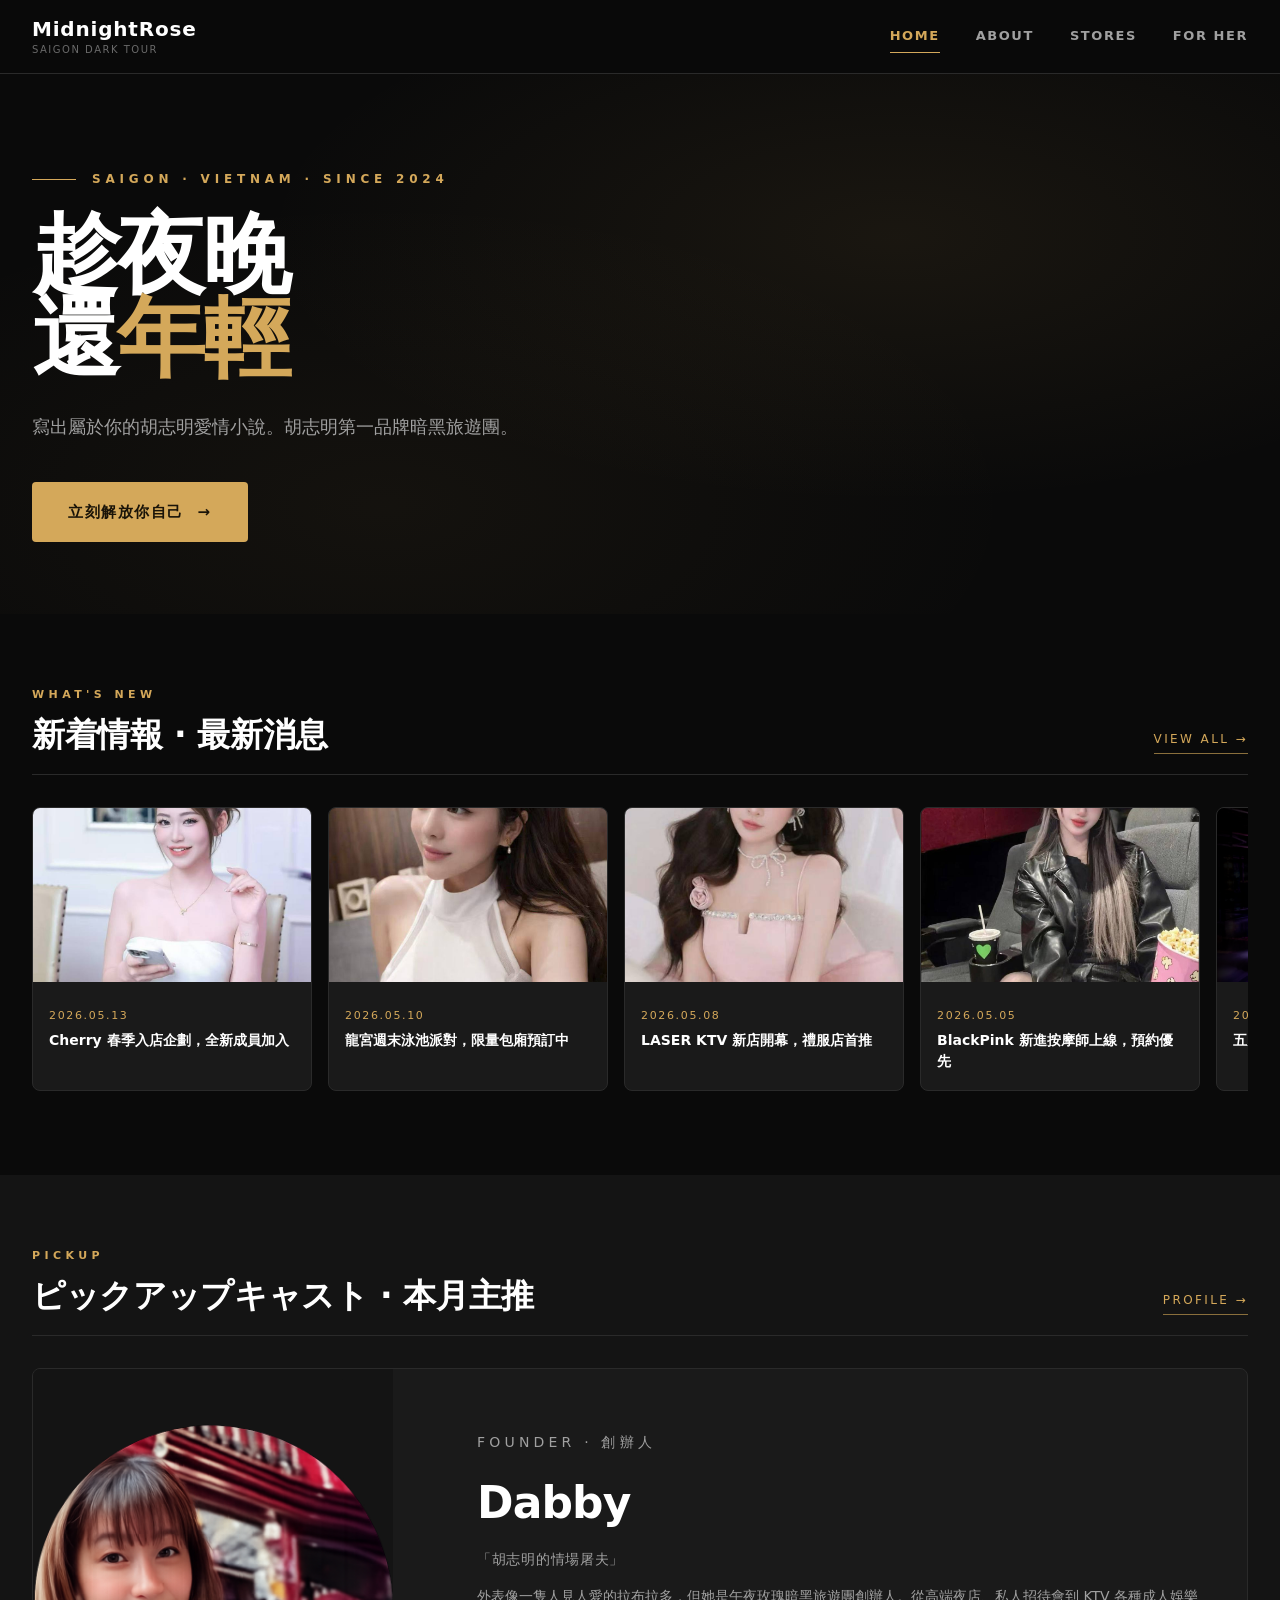
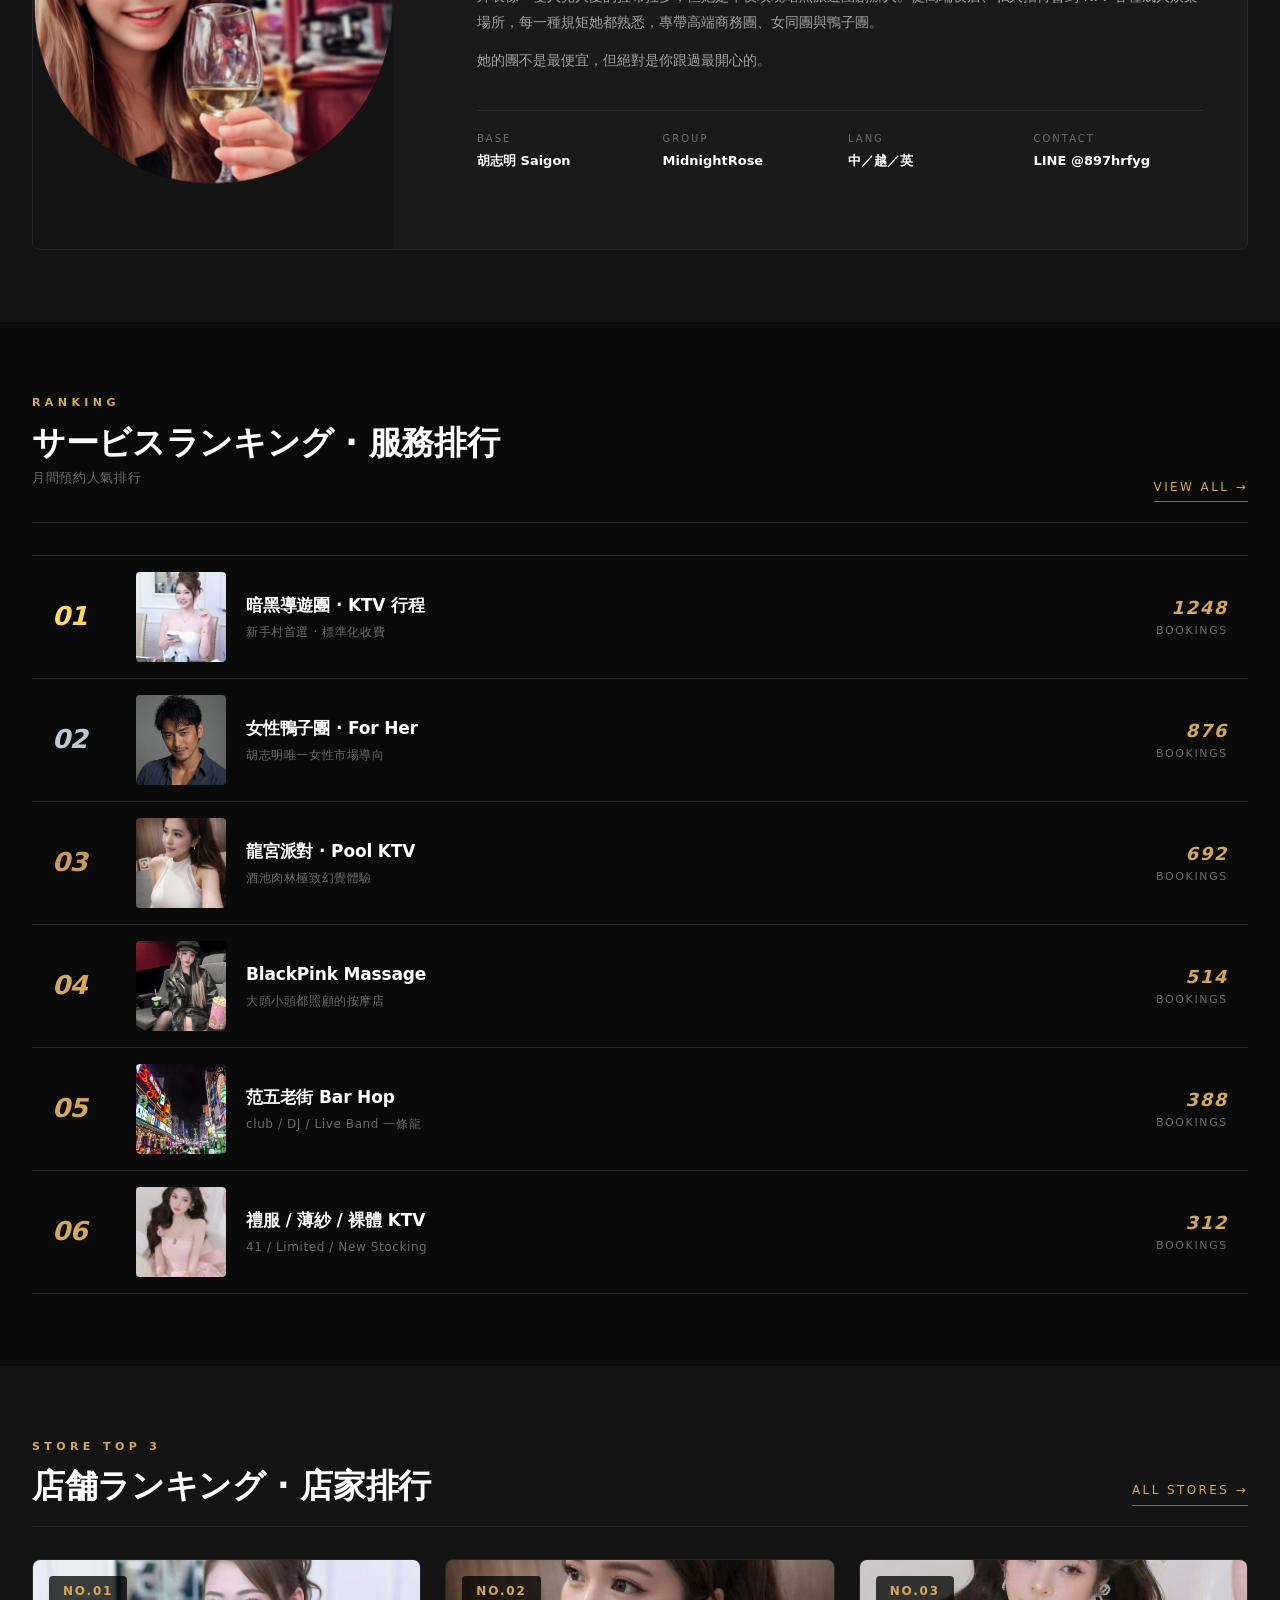
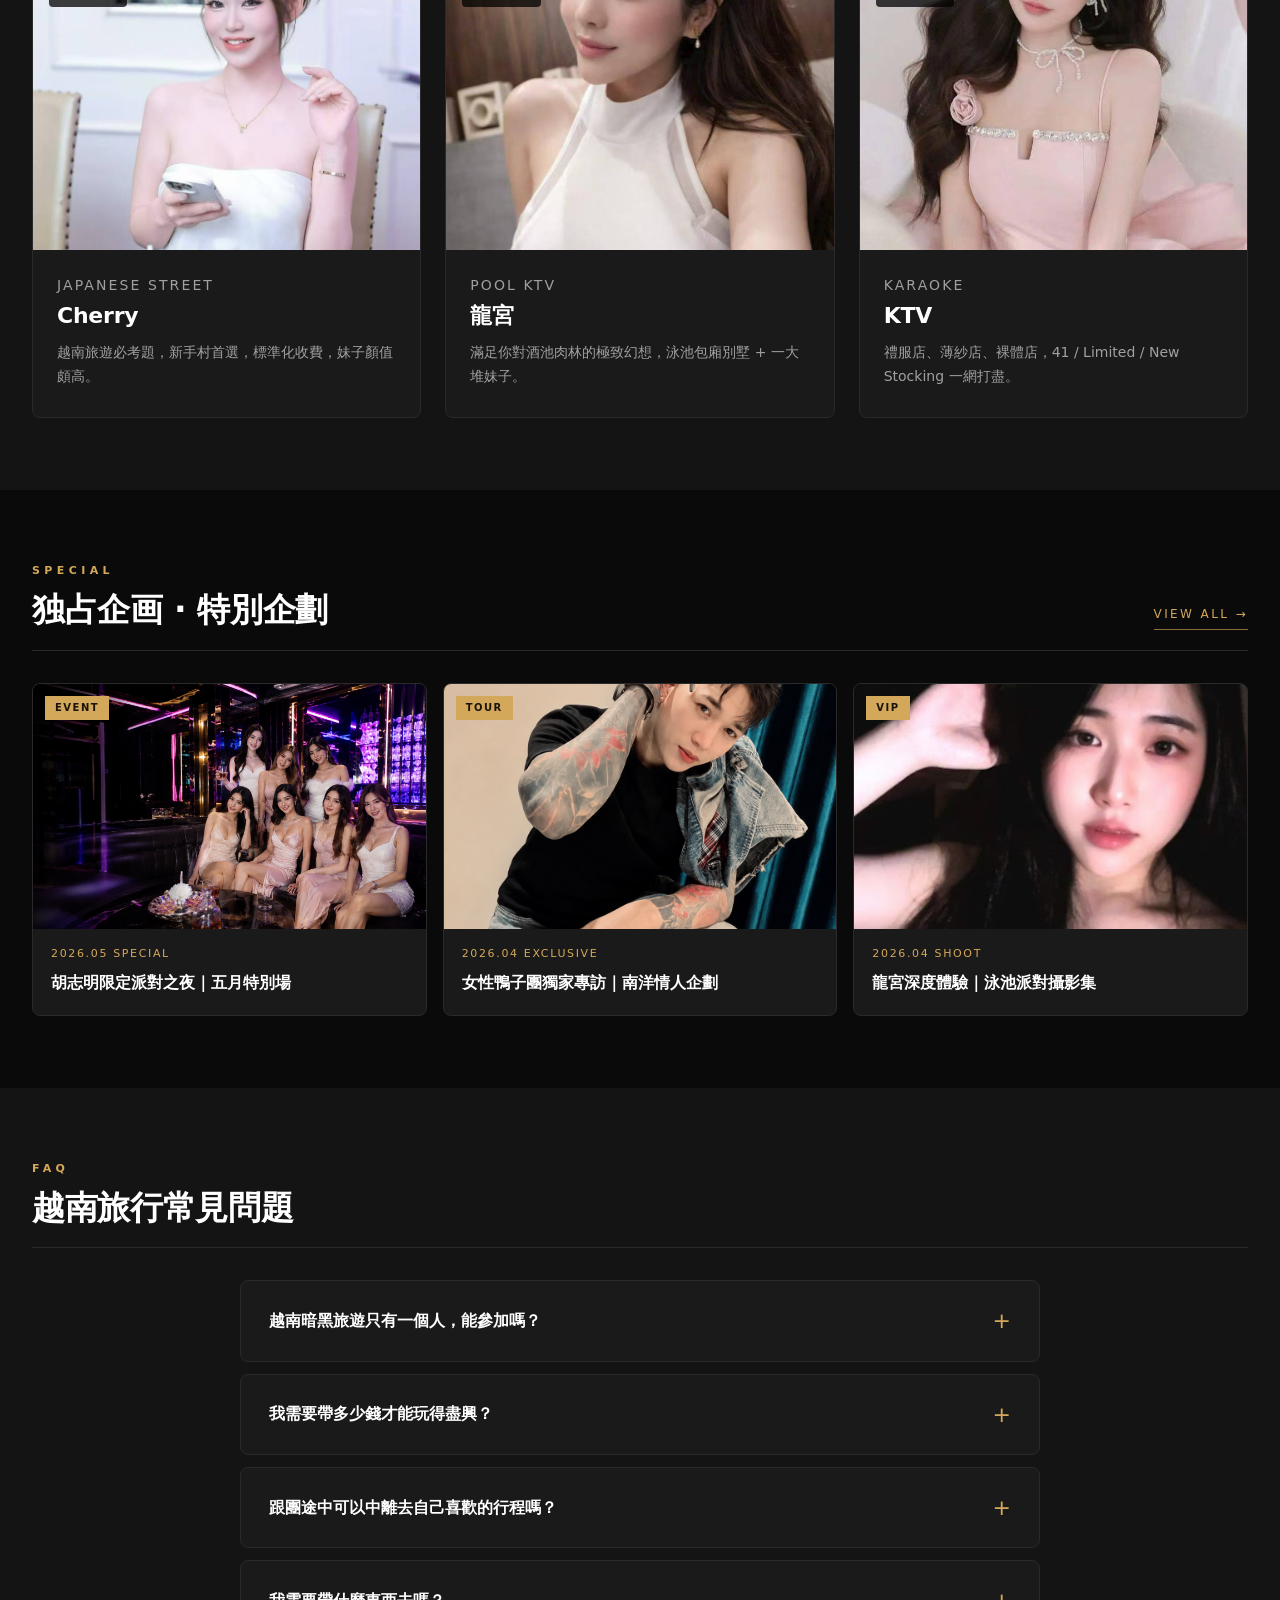
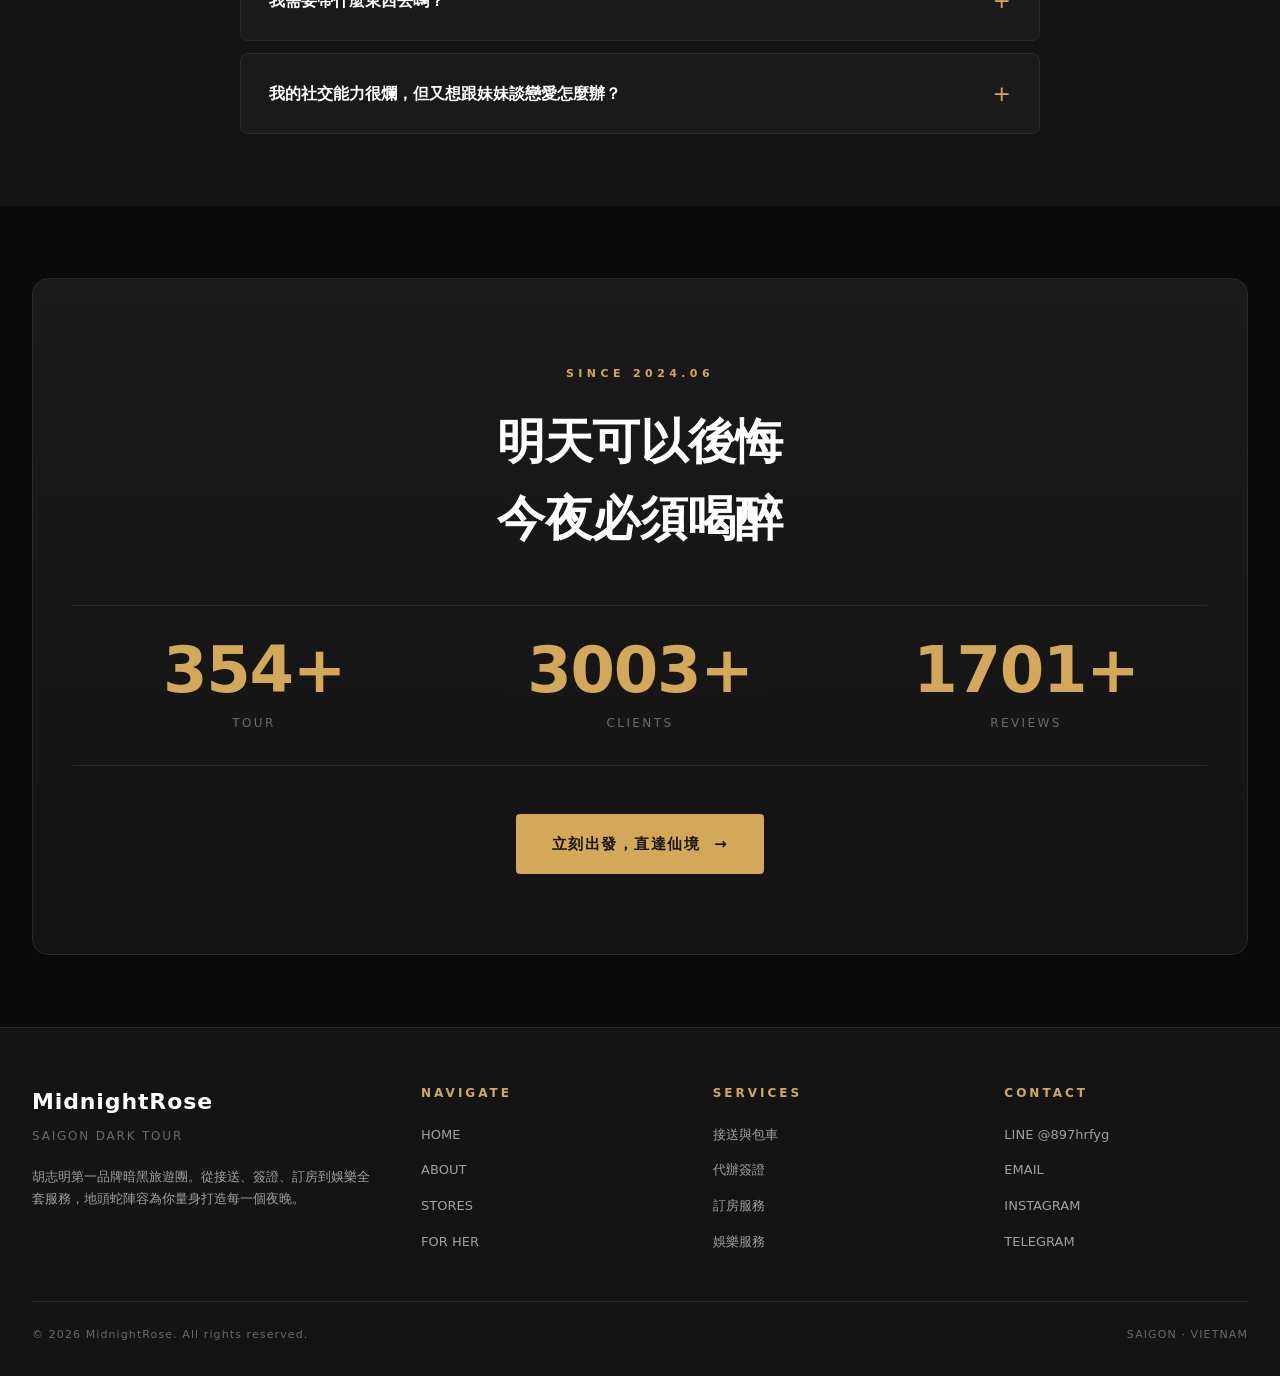
==== commit b03f177c: "feat: tighten v2 toward KG-Produce information density - Compact hero (60vh) and shorter section pad" ====
--- a/index.html
+++ b/index.html
@@ -12,7 +12,7 @@
     <meta property="og:description" content="趁夜晚還年輕，寫出屬於你的胡志明愛情小說。" />
     <meta property="og:url" content="https://dabby-wii.github.io/midnightrose-v2/" />
 
-    <link rel="stylesheet" href="./assets/css/style.css?v=1" />
+    <link rel="stylesheet" href="./assets/css/style.css?v=2" />
   </head>
   <body class="page-home">
     <header class="topbar">
@@ -31,108 +31,179 @@
     </header>
 
     <main>
-      <section class="hero">
+      <section class="hero compact">
         <div class="hero-content">
-          <p class="hero-eyebrow">SAIGON · VIETNAM</p>
+          <p class="hero-eyebrow">SAIGON · VIETNAM · SINCE 2024</p>
           <h1 class="hero-title">
-            趁夜晚<br />
-            還<em>年輕</em>
+            趁夜晚<br />還<em>年輕</em>
           </h1>
-          <p class="hero-tag">
-            寫出屬於你的胡志明愛情小說。<br />
-            胡志明第一品牌暗黑旅遊團，為你量身打造每一個夜晚。
-          </p>
+          <p class="hero-tag">寫出屬於你的胡志明愛情小說。胡志明第一品牌暗黑旅遊團。</p>
           <a class="btn" href="https://line.me/R/ti/p/@897hrfyg" target="_blank" rel="noopener noreferrer">
             立刻解放你自己 <span>→</span>
           </a>
         </div>
       </section>
 
+      <!-- News carousel -->
       <section class="section">
         <div class="container">
-          <div class="section-head">
-            <p class="eyebrow">WHY US</p>
-            <h2 class="section-title">什麼樣的人<em>適合</em>找午夜玫瑰</h2>
-            <p class="section-lead">不管你是新手老鳥、被坑過或單純想放縱，我們替你準備好專業地頭蛇陣容。</p>
-          </div>
-          <div class="feature-grid">
-            <div class="feature">
-              <span class="feature-num">01</span>
-              <h3>新手小白</h3>
-              <p>不知道行情、不懂規矩、怕踩雷？我們帶你像老司機一樣極樂越南。</p>
-            </div>
-            <div class="feature">
-              <span class="feature-num">02</span>
-              <h3>被剝皮過</h3>
-              <p>所有項目公開透明，賺多少一比就知道。不再當待擦的盤子。</p>
-            </div>
-            <div class="feature">
-              <span class="feature-num">03</span>
-              <h3>不想被發現</h3>
-              <p>提供報平安行程、代拍交差照、隱密住宿，視訊絕對安全。</p>
-            </div>
-            <div class="feature">
-              <span class="feature-num">04</span>
-              <h3>自由行旅客</h3>
-              <p>沒有團進團出的束縛，只有獨自行動的浪漫加全面情報支援。</p>
-            </div>
-            <div class="feature">
-              <span class="feature-num">05</span>
-              <h3>壞男人們</h3>
-              <p>只要帶錢護照和人，其餘我們搞定，你專心扮演慾海難民。</p>
-            </div>
-          </div>
-        </div>
-      </section>
-
+          <div class="section-head bar">
+            <div class="section-title-group">
+              <p class="eyebrow">WHAT'S NEW</p>
+              <h2 class="section-title">新着情報 · 最新消息</h2>
+            </div>
+            <a class="section-more" href="#">VIEW ALL →</a>
+          </div>
+          <div class="news-carousel">
+            <a class="news-item" href="#">
+              <div class="news-thumb"><img src="./assets/images/figma/cherry.jpg" alt="Cherry 春季企劃" loading="lazy" /></div>
+              <div class="news-body">
+                <p class="news-date">2026.05.13</p>
+                <h3 class="news-title">Cherry 春季入店企劃，全新成員加入</h3>
+              </div>
+            </a>
+            <a class="news-item" href="#">
+              <div class="news-thumb"><img src="./assets/images/figma/dragon.jpg" alt="龍宮泳池派對" loading="lazy" /></div>
+              <div class="news-body">
+                <p class="news-date">2026.05.10</p>
+                <h3 class="news-title">龍宮週末泳池派對，限量包廂預訂中</h3>
+              </div>
+            </a>
+            <a class="news-item" href="#">
+              <div class="news-thumb"><img src="./assets/images/figma/KTV.jpg" alt="KTV 新店" loading="lazy" /></div>
+              <div class="news-body">
+                <p class="news-date">2026.05.08</p>
+                <h3 class="news-title">LASER KTV 新店開幕，禮服店首推</h3>
+              </div>
+            </a>
+            <a class="news-item" href="#">
+              <div class="news-thumb"><img src="./assets/images/figma/blackpink.jpg" alt="BlackPink 招募" loading="lazy" /></div>
+              <div class="news-body">
+                <p class="news-date">2026.05.05</p>
+                <h3 class="news-title">BlackPink 新進按摩師上線，預約優先</h3>
+              </div>
+            </a>
+            <a class="news-item" href="#">
+              <div class="news-thumb"><img src="./assets/images/banners/hero-banner.png" alt="團隊招募" loading="lazy" /></div>
+              <div class="news-body">
+                <p class="news-date">2026.05.01</p>
+                <h3 class="news-title">五月暗黑旅遊團早鳥優惠開跑</h3>
+              </div>
+            </a>
+          </div>
+        </div>
+      </section>
+
+      <!-- Pickup spotlight -->
       <section class="section section-alt">
         <div class="container">
-          <div class="section-head">
-            <p class="eyebrow">SERVICES</p>
-            <h2 class="section-title">服務<em>內容</em></h2>
-            <p class="section-lead">從落地到離境，每一段路都有專業團隊接力。</p>
-          </div>
-          <div class="services">
-            <article class="service-card">
-              <span class="service-num">SERVICE / 01</span>
-              <h3>接送與包車</h3>
-              <p>專人司機舉牌接送，移動不操心。胡志明、河內、蜆港皆可安排。</p>
-            </article>
-            <article class="service-card">
-              <span class="service-num">SERVICE / 02</span>
-              <h3>快速通關</h3>
-              <p>工作人員引導出境，省去排隊時間。出來玩為什麼還要排隊？</p>
-            </article>
-            <article class="service-card">
-              <span class="service-num">SERVICE / 03</span>
-              <h3>代辦簽證</h3>
-              <p>本地簽證公司專業代辦，無須額外手續費，護照拍給客服即可。</p>
-            </article>
-            <article class="service-card">
-              <span class="service-num">SERVICE / 04</span>
-              <h3>訂房服務</h3>
-              <p>為您避開不能盡興的酒店。想臨時加開房間？沒問題。</p>
-            </article>
-            <article class="service-card">
-              <span class="service-num">SERVICE / 05</span>
-              <h3>娛樂服務</h3>
-              <p>禮服、薄紗、裸 K、Villa，黑的白的浪漫的刺激的，團體單人都可以。</p>
-            </article>
-            <article class="service-card">
-              <span class="service-num">SERVICE / 06</span>
-              <h3>退費保證</h3>
-              <p>落地後不符行程、領隊失誤、店家灌單，全部保證退費。</p>
-            </article>
-          </div>
-        </div>
-      </section>
-
+          <div class="section-head bar">
+            <div class="section-title-group">
+              <p class="eyebrow">PICKUP</p>
+              <h2 class="section-title">ピックアップキャスト · 本月主推</h2>
+            </div>
+            <a class="section-more" href="./about.html">PROFILE →</a>
+          </div>
+          <div class="pickup">
+            <div class="pickup-photo">
+              <img src="./assets/images/figma/a140dc0ad4164c3a81050a14375c81e89e58de03.jpg" alt="Dabby" />
+            </div>
+            <div class="pickup-body">
+              <p class="pickup-tag">FOUNDER · 創辦人</p>
+              <h3>Dabby</h3>
+              <p class="pickup-role">「胡志明的情場屠夫」</p>
+              <p>外表像一隻人見人愛的拉布拉多，但她是午夜玫瑰暗黑旅遊團創辦人。從高端夜店、私人招待會到 KTV 各種成人娛樂場所，每一種規矩她都熟悉，專帶高端商務團、女同團與鴨子團。</p>
+              <p>她的團不是最便宜，但絕對是你跟過最開心的。</p>
+              <dl class="pickup-meta">
+                <div><dt>BASE</dt><dd>胡志明 Saigon</dd></div>
+                <div><dt>GROUP</dt><dd>MidnightRose</dd></div>
+                <div><dt>LANG</dt><dd>中／越／英</dd></div>
+                <div><dt>CONTACT</dt><dd>LINE @897hrfyg</dd></div>
+              </dl>
+            </div>
+          </div>
+        </div>
+      </section>
+
+      <!-- Service ranking -->
       <section class="section">
         <div class="container">
-          <div class="section-head">
-            <p class="eyebrow">FEATURED STORES</p>
-            <h2 class="section-title">胡志明<em>第一品牌</em></h2>
-            <p class="section-lead">經過實際走訪、客戶反饋累積出的指定品牌，每一間都值得一去。</p>
+          <div class="section-head bar">
+            <div class="section-title-group">
+              <p class="eyebrow">RANKING</p>
+              <h2 class="section-title">サービスランキング · 服務排行</h2>
+              <p class="section-cn">月間預約人氣排行</p>
+            </div>
+            <a class="section-more" href="#">VIEW ALL →</a>
+          </div>
+          <div class="ranking-list">
+            <a class="rank-row" href="./girls.html">
+              <span class="rank-num gold">01</span>
+              <div class="rank-thumb"><img src="./assets/images/figma/cherry.jpg" alt="" /></div>
+              <div class="rank-info">
+                <h4>暗黑導遊團 · KTV 行程</h4>
+                <p>新手村首選 · 標準化收費</p>
+              </div>
+              <div class="rank-meta"><strong>1248</strong>BOOKINGS</div>
+            </a>
+            <a class="rank-row" href="./ducks.html">
+              <span class="rank-num silver">02</span>
+              <div class="rank-thumb"><img src="./assets/images/people/vietnam-brother.png" alt="" /></div>
+              <div class="rank-info">
+                <h4>女性鴨子團 · For Her</h4>
+                <p>胡志明唯一女性市場導向</p>
+              </div>
+              <div class="rank-meta"><strong>876</strong>BOOKINGS</div>
+            </a>
+            <a class="rank-row" href="./girls.html">
+              <span class="rank-num bronze">03</span>
+              <div class="rank-thumb"><img src="./assets/images/figma/dragon.jpg" alt="" /></div>
+              <div class="rank-info">
+                <h4>龍宮派對 · Pool KTV</h4>
+                <p>酒池肉林極致幻覺體驗</p>
+              </div>
+              <div class="rank-meta"><strong>692</strong>BOOKINGS</div>
+            </a>
+            <a class="rank-row" href="./girls.html">
+              <span class="rank-num">04</span>
+              <div class="rank-thumb"><img src="./assets/images/figma/blackpink.jpg" alt="" /></div>
+              <div class="rank-info">
+                <h4>BlackPink Massage</h4>
+                <p>大頭小頭都照顧的按摩店</p>
+              </div>
+              <div class="rank-meta"><strong>514</strong>BOOKINGS</div>
+            </a>
+            <a class="rank-row" href="./girls.html">
+              <span class="rank-num">05</span>
+              <div class="rank-thumb"><img src="./assets/images/figma/c240646c52184b073be5797af068c2ba8a55a6b0.jpg" alt="" /></div>
+              <div class="rank-info">
+                <h4>范五老街 Bar Hop</h4>
+                <p>club / DJ / Live Band 一條龍</p>
+              </div>
+              <div class="rank-meta"><strong>388</strong>BOOKINGS</div>
+            </a>
+            <a class="rank-row" href="./girls.html">
+              <span class="rank-num">06</span>
+              <div class="rank-thumb"><img src="./assets/images/figma/KTV.jpg" alt="" /></div>
+              <div class="rank-info">
+                <h4>禮服 / 薄紗 / 裸體 KTV</h4>
+                <p>41 / Limited / New Stocking</p>
+              </div>
+              <div class="rank-meta"><strong>312</strong>BOOKINGS</div>
+            </a>
+          </div>
+        </div>
+      </section>
+
+      <!-- Store ranking TOP 3 -->
+      <section class="section section-alt">
+        <div class="container">
+          <div class="section-head bar">
+            <div class="section-title-group">
+              <p class="eyebrow">STORE TOP 3</p>
+              <h2 class="section-title">店舗ランキング · 店家排行</h2>
+            </div>
+            <a class="section-more" href="./girls.html">ALL STORES →</a>
           </div>
           <div class="stores">
             <a class="store-card" href="./girls.html">
@@ -154,7 +225,7 @@
               <div class="store-body">
                 <p class="store-tagline">POOL KTV</p>
                 <h3>龍宮</h3>
-                <p>滿足你對酒池肉林的極致幻想，包廂別墅 + 一大堆妹子的派對。</p>
+                <p>滿足你對酒池肉林的極致幻想，泳池包廂別墅 + 一大堆妹子。</p>
               </div>
             </a>
             <a class="store-card" href="./girls.html">
@@ -172,11 +243,59 @@
         </div>
       </section>
 
+      <!-- Special features -->
+      <section class="section">
+        <div class="container">
+          <div class="section-head bar">
+            <div class="section-title-group">
+              <p class="eyebrow">SPECIAL</p>
+              <h2 class="section-title">独占企画 · 特別企劃</h2>
+            </div>
+            <a class="section-more" href="#">VIEW ALL →</a>
+          </div>
+          <div class="special-grid">
+            <a class="special-card" href="#">
+              <div class="special-thumb">
+                <span class="special-tag">EVENT</span>
+                <img src="./assets/images/banners/hero-banner.png" alt="" loading="lazy" />
+              </div>
+              <div class="special-body">
+                <p class="special-date">2026.05 SPECIAL</p>
+                <h4>胡志明限定派對之夜｜五月特別場</h4>
+              </div>
+            </a>
+            <a class="special-card" href="#">
+              <div class="special-thumb">
+                <span class="special-tag">TOUR</span>
+                <img src="./assets/images/ducks/feature-banner.png" alt="" loading="lazy" />
+              </div>
+              <div class="special-body">
+                <p class="special-date">2026.04 EXCLUSIVE</p>
+                <h4>女性鴨子團獨家專訪｜南洋情人企劃</h4>
+              </div>
+            </a>
+            <a class="special-card" href="#">
+              <div class="special-thumb">
+                <span class="special-tag">VIP</span>
+                <img src="./assets/images/figma/16f07ebbf789b45e8d3afa5d87d3b06ed3c31404.jpg" alt="" loading="lazy" />
+              </div>
+              <div class="special-body">
+                <p class="special-date">2026.04 SHOOT</p>
+                <h4>龍宮深度體驗｜泳池派對攝影集</h4>
+              </div>
+            </a>
+          </div>
+        </div>
+      </section>
+
+      <!-- FAQ -->
       <section class="section section-alt">
         <div class="container">
-          <div class="section-head">
-            <p class="eyebrow">FAQ</p>
-            <h2 class="section-title">越南旅行<em>常見問題</em></h2>
+          <div class="section-head bar">
+            <div class="section-title-group">
+              <p class="eyebrow">FAQ</p>
+              <h2 class="section-title">越南旅行常見問題</h2>
+            </div>
           </div>
           <div class="faq-list">
             <details class="faq-item">
@@ -213,6 +332,7 @@
         </div>
       </section>
 
+      <!-- Stats CTA -->
       <section class="section">
         <div class="container">
           <div class="cta-block">
@@ -242,10 +362,44 @@
 
     <footer class="footer">
       <div class="footer-inner">
-        <p class="footer-brand">MidnightRose</p>
-        <p class="footer-tag">SAIGON DARK TOUR · 午夜玫瑰暗黑旅遊團</p>
-        <div class="footer-line"></div>
-        <p class="footer-copy">© 2026 MidnightRose. All rights reserved.</p>
+        <div class="footer-cols">
+          <div class="footer-brand-block">
+            <p class="footer-brand">MidnightRose</p>
+            <p class="footer-tag">SAIGON DARK TOUR</p>
+            <p>胡志明第一品牌暗黑旅遊團。從接送、簽證、訂房到娛樂全套服務，地頭蛇陣容為你量身打造每一個夜晚。</p>
+          </div>
+          <div class="footer-col">
+            <h5>NAVIGATE</h5>
+            <ul>
+              <li><a href="./index.html">HOME</a></li>
+              <li><a href="./about.html">ABOUT</a></li>
+              <li><a href="./girls.html">STORES</a></li>
+              <li><a href="./ducks.html">FOR HER</a></li>
+            </ul>
+          </div>
+          <div class="footer-col">
+            <h5>SERVICES</h5>
+            <ul>
+              <li><a href="./index.html">接送與包車</a></li>
+              <li><a href="./index.html">代辦簽證</a></li>
+              <li><a href="./index.html">訂房服務</a></li>
+              <li><a href="./index.html">娛樂服務</a></li>
+            </ul>
+          </div>
+          <div class="footer-col">
+            <h5>CONTACT</h5>
+            <ul>
+              <li><a href="https://line.me/R/ti/p/@897hrfyg" target="_blank" rel="noopener noreferrer">LINE @897hrfyg</a></li>
+              <li><a href="mailto:hi@midnightrose.tw">EMAIL</a></li>
+              <li><a href="#">INSTAGRAM</a></li>
+              <li><a href="#">TELEGRAM</a></li>
+            </ul>
+          </div>
+        </div>
+        <div class="footer-bottom">
+          <span>© 2026 MidnightRose. All rights reserved.</span>
+          <span>SAIGON · VIETNAM</span>
+        </div>
       </div>
     </footer>
 
--- a/assets/css/style.css
+++ b/assets/css/style.css
@@ -243,7 +243,7 @@
 
 /* ===== Section ===== */
 .section {
-  padding: 120px 0;
+  padding: 72px 0;
 }
 
 .section-alt {
@@ -252,8 +252,21 @@
 
 .section-head {
   text-align: center;
-  margin-bottom: 64px;
-}
+  margin-bottom: 48px;
+}
+
+.section-head.bar {
+  display: flex;
+  align-items: flex-end;
+  justify-content: space-between;
+  gap: 24px;
+  padding-bottom: 20px;
+  margin-bottom: 32px;
+  border-bottom: 1px solid var(--border);
+  text-align: left;
+}
+
+.section-head.bar .section-title-group { text-align: left; }
 
 .eyebrow {
   display: inline-block;
@@ -262,16 +275,41 @@
   color: var(--accent);
   letter-spacing: 0.4em;
   text-transform: uppercase;
-  margin: 0 0 20px;
+  margin: 0 0 12px;
+}
+
+.section-title-group {
+  display: flex;
+  flex-direction: column;
 }
 
 .section-title {
-  font-size: clamp(32px, 4.5vw, 56px);
+  font-size: clamp(24px, 2.6vw, 36px);
   font-weight: 900;
-  line-height: 1.1;
-  letter-spacing: -0.02em;
-  margin: 0 0 16px;
-}
+  line-height: 1.15;
+  letter-spacing: -0.01em;
+  margin: 0;
+}
+
+.section-cn {
+  margin-top: 6px;
+  font-size: 13px;
+  color: var(--text-mute);
+  letter-spacing: 0.05em;
+}
+
+.section-more {
+  font-size: 12px;
+  color: var(--accent);
+  letter-spacing: 0.2em;
+  text-transform: uppercase;
+  white-space: nowrap;
+  padding-bottom: 4px;
+  border-bottom: 1px solid var(--accent-dim);
+  transition: all 0.2s;
+}
+
+.section-more:hover { border-color: var(--accent); }
 
 .section-title em {
   color: var(--accent);
@@ -287,8 +325,226 @@
 }
 
 @media (max-width: 768px) {
-  .section { padding: 80px 0; }
-  .section-head { margin-bottom: 48px; }
+  .section { padding: 48px 0; }
+  .section-head { margin-bottom: 24px; }
+}
+
+/* ===== Hero compact ===== */
+.hero.compact { min-height: 60vh; }
+.hero.compact .hero-content { padding: 80px var(--pad) 56px; }
+.hero.compact .hero-title { font-size: clamp(40px, 7vw, 88px); }
+
+/* ===== News carousel ===== */
+.news-carousel {
+  display: grid;
+  grid-auto-flow: column;
+  grid-auto-columns: minmax(280px, 1fr);
+  gap: 16px;
+  overflow-x: auto;
+  scrollbar-width: thin;
+  scrollbar-color: var(--accent-dim) transparent;
+  padding-bottom: 12px;
+}
+
+.news-carousel::-webkit-scrollbar { height: 6px; }
+.news-carousel::-webkit-scrollbar-thumb { background: var(--accent-dim); border-radius: 3px; }
+
+.news-item {
+  display: block;
+  background: var(--bg-card);
+  border: 1px solid var(--border);
+  border-radius: var(--r-md);
+  overflow: hidden;
+  transition: all 0.25s;
+}
+
+.news-item:hover {
+  border-color: var(--accent);
+  transform: translateY(-3px);
+}
+
+.news-thumb {
+  aspect-ratio: 16 / 10;
+  background: var(--bg-elev);
+  overflow: hidden;
+}
+
+.news-thumb img { width: 100%; height: 100%; object-fit: cover; }
+
+.news-body { padding: 14px 16px 18px; }
+
+.news-date {
+  font-size: 11px;
+  color: var(--accent);
+  letter-spacing: 0.15em;
+  margin-bottom: 6px;
+}
+
+.news-title {
+  font-size: 14px;
+  font-weight: 700;
+  line-height: 1.5;
+  color: var(--text);
+  margin: 0;
+}
+
+/* ===== Pickup spotlight ===== */
+.pickup {
+  display: grid;
+  grid-template-columns: 360px 1fr;
+  gap: 40px;
+  background: var(--bg-card);
+  border: 1px solid var(--border);
+  border-radius: var(--r-md);
+  overflow: hidden;
+}
+
+.pickup-photo { background: var(--bg-elev); }
+.pickup-photo img {
+  width: 100%;
+  height: 100%;
+  object-fit: cover;
+  aspect-ratio: 3 / 4;
+}
+
+.pickup-body { padding: 40px 44px; display: flex; flex-direction: column; justify-content: center; }
+.pickup-tag {
+  font-size: 11px;
+  color: var(--accent);
+  letter-spacing: 0.3em;
+  margin-bottom: 14px;
+}
+.pickup-body h3 { font-size: clamp(28px, 3.5vw, 44px); font-weight: 900; margin: 0 0 8px; letter-spacing: -0.02em; }
+.pickup-role { font-size: 14px; color: var(--accent); margin: 0 0 24px; letter-spacing: 0.05em; }
+.pickup-body p { font-size: 14px; color: var(--text-dim); line-height: 1.85; margin: 0 0 12px; }
+.pickup-meta {
+  margin-top: 24px;
+  padding-top: 20px;
+  border-top: 1px solid var(--border);
+  display: grid;
+  grid-template-columns: repeat(auto-fit, minmax(140px, 1fr));
+  gap: 16px;
+}
+.pickup-meta div { display: flex; flex-direction: column; gap: 4px; }
+.pickup-meta dt { font-size: 10px; color: var(--text-mute); letter-spacing: 0.2em; }
+.pickup-meta dd { margin: 0; font-size: 13px; color: var(--text); font-weight: 600; }
+
+@media (max-width: 768px) {
+  .pickup { grid-template-columns: 1fr; }
+  .pickup-photo img { aspect-ratio: 4 / 3; }
+  .pickup-body { padding: 24px 24px 28px; }
+}
+
+/* ===== Ranking list ===== */
+.ranking-list {
+  display: flex;
+  flex-direction: column;
+}
+
+.rank-row {
+  display: grid;
+  grid-template-columns: 64px 90px 1fr auto;
+  gap: 20px;
+  align-items: center;
+  padding: 16px 20px;
+  border-bottom: 1px solid var(--border);
+  transition: all 0.2s;
+  text-decoration: none;
+  color: inherit;
+}
+
+.rank-row:first-child { border-top: 1px solid var(--border); }
+.rank-row:hover { background: var(--bg-card); }
+
+.rank-num {
+  font-size: 26px;
+  font-weight: 900;
+  color: var(--accent);
+  letter-spacing: -0.02em;
+  font-style: italic;
+}
+
+.rank-num.gold { color: #ffd76a; }
+.rank-num.silver { color: #c0c8d4; }
+.rank-num.bronze { color: #cd9663; }
+
+.rank-thumb {
+  aspect-ratio: 1;
+  border-radius: var(--r-sm);
+  overflow: hidden;
+  background: var(--bg-elev);
+}
+.rank-thumb img { width: 100%; height: 100%; object-fit: cover; }
+
+.rank-info h4 { font-size: 17px; font-weight: 800; margin: 0 0 4px; letter-spacing: -0.01em; }
+.rank-info p { font-size: 12px; color: var(--text-mute); margin: 0; letter-spacing: 0.05em; }
+
+.rank-meta {
+  text-align: right;
+  font-size: 11px;
+  color: var(--text-mute);
+  letter-spacing: 0.15em;
+}
+
+.rank-meta strong {
+  display: block;
+  font-size: 18px;
+  color: var(--accent);
+  font-weight: 800;
+  font-style: italic;
+}
+
+@media (max-width: 640px) {
+  .rank-row { grid-template-columns: 48px 64px 1fr; gap: 12px; padding: 12px; }
+  .rank-meta { display: none; }
+  .rank-info h4 { font-size: 15px; }
+}
+
+/* ===== Special features grid ===== */
+.special-grid {
+  display: grid;
+  grid-template-columns: repeat(3, minmax(0, 1fr));
+  gap: 16px;
+}
+
+.special-card {
+  background: var(--bg-card);
+  border: 1px solid var(--border);
+  border-radius: var(--r-md);
+  overflow: hidden;
+  transition: all 0.25s;
+}
+
+.special-card:hover { border-color: var(--accent); transform: translateY(-3px); }
+
+.special-thumb {
+  aspect-ratio: 16 / 10;
+  background: var(--bg-elev);
+  overflow: hidden;
+  position: relative;
+}
+.special-thumb img { width: 100%; height: 100%; object-fit: cover; }
+.special-tag {
+  position: absolute;
+  top: 12px;
+  left: 12px;
+  font-size: 10px;
+  color: #1a1408;
+  background: var(--accent);
+  padding: 4px 10px;
+  letter-spacing: 0.15em;
+  font-weight: 700;
+}
+
+.special-body { padding: 16px 18px 20px; }
+.special-date { font-size: 11px; color: var(--accent); letter-spacing: 0.15em; margin: 0 0 8px; }
+.special-body h4 { font-size: 16px; font-weight: 700; line-height: 1.5; margin: 0; }
+
+@media (max-width: 900px) {
+  .special-grid { grid-template-columns: repeat(2, 1fr); }
+}
+@media (max-width: 540px) {
+  .special-grid { grid-template-columns: 1fr; }
 }
 
 /* ===== Feature grid (numbered who-for) ===== */
@@ -950,9 +1206,9 @@
 
 /* ===== Footer ===== */
 .footer {
-  padding: 56px 0 48px;
+  padding: 56px 0 32px;
   border-top: 1px solid var(--border);
-  text-align: center;
+  background: var(--bg-elev);
 }
 
 .footer-inner {
@@ -961,31 +1217,80 @@
   padding: 0 var(--pad);
 }
 
-.footer-brand {
-  font-size: 18px;
+.footer-cols {
+  display: grid;
+  grid-template-columns: 1.4fr 1fr 1fr 1fr;
+  gap: 48px;
+  padding-bottom: 48px;
+  border-bottom: 1px solid var(--border);
+}
+
+.footer-brand-block .footer-brand {
+  font-size: 22px;
   font-weight: 900;
   letter-spacing: 0.04em;
   margin: 0 0 8px;
 }
 
-.footer-tag {
+.footer-brand-block .footer-tag {
   font-size: 12px;
   color: var(--text-mute);
   letter-spacing: 0.15em;
-  margin: 0 0 24px;
-}
-
-.footer-line {
-  width: 40px;
-  height: 1px;
-  background: var(--accent);
-  margin: 0 auto 24px;
-}
-
-.footer-copy {
+  margin: 0 0 20px;
+}
+
+.footer-brand-block p:last-child {
+  font-size: 13px;
+  color: var(--text-dim);
+  line-height: 1.7;
+  margin: 0;
+  max-width: 340px;
+}
+
+.footer-col h5 {
   font-size: 12px;
+  color: var(--accent);
+  letter-spacing: 0.25em;
+  text-transform: uppercase;
+  margin: 0 0 18px;
+  font-weight: 700;
+}
+
+.footer-col ul {
+  list-style: none;
+  padding: 0;
+  margin: 0;
+  display: flex;
+  flex-direction: column;
+  gap: 10px;
+}
+
+.footer-col a {
+  font-size: 13px;
+  color: var(--text-dim);
+  transition: color 0.2s;
+}
+
+.footer-col a:hover { color: var(--accent); }
+
+.footer-bottom {
+  padding-top: 24px;
+  display: flex;
+  align-items: center;
+  justify-content: space-between;
+  gap: 16px;
+  font-size: 11px;
   color: var(--text-mute);
   letter-spacing: 0.1em;
+}
+
+@media (max-width: 900px) {
+  .footer-cols { grid-template-columns: 1fr 1fr; gap: 32px; }
+}
+
+@media (max-width: 540px) {
+  .footer-cols { grid-template-columns: 1fr; gap: 24px; }
+  .footer-bottom { flex-direction: column; text-align: center; }
 }
 
 /* ===== Back to top ===== */
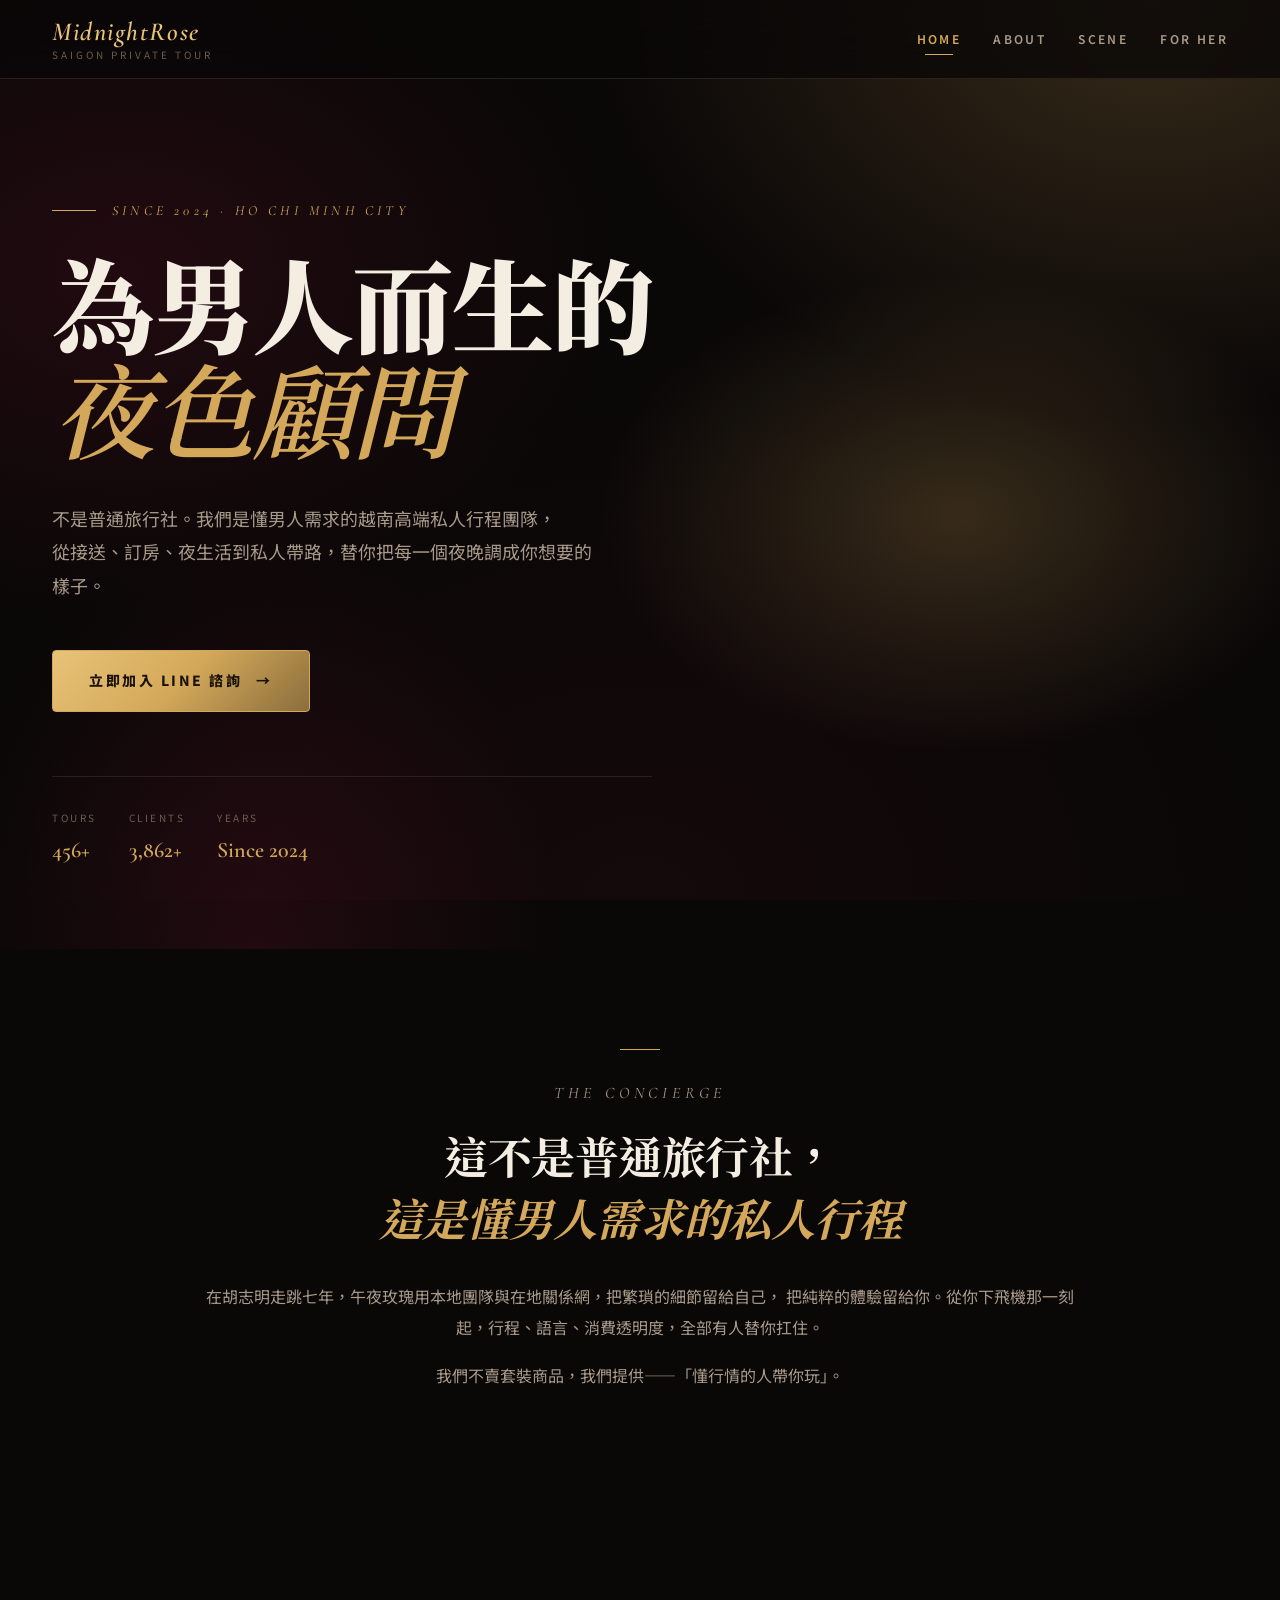
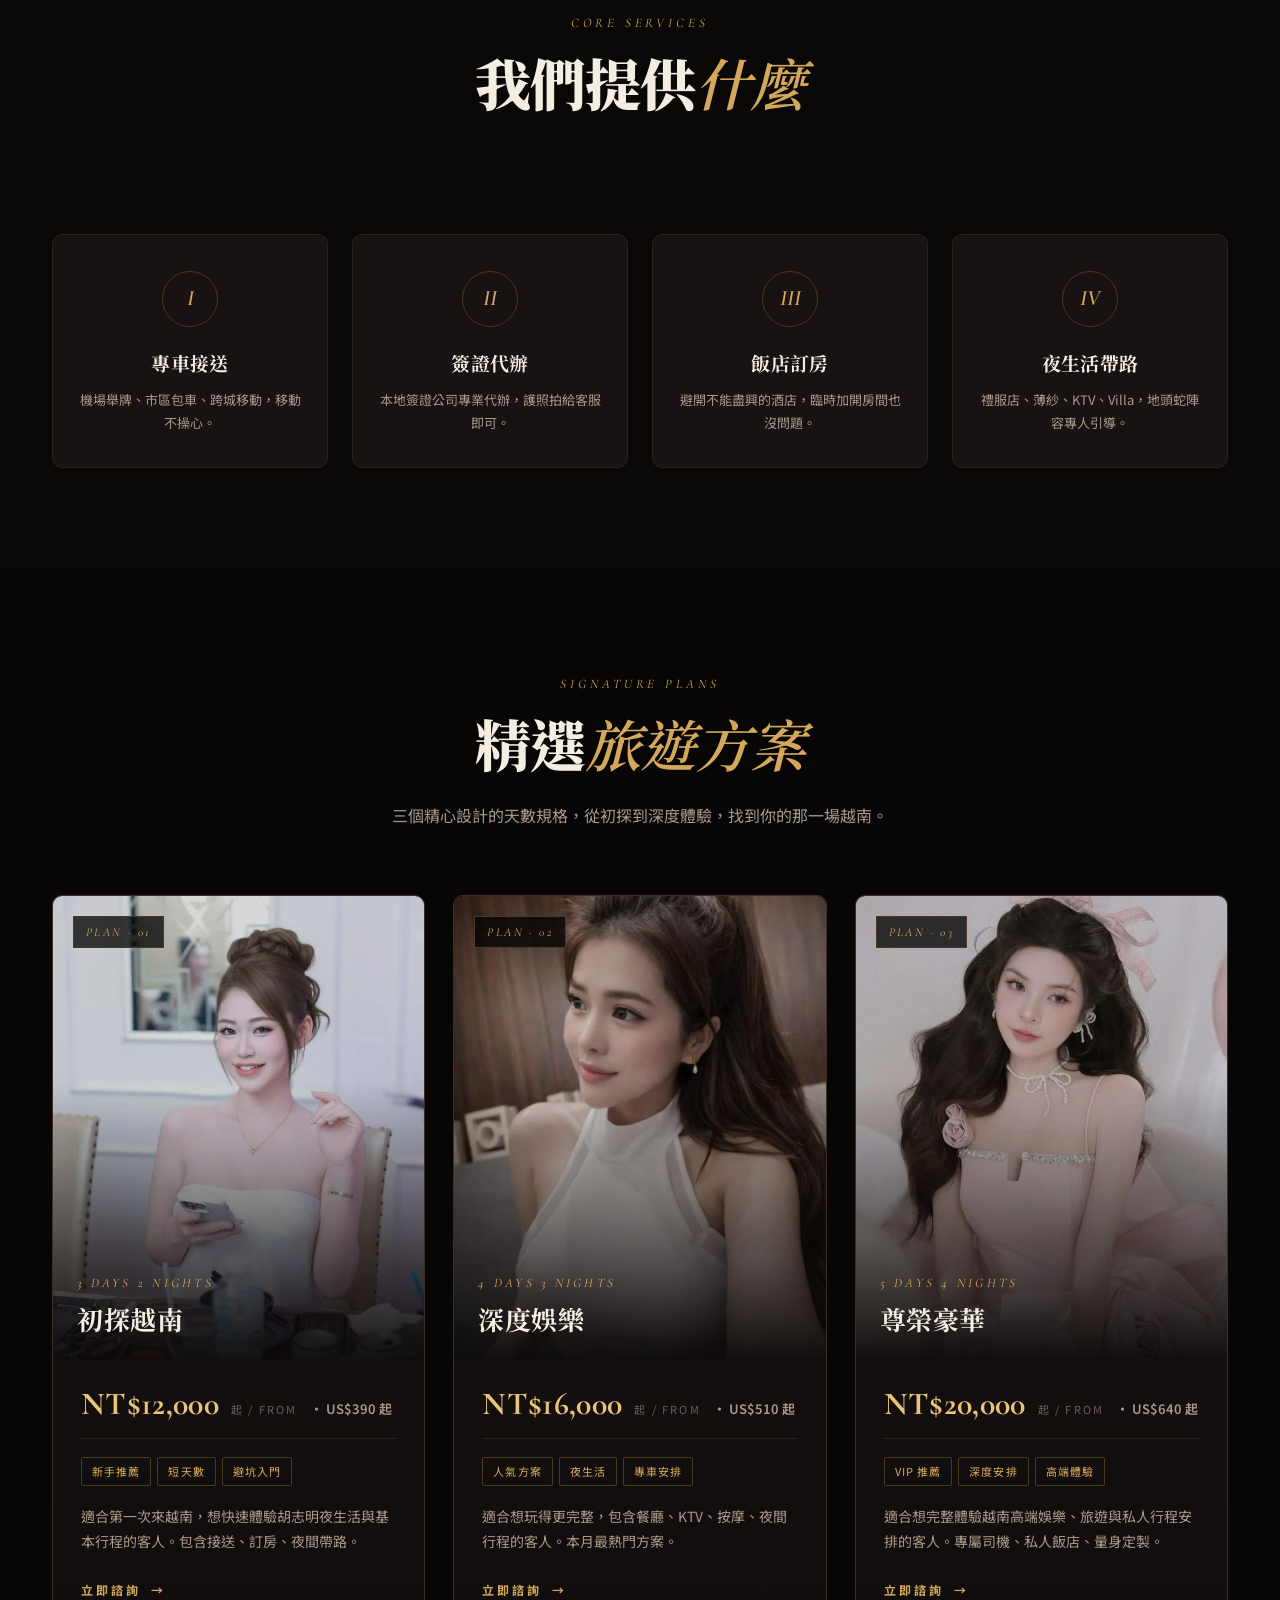
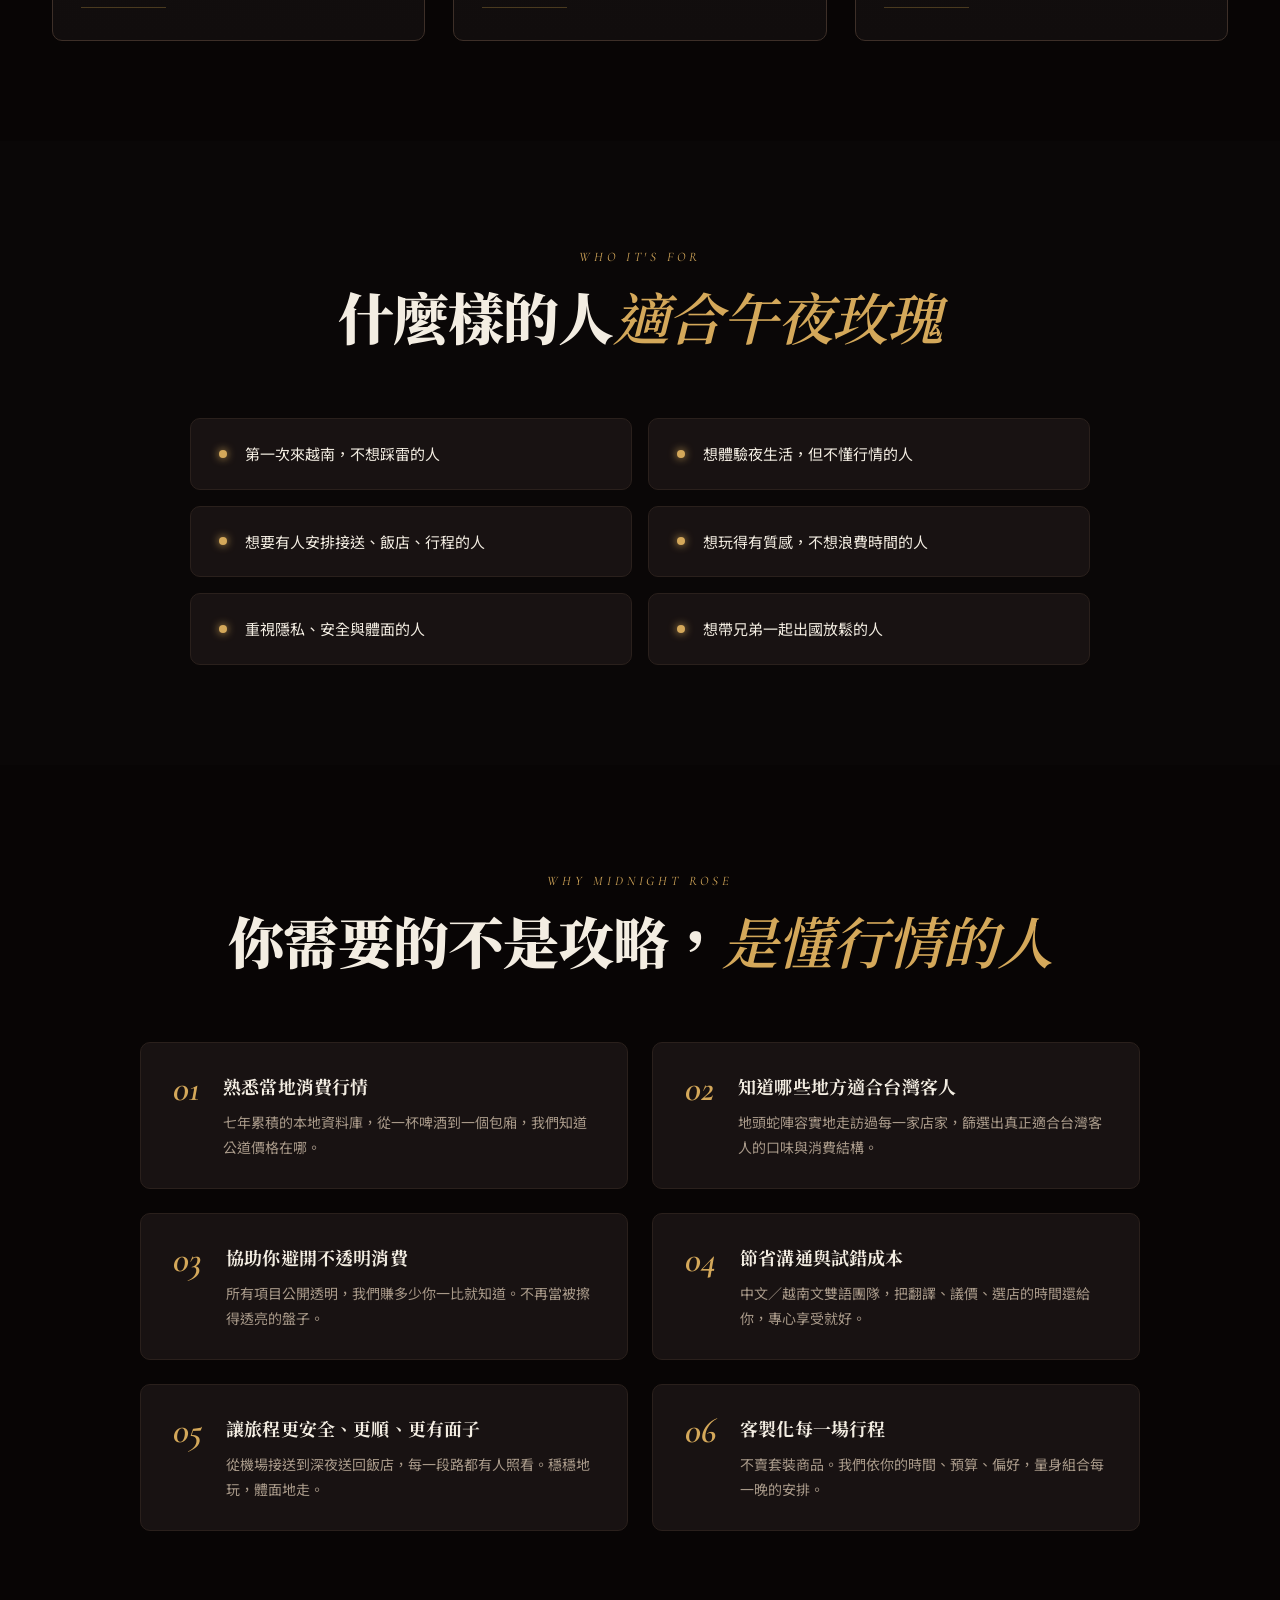
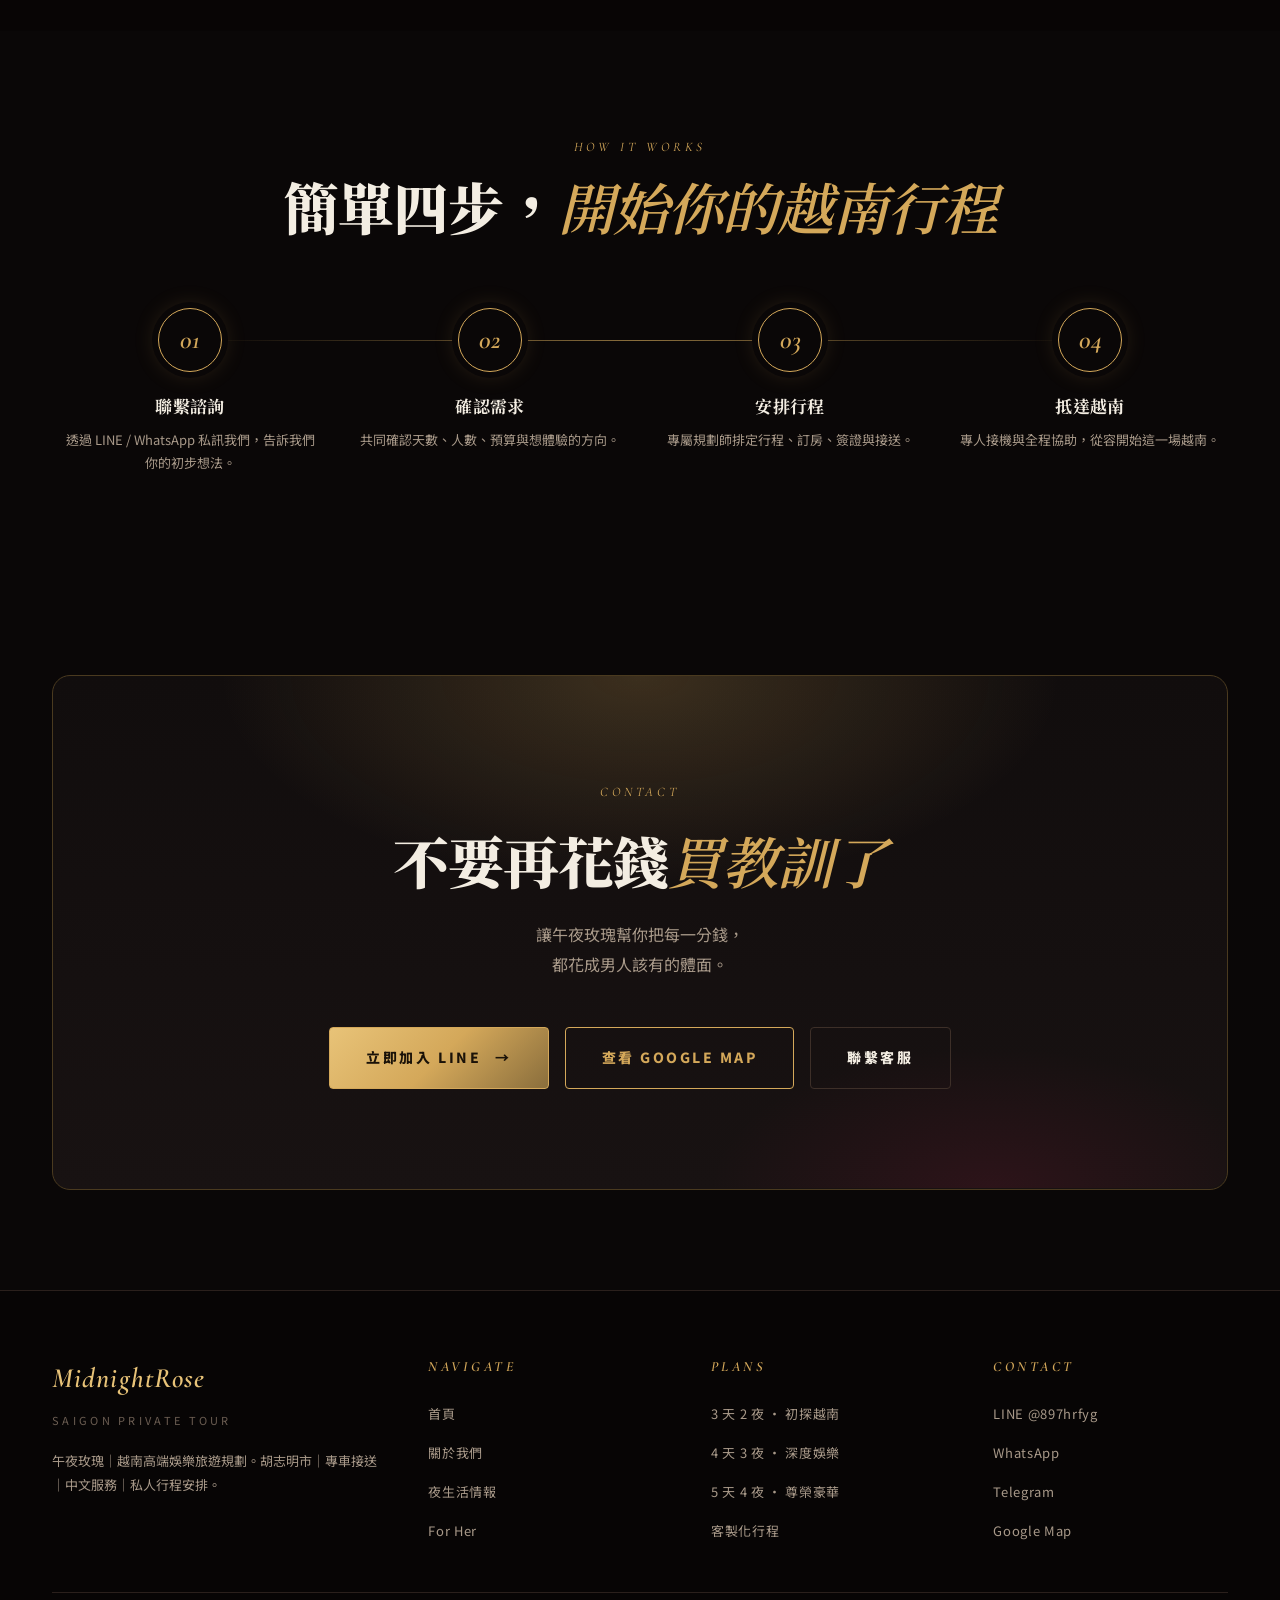
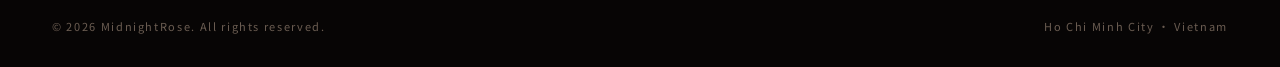
==== commit 7d90b6b6: "feat: rewrite v2 homepage as a premium private-tour concierge Following the new spec: high-end men's" ====
--- a/index.html
+++ b/index.html
@@ -4,401 +4,395 @@
     <meta charset="UTF-8" />
     <meta name="viewport" content="width=device-width, initial-scale=1.0" />
     <meta http-equiv="Cache-Control" content="no-cache, must-revalidate" />
-    <title>MidnightRose 午夜玫瑰暗黑旅遊團</title>
-    <meta name="description" content="趁夜晚還年輕，寫出屬於你的胡志明愛情小說。胡志明第一品牌暗黑旅遊團。" />
+    <title>MidnightRose｜越南高端男士私人旅遊</title>
+    <meta name="description" content="MidnightRose 午夜玫瑰 — 胡志明市專屬男士私人行程規劃。專車接送、夜生活帶路、避坑入門，懂行情的人帶你體面玩越南。" />
 
     <meta property="og:type" content="website" />
-    <meta property="og:title" content="MidnightRose 午夜玫瑰暗黑旅遊團" />
-    <meta property="og:description" content="趁夜晚還年輕，寫出屬於你的胡志明愛情小說。" />
+    <meta property="og:title" content="MidnightRose｜越南高端男士私人旅遊" />
+    <meta property="og:description" content="懂男人需求的越南私人行程團。專車接送、避開消費陷阱、夜生活帶路。" />
     <meta property="og:url" content="https://dabby-wii.github.io/midnightrose-v2/" />
 
-    <link rel="stylesheet" href="./assets/css/style.css?v=2" />
+    <link rel="preconnect" href="https://fonts.googleapis.com" />
+    <link rel="preconnect" href="https://fonts.gstatic.com" crossorigin />
+    <link rel="stylesheet" href="./assets/css/style.css?v=3" />
   </head>
   <body class="page-home">
     <header class="topbar">
       <div class="topbar-inner">
         <a href="./index.html" class="brand">
           <span class="brand-name">MidnightRose</span>
-          <span class="brand-sub">SAIGON DARK TOUR</span>
+          <span class="brand-sub">SAIGON PRIVATE TOUR</span>
         </a>
         <nav class="nav">
           <a class="active" href="./index.html">HOME</a>
           <a href="./about.html">ABOUT</a>
-          <a href="./girls.html">STORES</a>
+          <a href="./girls.html">SCENE</a>
           <a href="./ducks.html">FOR HER</a>
         </nav>
       </div>
     </header>
 
     <main>
-      <section class="hero compact">
+      <!-- Section 1: Hero -->
+      <section class="hero">
         <div class="hero-content">
-          <p class="hero-eyebrow">SAIGON · VIETNAM · SINCE 2024</p>
-          <h1 class="hero-title">
-            趁夜晚<br />還<em>年輕</em>
+          <p class="hero-eyebrow reveal">Since 2024 · Ho Chi Minh City</p>
+          <h1 class="hero-title reveal reveal-delay-1">
+            為男人而生的<br /><em>夜色顧問</em>
           </h1>
-          <p class="hero-tag">寫出屬於你的胡志明愛情小說。胡志明第一品牌暗黑旅遊團。</p>
-          <a class="btn" href="https://line.me/R/ti/p/@897hrfyg" target="_blank" rel="noopener noreferrer">
-            立刻解放你自己 <span>→</span>
-          </a>
-        </div>
-      </section>
-
-      <!-- News carousel -->
+          <p class="hero-tag reveal reveal-delay-2">
+            不是普通旅行社。我們是懂男人需求的越南高端私人行程團隊，<br />
+            從接送、訂房、夜生活到私人帶路，替你把每一個夜晚調成你想要的樣子。
+          </p>
+          <div class="reveal reveal-delay-3">
+            <a class="btn" href="https://line.me/R/ti/p/@897hrfyg" target="_blank" rel="noopener noreferrer">
+              立即加入 LINE 諮詢 <span>→</span>
+            </a>
+          </div>
+          <dl class="hero-meta reveal reveal-delay-3">
+            <div class="hero-meta-item">
+              <dt>Tours</dt>
+              <dd>456+</dd>
+            </div>
+            <div class="hero-meta-item">
+              <dt>Clients</dt>
+              <dd>3,862+</dd>
+            </div>
+            <div class="hero-meta-item">
+              <dt>Years</dt>
+              <dd>Since 2024</dd>
+            </div>
+          </dl>
+        </div>
+      </section>
+
+      <!-- Section 2: Brand intro -->
       <section class="section">
         <div class="container">
-          <div class="section-head bar">
-            <div class="section-title-group">
-              <p class="eyebrow">WHAT'S NEW</p>
-              <h2 class="section-title">新着情報 · 最新消息</h2>
-            </div>
-            <a class="section-more" href="#">VIEW ALL →</a>
-          </div>
-          <div class="news-carousel">
-            <a class="news-item" href="#">
-              <div class="news-thumb"><img src="./assets/images/figma/cherry.jpg" alt="Cherry 春季企劃" loading="lazy" /></div>
-              <div class="news-body">
-                <p class="news-date">2026.05.13</p>
-                <h3 class="news-title">Cherry 春季入店企劃，全新成員加入</h3>
-              </div>
-            </a>
-            <a class="news-item" href="#">
-              <div class="news-thumb"><img src="./assets/images/figma/dragon.jpg" alt="龍宮泳池派對" loading="lazy" /></div>
-              <div class="news-body">
-                <p class="news-date">2026.05.10</p>
-                <h3 class="news-title">龍宮週末泳池派對，限量包廂預訂中</h3>
-              </div>
-            </a>
-            <a class="news-item" href="#">
-              <div class="news-thumb"><img src="./assets/images/figma/KTV.jpg" alt="KTV 新店" loading="lazy" /></div>
-              <div class="news-body">
-                <p class="news-date">2026.05.08</p>
-                <h3 class="news-title">LASER KTV 新店開幕，禮服店首推</h3>
-              </div>
-            </a>
-            <a class="news-item" href="#">
-              <div class="news-thumb"><img src="./assets/images/figma/blackpink.jpg" alt="BlackPink 招募" loading="lazy" /></div>
-              <div class="news-body">
-                <p class="news-date">2026.05.05</p>
-                <h3 class="news-title">BlackPink 新進按摩師上線，預約優先</h3>
-              </div>
-            </a>
-            <a class="news-item" href="#">
-              <div class="news-thumb"><img src="./assets/images/banners/hero-banner.png" alt="團隊招募" loading="lazy" /></div>
-              <div class="news-body">
-                <p class="news-date">2026.05.01</p>
-                <h3 class="news-title">五月暗黑旅遊團早鳥優惠開跑</h3>
-              </div>
-            </a>
-          </div>
-        </div>
-      </section>
-
-      <!-- Pickup spotlight -->
+          <div class="brand-intro">
+            <div class="intro-line reveal"></div>
+            <p class="eyebrow reveal">THE CONCIERGE</p>
+            <h2 class="reveal">
+              這不是普通旅行社，<br /><em>這是懂男人需求的私人行程</em>
+            </h2>
+            <p class="reveal reveal-delay-1">
+              在胡志明走跳七年，午夜玫瑰用本地團隊與在地關係網，把繁瑣的細節留給自己，
+              把純粹的體驗留給你。從你下飛機那一刻起，行程、語言、消費透明度，全部有人替你扛住。
+            </p>
+            <p class="reveal reveal-delay-2">
+              我們不賣套裝商品，我們提供——「懂行情的人帶你玩」。
+            </p>
+          </div>
+        </div>
+      </section>
+
+      <!-- Section 3: Service brief -->
+      <section class="section">
+        <div class="container">
+          <div class="section-head">
+            <p class="eyebrow reveal">CORE SERVICES</p>
+            <h2 class="section-title reveal">我們提供<em>什麼</em></h2>
+            <p class="section-lead reveal reveal-delay-1">
+              一條龍的本地落地服務，每一段路都有專業團隊接力。
+            </p>
+          </div>
+          <div class="service-brief">
+            <div class="service-tile reveal">
+              <div class="service-icon">I</div>
+              <h3>專車接送</h3>
+              <p>機場舉牌、市區包車、跨城移動，移動不操心。</p>
+            </div>
+            <div class="service-tile reveal reveal-delay-1">
+              <div class="service-icon">II</div>
+              <h3>簽證代辦</h3>
+              <p>本地簽證公司專業代辦，護照拍給客服即可。</p>
+            </div>
+            <div class="service-tile reveal reveal-delay-2">
+              <div class="service-icon">III</div>
+              <h3>飯店訂房</h3>
+              <p>避開不能盡興的酒店，臨時加開房間也沒問題。</p>
+            </div>
+            <div class="service-tile reveal reveal-delay-3">
+              <div class="service-icon">IV</div>
+              <h3>夜生活帶路</h3>
+              <p>禮服店、薄紗、KTV、Villa，地頭蛇陣容專人引導。</p>
+            </div>
+          </div>
+        </div>
+      </section>
+
+      <!-- Section 4: Packages (the highlight) -->
       <section class="section section-alt">
         <div class="container">
-          <div class="section-head bar">
-            <div class="section-title-group">
-              <p class="eyebrow">PICKUP</p>
-              <h2 class="section-title">ピックアップキャスト · 本月主推</h2>
-            </div>
-            <a class="section-more" href="./about.html">PROFILE →</a>
-          </div>
-          <div class="pickup">
-            <div class="pickup-photo">
-              <img src="./assets/images/figma/a140dc0ad4164c3a81050a14375c81e89e58de03.jpg" alt="Dabby" />
-            </div>
-            <div class="pickup-body">
-              <p class="pickup-tag">FOUNDER · 創辦人</p>
-              <h3>Dabby</h3>
-              <p class="pickup-role">「胡志明的情場屠夫」</p>
-              <p>外表像一隻人見人愛的拉布拉多，但她是午夜玫瑰暗黑旅遊團創辦人。從高端夜店、私人招待會到 KTV 各種成人娛樂場所，每一種規矩她都熟悉，專帶高端商務團、女同團與鴨子團。</p>
-              <p>她的團不是最便宜，但絕對是你跟過最開心的。</p>
-              <dl class="pickup-meta">
-                <div><dt>BASE</dt><dd>胡志明 Saigon</dd></div>
-                <div><dt>GROUP</dt><dd>MidnightRose</dd></div>
-                <div><dt>LANG</dt><dd>中／越／英</dd></div>
-                <div><dt>CONTACT</dt><dd>LINE @897hrfyg</dd></div>
-              </dl>
-            </div>
-          </div>
-        </div>
-      </section>
-
-      <!-- Service ranking -->
+          <div class="section-head">
+            <p class="eyebrow reveal">SIGNATURE PLANS</p>
+            <h2 class="section-title reveal">精選<em>旅遊方案</em></h2>
+            <p class="section-lead reveal reveal-delay-1">
+              三個精心設計的天數規格，從初探到深度體驗，找到你的那一場越南。
+            </p>
+          </div>
+          <div class="packages">
+            <article class="package-card reveal">
+              <span class="package-rank">PLAN · 01</span>
+              <div class="package-thumb">
+                <img src="./assets/images/figma/cherry.jpg" alt="3 天 2 夜｜初探越南" />
+                <div class="package-name">
+                  <span class="package-num">3 DAYS 2 NIGHTS</span>
+                  <h3 class="package-title">初探越南</h3>
+                </div>
+              </div>
+              <div class="package-body">
+                <div class="package-price">
+                  <span class="package-price-main">NT$12,000</span>
+                  <span class="package-price-unit">起 / FROM</span>
+                  <span class="package-price-alt">· US$390 起</span>
+                </div>
+                <div class="package-tags">
+                  <span class="package-tag">新手推薦</span>
+                  <span class="package-tag">短天數</span>
+                  <span class="package-tag">避坑入門</span>
+                </div>
+                <p class="package-desc">
+                  適合第一次來越南，想快速體驗胡志明夜生活與基本行程的客人。包含接送、訂房、夜間帶路。
+                </p>
+                <a class="package-cta" href="https://line.me/R/ti/p/@897hrfyg" target="_blank" rel="noopener noreferrer">
+                  立即諮詢 <span>→</span>
+                </a>
+              </div>
+            </article>
+
+            <article class="package-card reveal reveal-delay-1">
+              <span class="package-rank">PLAN · 02</span>
+              <div class="package-thumb">
+                <img src="./assets/images/figma/dragon.jpg" alt="4 天 3 夜｜深度娛樂" />
+                <div class="package-name">
+                  <span class="package-num">4 DAYS 3 NIGHTS</span>
+                  <h3 class="package-title">深度娛樂</h3>
+                </div>
+              </div>
+              <div class="package-body">
+                <div class="package-price">
+                  <span class="package-price-main">NT$16,000</span>
+                  <span class="package-price-unit">起 / FROM</span>
+                  <span class="package-price-alt">· US$510 起</span>
+                </div>
+                <div class="package-tags">
+                  <span class="package-tag">人氣方案</span>
+                  <span class="package-tag">夜生活</span>
+                  <span class="package-tag">專車安排</span>
+                </div>
+                <p class="package-desc">
+                  適合想玩得更完整，包含餐廳、KTV、按摩、夜間行程的客人。本月最熱門方案。
+                </p>
+                <a class="package-cta" href="https://line.me/R/ti/p/@897hrfyg" target="_blank" rel="noopener noreferrer">
+                  立即諮詢 <span>→</span>
+                </a>
+              </div>
+            </article>
+
+            <article class="package-card reveal reveal-delay-2">
+              <span class="package-rank">PLAN · 03</span>
+              <div class="package-thumb">
+                <img src="./assets/images/figma/KTV.jpg" alt="5 天 4 夜｜尊榮豪華" />
+                <div class="package-name">
+                  <span class="package-num">5 DAYS 4 NIGHTS</span>
+                  <h3 class="package-title">尊榮豪華</h3>
+                </div>
+              </div>
+              <div class="package-body">
+                <div class="package-price">
+                  <span class="package-price-main">NT$20,000</span>
+                  <span class="package-price-unit">起 / FROM</span>
+                  <span class="package-price-alt">· US$640 起</span>
+                </div>
+                <div class="package-tags">
+                  <span class="package-tag">VIP 推薦</span>
+                  <span class="package-tag">深度安排</span>
+                  <span class="package-tag">高端體驗</span>
+                </div>
+                <p class="package-desc">
+                  適合想完整體驗越南高端娛樂、旅遊與私人行程安排的客人。專屬司機、私人飯店、量身定製。
+                </p>
+                <a class="package-cta" href="https://line.me/R/ti/p/@897hrfyg" target="_blank" rel="noopener noreferrer">
+                  立即諮詢 <span>→</span>
+                </a>
+              </div>
+            </article>
+          </div>
+        </div>
+      </section>
+
+      <!-- Section 5: Audience -->
       <section class="section">
         <div class="container">
-          <div class="section-head bar">
-            <div class="section-title-group">
-              <p class="eyebrow">RANKING</p>
-              <h2 class="section-title">サービスランキング · 服務排行</h2>
-              <p class="section-cn">月間預約人氣排行</p>
-            </div>
-            <a class="section-more" href="#">VIEW ALL →</a>
-          </div>
-          <div class="ranking-list">
-            <a class="rank-row" href="./girls.html">
-              <span class="rank-num gold">01</span>
-              <div class="rank-thumb"><img src="./assets/images/figma/cherry.jpg" alt="" /></div>
-              <div class="rank-info">
-                <h4>暗黑導遊團 · KTV 行程</h4>
-                <p>新手村首選 · 標準化收費</p>
-              </div>
-              <div class="rank-meta"><strong>1248</strong>BOOKINGS</div>
-            </a>
-            <a class="rank-row" href="./ducks.html">
-              <span class="rank-num silver">02</span>
-              <div class="rank-thumb"><img src="./assets/images/people/vietnam-brother.png" alt="" /></div>
-              <div class="rank-info">
-                <h4>女性鴨子團 · For Her</h4>
-                <p>胡志明唯一女性市場導向</p>
-              </div>
-              <div class="rank-meta"><strong>876</strong>BOOKINGS</div>
-            </a>
-            <a class="rank-row" href="./girls.html">
-              <span class="rank-num bronze">03</span>
-              <div class="rank-thumb"><img src="./assets/images/figma/dragon.jpg" alt="" /></div>
-              <div class="rank-info">
-                <h4>龍宮派對 · Pool KTV</h4>
-                <p>酒池肉林極致幻覺體驗</p>
-              </div>
-              <div class="rank-meta"><strong>692</strong>BOOKINGS</div>
-            </a>
-            <a class="rank-row" href="./girls.html">
-              <span class="rank-num">04</span>
-              <div class="rank-thumb"><img src="./assets/images/figma/blackpink.jpg" alt="" /></div>
-              <div class="rank-info">
-                <h4>BlackPink Massage</h4>
-                <p>大頭小頭都照顧的按摩店</p>
-              </div>
-              <div class="rank-meta"><strong>514</strong>BOOKINGS</div>
-            </a>
-            <a class="rank-row" href="./girls.html">
-              <span class="rank-num">05</span>
-              <div class="rank-thumb"><img src="./assets/images/figma/c240646c52184b073be5797af068c2ba8a55a6b0.jpg" alt="" /></div>
-              <div class="rank-info">
-                <h4>范五老街 Bar Hop</h4>
-                <p>club / DJ / Live Band 一條龍</p>
-              </div>
-              <div class="rank-meta"><strong>388</strong>BOOKINGS</div>
-            </a>
-            <a class="rank-row" href="./girls.html">
-              <span class="rank-num">06</span>
-              <div class="rank-thumb"><img src="./assets/images/figma/KTV.jpg" alt="" /></div>
-              <div class="rank-info">
-                <h4>禮服 / 薄紗 / 裸體 KTV</h4>
-                <p>41 / Limited / New Stocking</p>
-              </div>
-              <div class="rank-meta"><strong>312</strong>BOOKINGS</div>
-            </a>
-          </div>
-        </div>
-      </section>
-
-      <!-- Store ranking TOP 3 -->
+          <div class="section-head">
+            <p class="eyebrow reveal">WHO IT'S FOR</p>
+            <h2 class="section-title reveal">什麼樣的人<em>適合午夜玫瑰</em></h2>
+          </div>
+          <ul class="audience-list">
+            <li class="reveal">第一次來越南，不想踩雷的人</li>
+            <li class="reveal reveal-delay-1">想體驗夜生活，但不懂行情的人</li>
+            <li class="reveal">想要有人安排接送、飯店、行程的人</li>
+            <li class="reveal reveal-delay-1">想玩得有質感，不想浪費時間的人</li>
+            <li class="reveal">重視隱私、安全與體面的人</li>
+            <li class="reveal reveal-delay-1">想帶兄弟一起出國放鬆的人</li>
+          </ul>
+        </div>
+      </section>
+
+      <!-- Section 6: Why us -->
       <section class="section section-alt">
         <div class="container">
-          <div class="section-head bar">
-            <div class="section-title-group">
-              <p class="eyebrow">STORE TOP 3</p>
-              <h2 class="section-title">店舗ランキング · 店家排行</h2>
-            </div>
-            <a class="section-more" href="./girls.html">ALL STORES →</a>
-          </div>
-          <div class="stores">
-            <a class="store-card" href="./girls.html">
-              <div class="store-thumb">
-                <span class="store-rank">NO.01</span>
-                <img src="./assets/images/figma/cherry.jpg" alt="Cherry" loading="lazy" />
-              </div>
-              <div class="store-body">
-                <p class="store-tagline">JAPANESE STREET</p>
-                <h3>Cherry</h3>
-                <p>越南旅遊必考題，新手村首選，標準化收費，妹子顏值頗高。</p>
-              </div>
-            </a>
-            <a class="store-card" href="./girls.html">
-              <div class="store-thumb">
-                <span class="store-rank">NO.02</span>
-                <img src="./assets/images/figma/dragon.jpg" alt="龍宮" loading="lazy" />
-              </div>
-              <div class="store-body">
-                <p class="store-tagline">POOL KTV</p>
-                <h3>龍宮</h3>
-                <p>滿足你對酒池肉林的極致幻想，泳池包廂別墅 + 一大堆妹子。</p>
-              </div>
-            </a>
-            <a class="store-card" href="./girls.html">
-              <div class="store-thumb">
-                <span class="store-rank">NO.03</span>
-                <img src="./assets/images/figma/KTV.jpg" alt="KTV" loading="lazy" />
-              </div>
-              <div class="store-body">
-                <p class="store-tagline">KARAOKE</p>
-                <h3>KTV</h3>
-                <p>禮服店、薄紗店、裸體店，41 / Limited / New Stocking 一網打盡。</p>
-              </div>
-            </a>
-          </div>
-        </div>
-      </section>
-
-      <!-- Special features -->
+          <div class="section-head">
+            <p class="eyebrow reveal">WHY MIDNIGHT ROSE</p>
+            <h2 class="section-title reveal">你需要的不是攻略，<em>是懂行情的人</em></h2>
+          </div>
+          <div class="why-list">
+            <article class="why-item reveal">
+              <span class="why-num">01</span>
+              <div class="why-text">
+                <h3>熟悉當地消費行情</h3>
+                <p>七年累積的本地資料庫，從一杯啤酒到一個包廂，我們知道公道價格在哪。</p>
+              </div>
+            </article>
+            <article class="why-item reveal reveal-delay-1">
+              <span class="why-num">02</span>
+              <div class="why-text">
+                <h3>知道哪些地方適合台灣客人</h3>
+                <p>地頭蛇陣容實地走訪過每一家店家，篩選出真正適合台灣客人的口味與消費結構。</p>
+              </div>
+            </article>
+            <article class="why-item reveal">
+              <span class="why-num">03</span>
+              <div class="why-text">
+                <h3>協助你避開不透明消費</h3>
+                <p>所有項目公開透明，我們賺多少你一比就知道。不再當被擦得透亮的盤子。</p>
+              </div>
+            </article>
+            <article class="why-item reveal reveal-delay-1">
+              <span class="why-num">04</span>
+              <div class="why-text">
+                <h3>節省溝通與試錯成本</h3>
+                <p>中文／越南文雙語團隊，把翻譯、議價、選店的時間還給你，專心享受就好。</p>
+              </div>
+            </article>
+            <article class="why-item reveal">
+              <span class="why-num">05</span>
+              <div class="why-text">
+                <h3>讓旅程更安全、更順、更有面子</h3>
+                <p>從機場接送到深夜送回飯店，每一段路都有人照看。穩穩地玩，體面地走。</p>
+              </div>
+            </article>
+            <article class="why-item reveal reveal-delay-1">
+              <span class="why-num">06</span>
+              <div class="why-text">
+                <h3>客製化每一場行程</h3>
+                <p>不賣套裝商品。我們依你的時間、預算、偏好，量身組合每一晚的安排。</p>
+              </div>
+            </article>
+          </div>
+        </div>
+      </section>
+
+      <!-- Section 7: Process -->
       <section class="section">
         <div class="container">
-          <div class="section-head bar">
-            <div class="section-title-group">
-              <p class="eyebrow">SPECIAL</p>
-              <h2 class="section-title">独占企画 · 特別企劃</h2>
-            </div>
-            <a class="section-more" href="#">VIEW ALL →</a>
-          </div>
-          <div class="special-grid">
-            <a class="special-card" href="#">
-              <div class="special-thumb">
-                <span class="special-tag">EVENT</span>
-                <img src="./assets/images/banners/hero-banner.png" alt="" loading="lazy" />
-              </div>
-              <div class="special-body">
-                <p class="special-date">2026.05 SPECIAL</p>
-                <h4>胡志明限定派對之夜｜五月特別場</h4>
-              </div>
-            </a>
-            <a class="special-card" href="#">
-              <div class="special-thumb">
-                <span class="special-tag">TOUR</span>
-                <img src="./assets/images/ducks/feature-banner.png" alt="" loading="lazy" />
-              </div>
-              <div class="special-body">
-                <p class="special-date">2026.04 EXCLUSIVE</p>
-                <h4>女性鴨子團獨家專訪｜南洋情人企劃</h4>
-              </div>
-            </a>
-            <a class="special-card" href="#">
-              <div class="special-thumb">
-                <span class="special-tag">VIP</span>
-                <img src="./assets/images/figma/16f07ebbf789b45e8d3afa5d87d3b06ed3c31404.jpg" alt="" loading="lazy" />
-              </div>
-              <div class="special-body">
-                <p class="special-date">2026.04 SHOOT</p>
-                <h4>龍宮深度體驗｜泳池派對攝影集</h4>
-              </div>
-            </a>
-          </div>
-        </div>
-      </section>
-
-      <!-- FAQ -->
-      <section class="section section-alt">
-        <div class="container">
-          <div class="section-head bar">
-            <div class="section-title-group">
-              <p class="eyebrow">FAQ</p>
-              <h2 class="section-title">越南旅行常見問題</h2>
-            </div>
-          </div>
-          <div class="faq-list">
-            <details class="faq-item">
-              <summary>越南暗黑旅遊只有一個人，能參加嗎？</summary>
-              <div class="faq-answer">
-                <p>當然可以。我們會為你媒合想參與越南暗黑旅遊的團友，確定成團後建立專屬群組，能在出發前互相認識。Anyway, open your mind.</p>
-              </div>
-            </details>
-            <details class="faq-item">
-              <summary>我需要帶多少錢才能玩得盡興？</summary>
-              <div class="faq-answer">
-                <p>帶台幣來就好，不需事先換匯。抵達胡志明後導遊會帶你去濱城市場換匯，匯率比機場好。一天 10000 台幣可以活得很舒服，15000 可以像國王。</p>
-              </div>
-            </details>
-            <details class="faq-item">
-              <summary>跟團途中可以中離去自己喜歡的行程嗎？</summary>
-              <div class="faq-answer">
-                <p>完全沒問題。如果中途突然文藝魂燃起，可以脫離大部隊自己行動，等到有喜歡的活動再會合。</p>
-              </div>
-            </details>
-            <details class="faq-item">
-              <summary>我需要帶什麼東西去嗎？</summary>
-              <div class="faq-answer">
-                <p>除了護照、簽證、信用卡、充電線、錢與換洗衣物外，什麼都不用準備。Uncle 只剩一隻懶叫也可以在這裡很逍遙。</p>
-              </div>
-            </details>
-            <details class="faq-item">
-              <summary>我的社交能力很爛，但又想跟妹妹談戀愛怎麼辦？</summary>
-              <div class="faq-answer">
-                <p>導遊可以協助你，但只能出面幫你談價錢。戀愛感的部分這裡的 KTV 小妹們都很會引導，享受這份難得的夏日戀情即可。</p>
-              </div>
-            </details>
-          </div>
-        </div>
-      </section>
-
-      <!-- Stats CTA -->
+          <div class="section-head">
+            <p class="eyebrow reveal">HOW IT WORKS</p>
+            <h2 class="section-title reveal">簡單四步，<em>開始你的越南行程</em></h2>
+          </div>
+          <div class="process-flow">
+            <div class="process-step reveal">
+              <div class="process-num">01</div>
+              <h3>聯繫諮詢</h3>
+              <p>透過 LINE / WhatsApp 私訊我們，告訴我們你的初步想法。</p>
+            </div>
+            <div class="process-step reveal reveal-delay-1">
+              <div class="process-num">02</div>
+              <h3>確認需求</h3>
+              <p>共同確認天數、人數、預算與想體驗的方向。</p>
+            </div>
+            <div class="process-step reveal reveal-delay-2">
+              <div class="process-num">03</div>
+              <h3>安排行程</h3>
+              <p>專屬規劃師排定行程、訂房、簽證與接送。</p>
+            </div>
+            <div class="process-step reveal reveal-delay-3">
+              <div class="process-num">04</div>
+              <h3>抵達越南</h3>
+              <p>專人接機與全程協助，從容開始這一場越南。</p>
+            </div>
+          </div>
+        </div>
+      </section>
+
+      <!-- Section 8: Final CTA -->
       <section class="section">
         <div class="container">
-          <div class="cta-block">
-            <p class="eyebrow">SINCE 2024.06</p>
-            <h3 class="cta-title">明天可以後悔<br />今夜必須喝醉</h3>
-            <div class="stats-grid">
-              <div class="stat">
-                <span class="stat-num">456+</span>
-                <span class="stat-label">Tour</span>
-              </div>
-              <div class="stat">
-                <span class="stat-num">3862+</span>
-                <span class="stat-label">Clients</span>
-              </div>
-              <div class="stat">
-                <span class="stat-num">2188+</span>
-                <span class="stat-label">Reviews</span>
-              </div>
-            </div>
-            <a class="btn" href="https://line.me/R/ti/p/@897hrfyg" target="_blank" rel="noopener noreferrer">
-              立刻出發，直達仙境 <span>→</span>
-            </a>
+          <div class="final-cta reveal">
+            <div class="final-cta-inner">
+              <p class="eyebrow">CONTACT</p>
+              <h2>不要再花錢<em>買教訓了</em></h2>
+              <p class="final-cta-lead">
+                讓午夜玫瑰幫你把每一分錢，<br />都花成男人該有的體面。
+              </p>
+              <div class="final-cta-buttons">
+                <a class="btn" href="https://line.me/R/ti/p/@897hrfyg" target="_blank" rel="noopener noreferrer">
+                  立即加入 LINE <span>→</span>
+                </a>
+                <a class="btn btn-outline" href="https://maps.google.com" target="_blank" rel="noopener noreferrer">
+                  查看 Google Map
+                </a>
+                <a class="btn btn-ghost" href="mailto:hi@midnightrose.tw">
+                  聯繫客服
+                </a>
+              </div>
+            </div>
           </div>
         </div>
       </section>
     </main>
 
+    <!-- Section 9: Footer -->
     <footer class="footer">
       <div class="footer-inner">
         <div class="footer-cols">
           <div class="footer-brand-block">
             <p class="footer-brand">MidnightRose</p>
-            <p class="footer-tag">SAIGON DARK TOUR</p>
-            <p>胡志明第一品牌暗黑旅遊團。從接送、簽證、訂房到娛樂全套服務，地頭蛇陣容為你量身打造每一個夜晚。</p>
+            <p class="footer-tag">SAIGON PRIVATE TOUR</p>
+            <p>午夜玫瑰｜越南高端娛樂旅遊規劃。胡志明市｜專車接送｜中文服務｜私人行程安排。</p>
           </div>
           <div class="footer-col">
-            <h5>NAVIGATE</h5>
+            <h5>Navigate</h5>
             <ul>
-              <li><a href="./index.html">HOME</a></li>
-              <li><a href="./about.html">ABOUT</a></li>
-              <li><a href="./girls.html">STORES</a></li>
-              <li><a href="./ducks.html">FOR HER</a></li>
+              <li><a href="./index.html">首頁</a></li>
+              <li><a href="./about.html">關於我們</a></li>
+              <li><a href="./girls.html">夜生活情報</a></li>
+              <li><a href="./ducks.html">For Her</a></li>
             </ul>
           </div>
           <div class="footer-col">
-            <h5>SERVICES</h5>
+            <h5>Plans</h5>
             <ul>
-              <li><a href="./index.html">接送與包車</a></li>
-              <li><a href="./index.html">代辦簽證</a></li>
-              <li><a href="./index.html">訂房服務</a></li>
-              <li><a href="./index.html">娛樂服務</a></li>
+              <li><a href="#">3 天 2 夜 · 初探越南</a></li>
+              <li><a href="#">4 天 3 夜 · 深度娛樂</a></li>
+              <li><a href="#">5 天 4 夜 · 尊榮豪華</a></li>
+              <li><a href="#">客製化行程</a></li>
             </ul>
           </div>
           <div class="footer-col">
-            <h5>CONTACT</h5>
+            <h5>Contact</h5>
             <ul>
               <li><a href="https://line.me/R/ti/p/@897hrfyg" target="_blank" rel="noopener noreferrer">LINE @897hrfyg</a></li>
-              <li><a href="mailto:hi@midnightrose.tw">EMAIL</a></li>
-              <li><a href="#">INSTAGRAM</a></li>
-              <li><a href="#">TELEGRAM</a></li>
+              <li><a href="#" target="_blank" rel="noopener noreferrer">WhatsApp</a></li>
+              <li><a href="#" target="_blank" rel="noopener noreferrer">Telegram</a></li>
+              <li><a href="https://maps.google.com" target="_blank" rel="noopener noreferrer">Google Map</a></li>
             </ul>
           </div>
         </div>
         <div class="footer-bottom">
           <span>© 2026 MidnightRose. All rights reserved.</span>
-          <span>SAIGON · VIETNAM</span>
+          <span>Ho Chi Minh City · Vietnam</span>
         </div>
       </div>
     </footer>
--- a/assets/css/style.css
+++ b/assets/css/style.css
@@ -1,44 +1,75 @@
 /* ============================================================
-   MidnightRose v2 — KG-inspired dark luxury layout
+   MidnightRose v2 — 高端男士私人旅遊會所
    ============================================================ */
 
+@import url("https://fonts.googleapis.com/css2?family=Noto+Sans+TC:wght@400;500;600;700;900&family=Noto+Serif+TC:wght@500;700;900&family=Cormorant+Garamond:wght@500;600;700&display=swap");
+
 :root {
-  --bg: #0a0a0a;
-  --bg-elev: #141414;
-  --bg-card: #1a1a1a;
-  --border: #2a2a2a;
-  --border-strong: #3a3a3a;
-  --text: #ffffff;
-  --text-dim: #a0a0a0;
-  --text-mute: #6a6a6a;
-  --accent: #d4a85a;
-  --accent-hover: #e6c376;
-  --accent-dim: #8a6f3c;
-  --container: 1280px;
+  /* Background */
+  --bg: #0a0707;
+  --bg-elev: #110d0d;
+  --bg-card: #181212;
+  --bg-deep: #050303;
+
+  /* Border */
+  --border: #2a201c;
+  --border-strong: #3d2f28;
+  --border-gold: #4a3a1f;
+
+  /* Text */
+  --text: #f3ede2;
+  --text-dim: #a89989;
+  --text-mute: #6b5d52;
+
+  /* Accents */
+  --gold: #d4a85a;
+  --gold-bright: #e8c378;
+  --gold-deep: #8a6e3c;
+  --rose: #8b1a3a;
+  --rose-glow: rgba(139, 26, 58, 0.18);
+  --gold-glow: rgba(212, 168, 90, 0.22);
+
+  /* Spacing */
+  --container: 1240px;
   --pad: 32px;
   --pad-mobile: 20px;
+
+  /* Radius */
   --r-sm: 4px;
-  --r-md: 8px;
-  --r-lg: 16px;
-  --font: "Noto Sans TC", "Hiragino Sans", "Microsoft JhengHei", "Helvetica Neue", system-ui, sans-serif;
-}
-
-* { box-sizing: border-box; }
+  --r-md: 10px;
+  --r-lg: 18px;
+
+  /* Fonts */
+  --font-sans: "Noto Sans TC", "Hiragino Sans", "Microsoft JhengHei", system-ui, sans-serif;
+  --font-serif: "Noto Serif TC", "Cormorant Garamond", "Times New Roman", serif;
+  --font-display: "Cormorant Garamond", "Noto Serif TC", serif;
+}
+
+* { box-sizing: border-box; margin: 0; padding: 0; }
 
 html, body {
-  margin: 0;
-  padding: 0;
   background: var(--bg);
   color: var(--text);
-  font-family: var(--font);
+  font-family: var(--font-sans);
   font-size: 16px;
-  line-height: 1.6;
+  line-height: 1.7;
   -webkit-font-smoothing: antialiased;
   scroll-behavior: smooth;
+  overflow-x: hidden;
+}
+
+body {
+  background-image:
+    radial-gradient(ellipse 800px 600px at 90% 0%, var(--gold-glow), transparent 70%),
+    radial-gradient(ellipse 700px 500px at 10% 30%, var(--rose-glow), transparent 70%),
+    radial-gradient(ellipse 900px 700px at 50% 100%, rgba(139, 26, 58, 0.08), transparent 70%);
+  background-attachment: fixed;
 }
 
 a { color: inherit; text-decoration: none; }
 img { display: block; max-width: 100%; }
+ul { list-style: none; }
+button { font-family: inherit; cursor: pointer; }
 
 /* ===== Container ===== */
 .container {
@@ -56,9 +87,9 @@
   position: sticky;
   top: 0;
   z-index: 100;
-  background: rgba(10, 10, 10, 0.85);
-  backdrop-filter: blur(16px);
-  -webkit-backdrop-filter: blur(16px);
+  background: rgba(10, 7, 7, 0.78);
+  backdrop-filter: blur(20px);
+  -webkit-backdrop-filter: blur(20px);
   border-bottom: 1px solid var(--border);
 }
 
@@ -69,7 +100,7 @@
   display: flex;
   align-items: center;
   justify-content: space-between;
-  gap: 24px;
+  gap: 20px;
 }
 
 .brand {
@@ -79,65 +110,64 @@
 }
 
 .brand-name {
-  font-size: 20px;
-  font-weight: 900;
-  color: var(--text);
-  letter-spacing: 0.04em;
+  font-family: var(--font-display);
+  font-size: 26px;
+  font-weight: 600;
+  color: var(--gold-bright);
+  letter-spacing: 0.06em;
+  font-style: italic;
 }
 
 .brand-sub {
-  margin-top: 4px;
+  margin-top: 2px;
   font-size: 10px;
   color: var(--text-mute);
-  letter-spacing: 0.15em;
+  letter-spacing: 0.3em;
+  text-transform: uppercase;
 }
 
 .nav {
   display: flex;
-  gap: 36px;
+  gap: 32px;
 }
 
 .nav a {
-  font-size: 13px;
+  font-size: 12px;
   font-weight: 600;
   color: var(--text-dim);
-  letter-spacing: 0.12em;
-  transition: color 0.2s;
-  position: relative;
-  padding: 4px 0;
-}
-
-.nav a:hover { color: var(--text); }
-
-.nav a.active {
-  color: var(--accent);
-}
-
+  letter-spacing: 0.2em;
+  transition: color 0.25s;
+  position: relative;
+  padding: 6px 0;
+}
+
+.nav a:hover { color: var(--gold-bright); }
+.nav a.active { color: var(--gold); }
 .nav a.active::after {
   content: "";
   position: absolute;
-  left: 0;
-  right: 0;
-  bottom: -2px;
+  left: 50%;
+  bottom: 0;
+  transform: translateX(-50%);
+  width: 28px;
   height: 1px;
-  background: var(--accent);
+  background: var(--gold);
 }
 
 @media (max-width: 768px) {
   .topbar-inner { padding: 14px var(--pad-mobile); }
-  .nav { gap: 16px; }
-  .nav a { font-size: 11px; letter-spacing: 0.08em; }
-  .brand-name { font-size: 16px; }
-  .brand-sub { font-size: 9px; }
+  .nav { gap: 14px; }
+  .nav a { font-size: 10px; letter-spacing: 0.15em; }
+  .brand-name { font-size: 20px; }
+  .brand-sub { font-size: 9px; letter-spacing: 0.2em; }
 }
 
 /* ===== Hero ===== */
 .hero {
   position: relative;
-  min-height: 88vh;
+  min-height: 92vh;
   display: flex;
   align-items: center;
-  background: var(--bg);
   overflow: hidden;
 }
 
@@ -146,28 +176,29 @@
   position: absolute;
   inset: 0;
   background:
-    radial-gradient(ellipse at 70% 30%, rgba(212, 168, 90, 0.08), transparent 50%),
-    radial-gradient(ellipse at 30% 80%, rgba(212, 168, 90, 0.05), transparent 50%);
+    radial-gradient(ellipse 600px 400px at 75% 50%, var(--gold-glow), transparent 60%),
+    radial-gradient(ellipse 500px 700px at 20% 100%, var(--rose-glow), transparent 60%);
   pointer-events: none;
 }
 
 .hero-content {
   position: relative;
   max-width: var(--container);
+  width: 100%;
   margin: 0 auto;
   padding: 120px var(--pad) 80px;
-  width: 100%;
 }
 
 .hero-eyebrow {
-  font-size: 12px;
-  font-weight: 600;
-  color: var(--accent);
-  letter-spacing: 0.4em;
+  font-family: var(--font-display);
+  font-size: 14px;
+  font-style: italic;
+  color: var(--gold);
+  letter-spacing: 0.3em;
+  margin-bottom: 28px;
+  padding-left: 60px;
+  position: relative;
   text-transform: uppercase;
-  margin: 0 0 24px;
-  padding-left: 60px;
-  position: relative;
 }
 
 .hero-eyebrow::before {
@@ -177,82 +208,146 @@
   top: 50%;
   width: 44px;
   height: 1px;
-  background: var(--accent);
+  background: var(--gold);
 }
 
 .hero-title {
-  font-size: clamp(48px, 9vw, 120px);
+  font-family: var(--font-serif);
+  font-size: clamp(48px, 8vw, 110px);
   font-weight: 900;
-  line-height: 0.95;
-  letter-spacing: -0.03em;
-  margin: 0 0 32px;
+  line-height: 1.02;
+  letter-spacing: -0.02em;
+  margin-bottom: 32px;
 }
 
 .hero-title em {
-  color: var(--accent);
-  font-style: normal;
+  font-style: italic;
+  color: var(--gold);
+  font-family: var(--font-display);
+  font-weight: 600;
 }
 
 .hero-tag {
-  font-size: clamp(15px, 1.4vw, 18px);
-  color: var(--text-dim);
-  line-height: 1.7;
-  max-width: 580px;
-  margin: 0 0 40px;
-}
-
+  font-size: clamp(15px, 1.4vw, 19px);
+  color: var(--text-dim);
+  line-height: 1.85;
+  max-width: 540px;
+  margin-bottom: 48px;
+}
+
+.hero-meta {
+  display: flex;
+  gap: 32px;
+  margin-top: 64px;
+  padding-top: 32px;
+  border-top: 1px solid var(--border);
+  max-width: 600px;
+}
+
+.hero-meta-item {
+  display: flex;
+  flex-direction: column;
+  gap: 6px;
+}
+
+.hero-meta-item dt {
+  font-size: 10px;
+  color: var(--text-mute);
+  letter-spacing: 0.25em;
+  text-transform: uppercase;
+}
+
+.hero-meta-item dd {
+  font-family: var(--font-display);
+  font-size: 22px;
+  color: var(--gold);
+  font-weight: 600;
+}
+
+@media (max-width: 768px) {
+  .hero-content { padding: 60px var(--pad-mobile); }
+  .hero-eyebrow { padding-left: 0; font-size: 12px; letter-spacing: 0.25em; }
+  .hero-eyebrow::before { display: none; }
+  .hero-meta { gap: 20px; margin-top: 40px; padding-top: 24px; }
+  .hero-meta-item dd { font-size: 18px; }
+}
+
+/* ===== Buttons (gold gradient with glow) ===== */
 .btn {
   display: inline-flex;
   align-items: center;
   gap: 14px;
-  background: var(--accent);
-  color: #1a1408;
+  background: linear-gradient(135deg, var(--gold-bright), var(--gold) 50%, var(--gold-deep));
+  color: #1a1208;
   padding: 18px 36px;
-  font-size: 15px;
+  font-size: 14px;
   font-weight: 800;
-  letter-spacing: 0.1em;
+  letter-spacing: 0.18em;
   border-radius: var(--r-sm);
-  transition: all 0.25s;
-  border: none;
+  text-transform: uppercase;
+  transition: all 0.3s;
+  border: 1px solid var(--gold);
+  position: relative;
+  overflow: hidden;
   cursor: pointer;
 }
 
+.btn::before {
+  content: "";
+  position: absolute;
+  inset: 0;
+  background: linear-gradient(120deg, transparent 30%, rgba(255, 255, 255, 0.35) 50%, transparent 70%);
+  transform: translateX(-100%);
+  transition: transform 0.6s;
+}
+
 .btn:hover {
-  background: var(--accent-hover);
   transform: translateY(-2px);
-  box-shadow: 0 16px 32px rgba(212, 168, 90, 0.25);
-}
+  box-shadow: 0 12px 32px rgba(212, 168, 90, 0.4), 0 0 24px rgba(212, 168, 90, 0.2);
+}
+
+.btn:hover::before { transform: translateX(100%); }
 
 .btn-outline {
   background: transparent;
-  border: 1px solid var(--accent);
-  color: var(--accent);
+  border: 1px solid var(--gold);
+  color: var(--gold);
+  box-shadow: 0 0 0 1px rgba(212, 168, 90, 0);
 }
 
 .btn-outline:hover {
-  background: var(--accent);
-  color: #1a1408;
+  background: linear-gradient(135deg, var(--gold-bright), var(--gold) 50%, var(--gold-deep));
+  color: #1a1208;
+  border-color: var(--gold-bright);
+}
+
+.btn-ghost {
+  background: transparent;
+  border: 1px solid var(--border-strong);
+  color: var(--text);
+}
+
+.btn-ghost:hover {
+  border-color: var(--gold);
+  color: var(--gold);
+  transform: translateY(-2px);
 }
 
 @media (max-width: 768px) {
-  .hero-content { padding: 80px var(--pad-mobile) 60px; }
-  .hero-eyebrow { padding-left: 0; font-size: 11px; letter-spacing: 0.3em; }
-  .hero-eyebrow::before { display: none; }
-  .btn { padding: 14px 28px; font-size: 13px; }
+  .btn { padding: 14px 28px; font-size: 12px; letter-spacing: 0.15em; }
 }
 
 /* ===== Section ===== */
 .section {
-  padding: 72px 0;
-}
-
-.section-alt {
-  background: var(--bg-elev);
-}
+  position: relative;
+  padding: 100px 0;
+}
+
+.section-alt { background: rgba(0, 0, 0, 0.25); }
 
 .section-head {
   text-align: center;
-  margin-bottom: 48px;
+  margin-bottom: 64px;
 }
 
 .section-head.bar {
@@ -261,7 +356,7 @@
   justify-content: space-between;
   gap: 24px;
   padding-bottom: 20px;
-  margin-bottom: 32px;
+  margin-bottom: 36px;
   border-bottom: 1px solid var(--border);
   text-align: left;
 }
@@ -270,945 +365,615 @@
 
 .eyebrow {
   display: inline-block;
-  font-size: 11px;
-  font-weight: 700;
-  color: var(--accent);
-  letter-spacing: 0.4em;
+  font-family: var(--font-display);
+  font-size: 13px;
+  font-style: italic;
+  color: var(--gold);
+  letter-spacing: 0.3em;
   text-transform: uppercase;
-  margin: 0 0 12px;
-}
-
-.section-title-group {
-  display: flex;
-  flex-direction: column;
+  margin-bottom: 16px;
 }
 
 .section-title {
-  font-size: clamp(24px, 2.6vw, 36px);
+  font-family: var(--font-serif);
+  font-size: clamp(32px, 4.5vw, 56px);
   font-weight: 900;
   line-height: 1.15;
-  letter-spacing: -0.01em;
+  letter-spacing: -0.02em;
   margin: 0;
+}
+
+.section-title em {
+  font-family: var(--font-display);
+  font-style: italic;
+  color: var(--gold);
+  font-weight: 600;
+}
+
+.section-lead {
+  font-size: 16px;
+  color: var(--text-dim);
+  max-width: 640px;
+  margin: 20px auto 0;
+  line-height: 1.85;
 }
 
 .section-cn {
   margin-top: 6px;
   font-size: 13px;
   color: var(--text-mute);
-  letter-spacing: 0.05em;
+  letter-spacing: 0.08em;
 }
 
 .section-more {
-  font-size: 12px;
-  color: var(--accent);
-  letter-spacing: 0.2em;
+  font-size: 11px;
+  color: var(--gold);
+  letter-spacing: 0.25em;
   text-transform: uppercase;
+  padding-bottom: 4px;
+  border-bottom: 1px solid var(--border-gold);
+  transition: all 0.25s;
   white-space: nowrap;
-  padding-bottom: 4px;
-  border-bottom: 1px solid var(--accent-dim);
-  transition: all 0.2s;
-}
-
-.section-more:hover { border-color: var(--accent); }
-
-.section-title em {
-  color: var(--accent);
-  font-style: normal;
-}
-
-.section-lead {
+}
+
+.section-more:hover { color: var(--gold-bright); border-color: var(--gold-bright); }
+
+@media (max-width: 768px) {
+  .section { padding: 64px 0; }
+  .section-head { margin-bottom: 40px; }
+  .section-head.bar { flex-direction: column; align-items: flex-start; }
+}
+
+/* ===== Brand intro (section 2) ===== */
+.brand-intro {
+  max-width: 880px;
+  margin: 0 auto;
+  text-align: center;
+}
+
+.brand-intro .intro-line {
+  width: 40px;
+  height: 1px;
+  background: var(--gold);
+  margin: 0 auto 28px;
+}
+
+.brand-intro h2 {
+  font-family: var(--font-serif);
+  font-size: clamp(28px, 3.5vw, 44px);
+  font-weight: 700;
+  line-height: 1.4;
+  margin-bottom: 28px;
+  letter-spacing: -0.01em;
+}
+
+.brand-intro h2 em {
+  font-style: italic;
+  color: var(--gold);
+  font-family: var(--font-display);
+}
+
+.brand-intro p {
   font-size: 16px;
   color: var(--text-dim);
-  max-width: 600px;
-  margin: 0 auto;
-  line-height: 1.75;
-}
-
-@media (max-width: 768px) {
-  .section { padding: 48px 0; }
-  .section-head { margin-bottom: 24px; }
-}
-
-/* ===== Hero compact ===== */
-.hero.compact { min-height: 60vh; }
-.hero.compact .hero-content { padding: 80px var(--pad) 56px; }
-.hero.compact .hero-title { font-size: clamp(40px, 7vw, 88px); }
-
-/* ===== News carousel ===== */
-.news-carousel {
+  line-height: 1.95;
+  margin-bottom: 16px;
+}
+
+/* ===== Service brief (section 3) ===== */
+.service-brief {
   display: grid;
-  grid-auto-flow: column;
-  grid-auto-columns: minmax(280px, 1fr);
-  gap: 16px;
-  overflow-x: auto;
-  scrollbar-width: thin;
-  scrollbar-color: var(--accent-dim) transparent;
-  padding-bottom: 12px;
-}
-
-.news-carousel::-webkit-scrollbar { height: 6px; }
-.news-carousel::-webkit-scrollbar-thumb { background: var(--accent-dim); border-radius: 3px; }
-
-.news-item {
-  display: block;
+  grid-template-columns: repeat(4, 1fr);
+  gap: 24px;
+}
+
+.service-tile {
+  padding: 36px 24px 32px;
   background: var(--bg-card);
   border: 1px solid var(--border);
   border-radius: var(--r-md);
+  text-align: center;
+  transition: all 0.3s;
+  position: relative;
   overflow: hidden;
+}
+
+.service-tile::before {
+  content: "";
+  position: absolute;
+  inset: 0;
+  background: radial-gradient(circle at 50% 0%, var(--gold-glow), transparent 60%);
+  opacity: 0;
+  transition: opacity 0.3s;
+  pointer-events: none;
+}
+
+.service-tile:hover {
+  border-color: var(--gold-deep);
+  transform: translateY(-4px);
+}
+
+.service-tile:hover::before { opacity: 1; }
+
+.service-icon {
+  display: inline-flex;
+  align-items: center;
+  justify-content: center;
+  width: 56px;
+  height: 56px;
+  border: 1px solid var(--border-gold);
+  border-radius: 50%;
+  margin-bottom: 20px;
+  font-family: var(--font-display);
+  font-size: 22px;
+  color: var(--gold);
+  font-weight: 600;
+  font-style: italic;
+}
+
+.service-tile h3 {
+  font-family: var(--font-serif);
+  font-size: 19px;
+  font-weight: 700;
+  margin-bottom: 10px;
+  letter-spacing: 0.02em;
+}
+
+.service-tile p {
+  font-size: 13px;
+  color: var(--text-dim);
+  line-height: 1.75;
+}
+
+@media (max-width: 900px) {
+  .service-brief { grid-template-columns: repeat(2, 1fr); }
+}
+
+@media (max-width: 480px) {
+  .service-brief { grid-template-columns: 1fr; }
+}
+
+/* ===== Package cards (roster style) ===== */
+.packages {
+  display: grid;
+  grid-template-columns: repeat(3, 1fr);
+  gap: 28px;
+}
+
+.package-card {
+  position: relative;
+  background: linear-gradient(180deg, var(--bg-card), var(--bg-elev));
+  border: 1px solid var(--border-strong);
+  border-radius: var(--r-md);
+  overflow: hidden;
+  transition: all 0.4s;
+  display: flex;
+  flex-direction: column;
+}
+
+.package-card::before {
+  content: "";
+  position: absolute;
+  inset: -1px;
+  border-radius: inherit;
+  padding: 1px;
+  background: linear-gradient(135deg, var(--gold), transparent 30%, transparent 70%, var(--gold));
+  -webkit-mask:
+    linear-gradient(#fff 0 0) content-box,
+    linear-gradient(#fff 0 0);
+  -webkit-mask-composite: xor;
+  mask-composite: exclude;
+  opacity: 0;
+  transition: opacity 0.4s;
+  pointer-events: none;
+}
+
+.package-card:hover {
+  transform: translateY(-8px);
+  box-shadow:
+    0 24px 48px rgba(0, 0, 0, 0.5),
+    0 0 32px rgba(212, 168, 90, 0.18);
+}
+
+.package-card:hover::before { opacity: 1; }
+
+.package-rank {
+  position: absolute;
+  top: 20px;
+  left: 20px;
+  z-index: 3;
+  font-family: var(--font-display);
+  font-style: italic;
+  font-size: 12px;
+  color: var(--gold);
+  background: rgba(0, 0, 0, 0.75);
+  padding: 5px 12px;
+  border: 1px solid var(--border-gold);
+  letter-spacing: 0.2em;
+}
+
+.package-thumb {
+  position: relative;
+  aspect-ratio: 4 / 5;
+  overflow: hidden;
+  background: var(--bg-deep);
+}
+
+.package-thumb img {
+  width: 100%;
+  height: 100%;
+  object-fit: cover;
+  transition: transform 0.6s, filter 0.4s;
+  filter: brightness(0.85) saturate(0.9);
+}
+
+.package-card:hover .package-thumb img {
+  transform: scale(1.05);
+  filter: brightness(0.95) saturate(1);
+}
+
+.package-thumb::after {
+  content: "";
+  position: absolute;
+  inset: 0;
+  background: linear-gradient(180deg, transparent 40%, rgba(10, 7, 7, 0.95));
+  pointer-events: none;
+}
+
+.package-name {
+  position: absolute;
+  bottom: 24px;
+  left: 24px;
+  right: 24px;
+  z-index: 2;
+}
+
+.package-num {
+  font-family: var(--font-display);
+  font-style: italic;
+  font-size: 13px;
+  color: var(--gold);
+  letter-spacing: 0.25em;
+  text-transform: uppercase;
+  margin-bottom: 8px;
+  display: block;
+}
+
+.package-title {
+  font-family: var(--font-serif);
+  font-size: 26px;
+  font-weight: 700;
+  letter-spacing: 0.02em;
+  line-height: 1.3;
+  color: var(--text);
+}
+
+.package-body {
+  padding: 28px 28px 32px;
+  display: flex;
+  flex-direction: column;
+  gap: 18px;
+  flex: 1;
+}
+
+.package-price {
+  display: flex;
+  align-items: baseline;
+  gap: 12px;
+  flex-wrap: wrap;
+  padding-bottom: 18px;
+  border-bottom: 1px solid var(--border);
+}
+
+.package-price-main {
+  font-family: var(--font-display);
+  font-size: 32px;
+  font-weight: 700;
+  color: var(--gold-bright);
+  letter-spacing: 0.01em;
+  line-height: 1;
+}
+
+.package-price-unit {
+  font-size: 11px;
+  color: var(--text-mute);
+  letter-spacing: 0.2em;
+  text-transform: uppercase;
+}
+
+.package-price-alt {
+  font-size: 13px;
+  color: var(--text-dim);
+  font-weight: 600;
+}
+
+.package-tags {
+  display: flex;
+  flex-wrap: wrap;
+  gap: 6px;
+}
+
+.package-tag {
+  font-size: 11px;
+  color: var(--gold);
+  border: 1px solid var(--border-gold);
+  padding: 4px 10px;
+  border-radius: 2px;
+  letter-spacing: 0.1em;
+}
+
+.package-desc {
+  font-size: 14px;
+  color: var(--text-dim);
+  line-height: 1.8;
+  flex: 1;
+}
+
+.package-cta {
+  display: inline-flex;
+  align-items: center;
+  gap: 10px;
+  margin-top: 8px;
+  font-size: 12px;
+  color: var(--gold);
+  letter-spacing: 0.25em;
+  text-transform: uppercase;
+  font-weight: 700;
+  padding-bottom: 6px;
+  border-bottom: 1px solid var(--border-gold);
+  align-self: flex-start;
   transition: all 0.25s;
 }
 
-.news-item:hover {
-  border-color: var(--accent);
-  transform: translateY(-3px);
-}
-
-.news-thumb {
-  aspect-ratio: 16 / 10;
-  background: var(--bg-elev);
-  overflow: hidden;
-}
-
-.news-thumb img { width: 100%; height: 100%; object-fit: cover; }
-
-.news-body { padding: 14px 16px 18px; }
-
-.news-date {
-  font-size: 11px;
-  color: var(--accent);
-  letter-spacing: 0.15em;
-  margin-bottom: 6px;
-}
-
-.news-title {
-  font-size: 14px;
-  font-weight: 700;
-  line-height: 1.5;
-  color: var(--text);
-  margin: 0;
-}
-
-/* ===== Pickup spotlight ===== */
-.pickup {
+.package-cta:hover {
+  color: var(--gold-bright);
+  gap: 16px;
+  border-color: var(--gold-bright);
+}
+
+@media (max-width: 1000px) {
+  .packages { grid-template-columns: 1fr; max-width: 520px; margin: 0 auto; }
+  .package-thumb { aspect-ratio: 4 / 3; }
+}
+
+/* ===== Audience list ===== */
+.audience-list {
   display: grid;
-  grid-template-columns: 360px 1fr;
-  gap: 40px;
+  grid-template-columns: repeat(2, 1fr);
+  gap: 16px;
+  max-width: 900px;
+  margin: 0 auto;
+}
+
+.audience-list li {
+  display: flex;
+  align-items: center;
+  gap: 18px;
+  padding: 22px 28px;
   background: var(--bg-card);
   border: 1px solid var(--border);
   border-radius: var(--r-md);
-  overflow: hidden;
-}
-
-.pickup-photo { background: var(--bg-elev); }
-.pickup-photo img {
-  width: 100%;
-  height: 100%;
-  object-fit: cover;
-  aspect-ratio: 3 / 4;
-}
-
-.pickup-body { padding: 40px 44px; display: flex; flex-direction: column; justify-content: center; }
-.pickup-tag {
-  font-size: 11px;
-  color: var(--accent);
-  letter-spacing: 0.3em;
-  margin-bottom: 14px;
-}
-.pickup-body h3 { font-size: clamp(28px, 3.5vw, 44px); font-weight: 900; margin: 0 0 8px; letter-spacing: -0.02em; }
-.pickup-role { font-size: 14px; color: var(--accent); margin: 0 0 24px; letter-spacing: 0.05em; }
-.pickup-body p { font-size: 14px; color: var(--text-dim); line-height: 1.85; margin: 0 0 12px; }
-.pickup-meta {
-  margin-top: 24px;
-  padding-top: 20px;
-  border-top: 1px solid var(--border);
+  font-size: 15px;
+  color: var(--text);
+  transition: all 0.25s;
+}
+
+.audience-list li::before {
+  content: "";
+  width: 8px;
+  height: 8px;
+  background: var(--gold);
+  border-radius: 50%;
+  flex-shrink: 0;
+  box-shadow: 0 0 8px var(--gold);
+}
+
+.audience-list li:hover {
+  border-color: var(--gold-deep);
+  background: linear-gradient(135deg, var(--bg-card), var(--bg-elev));
+  transform: translateX(4px);
+}
+
+@media (max-width: 768px) {
+  .audience-list { grid-template-columns: 1fr; gap: 12px; }
+  .audience-list li { padding: 18px 22px; font-size: 14px; }
+}
+
+/* ===== Why-us list (numbered) ===== */
+.why-list {
   display: grid;
-  grid-template-columns: repeat(auto-fit, minmax(140px, 1fr));
-  gap: 16px;
-}
-.pickup-meta div { display: flex; flex-direction: column; gap: 4px; }
-.pickup-meta dt { font-size: 10px; color: var(--text-mute); letter-spacing: 0.2em; }
-.pickup-meta dd { margin: 0; font-size: 13px; color: var(--text); font-weight: 600; }
-
-@media (max-width: 768px) {
-  .pickup { grid-template-columns: 1fr; }
-  .pickup-photo img { aspect-ratio: 4 / 3; }
-  .pickup-body { padding: 24px 24px 28px; }
-}
-
-/* ===== Ranking list ===== */
-.ranking-list {
-  display: flex;
-  flex-direction: column;
-}
-
-.rank-row {
-  display: grid;
-  grid-template-columns: 64px 90px 1fr auto;
-  gap: 20px;
-  align-items: center;
-  padding: 16px 20px;
-  border-bottom: 1px solid var(--border);
-  transition: all 0.2s;
-  text-decoration: none;
-  color: inherit;
-}
-
-.rank-row:first-child { border-top: 1px solid var(--border); }
-.rank-row:hover { background: var(--bg-card); }
-
-.rank-num {
-  font-size: 26px;
-  font-weight: 900;
-  color: var(--accent);
-  letter-spacing: -0.02em;
-  font-style: italic;
-}
-
-.rank-num.gold { color: #ffd76a; }
-.rank-num.silver { color: #c0c8d4; }
-.rank-num.bronze { color: #cd9663; }
-
-.rank-thumb {
-  aspect-ratio: 1;
-  border-radius: var(--r-sm);
-  overflow: hidden;
-  background: var(--bg-elev);
-}
-.rank-thumb img { width: 100%; height: 100%; object-fit: cover; }
-
-.rank-info h4 { font-size: 17px; font-weight: 800; margin: 0 0 4px; letter-spacing: -0.01em; }
-.rank-info p { font-size: 12px; color: var(--text-mute); margin: 0; letter-spacing: 0.05em; }
-
-.rank-meta {
-  text-align: right;
-  font-size: 11px;
-  color: var(--text-mute);
-  letter-spacing: 0.15em;
-}
-
-.rank-meta strong {
-  display: block;
-  font-size: 18px;
-  color: var(--accent);
-  font-weight: 800;
-  font-style: italic;
-}
-
-@media (max-width: 640px) {
-  .rank-row { grid-template-columns: 48px 64px 1fr; gap: 12px; padding: 12px; }
-  .rank-meta { display: none; }
-  .rank-info h4 { font-size: 15px; }
-}
-
-/* ===== Special features grid ===== */
-.special-grid {
-  display: grid;
-  grid-template-columns: repeat(3, minmax(0, 1fr));
-  gap: 16px;
-}
-
-.special-card {
+  grid-template-columns: repeat(2, 1fr);
+  gap: 24px;
+  max-width: 1000px;
+  margin: 0 auto;
+}
+
+.why-item {
+  display: flex;
+  gap: 24px;
+  padding: 28px 32px;
   background: var(--bg-card);
   border: 1px solid var(--border);
   border-radius: var(--r-md);
-  overflow: hidden;
-  transition: all 0.25s;
-}
-
-.special-card:hover { border-color: var(--accent); transform: translateY(-3px); }
-
-.special-thumb {
-  aspect-ratio: 16 / 10;
-  background: var(--bg-elev);
-  overflow: hidden;
-  position: relative;
-}
-.special-thumb img { width: 100%; height: 100%; object-fit: cover; }
-.special-tag {
-  position: absolute;
-  top: 12px;
-  left: 12px;
-  font-size: 10px;
-  color: #1a1408;
-  background: var(--accent);
-  padding: 4px 10px;
-  letter-spacing: 0.15em;
+  transition: all 0.3s;
+}
+
+.why-item:hover {
+  border-color: var(--gold-deep);
+  transform: translateY(-3px);
+}
+
+.why-num {
+  font-family: var(--font-display);
+  font-style: italic;
+  font-size: 36px;
+  color: var(--gold);
+  line-height: 1;
+  font-weight: 600;
+  flex-shrink: 0;
+}
+
+.why-text h3 {
+  font-family: var(--font-serif);
+  font-size: 18px;
   font-weight: 700;
-}
-
-.special-body { padding: 16px 18px 20px; }
-.special-date { font-size: 11px; color: var(--accent); letter-spacing: 0.15em; margin: 0 0 8px; }
-.special-body h4 { font-size: 16px; font-weight: 700; line-height: 1.5; margin: 0; }
-
-@media (max-width: 900px) {
-  .special-grid { grid-template-columns: repeat(2, 1fr); }
-}
-@media (max-width: 540px) {
-  .special-grid { grid-template-columns: 1fr; }
-}
-
-/* ===== Feature grid (numbered who-for) ===== */
-.feature-grid {
+  margin-bottom: 8px;
+  letter-spacing: 0.01em;
+}
+
+.why-text p {
+  font-size: 14px;
+  color: var(--text-dim);
+  line-height: 1.8;
+}
+
+@media (max-width: 768px) {
+  .why-list { grid-template-columns: 1fr; gap: 16px; }
+  .why-item { padding: 22px 24px; gap: 18px; }
+  .why-num { font-size: 30px; }
+}
+
+/* ===== Process flow (4 steps) ===== */
+.process-flow {
   display: grid;
-  grid-template-columns: repeat(5, minmax(0, 1fr));
-  gap: 1px;
-  background: var(--border);
-  border: 1px solid var(--border);
-}
-
-.feature {
-  background: var(--bg);
-  padding: 40px 24px;
-  transition: background 0.25s;
-}
-
-.feature:hover {
-  background: var(--bg-card);
-}
-
-.feature-num {
-  display: block;
-  font-size: 14px;
-  font-weight: 700;
-  color: var(--accent);
-  letter-spacing: 0.1em;
-  margin-bottom: 16px;
-}
-
-.feature h3 {
-  font-size: 22px;
-  font-weight: 800;
-  margin: 0 0 12px;
-  letter-spacing: -0.01em;
-}
-
-.feature p {
-  font-size: 14px;
-  color: var(--text-dim);
-  line-height: 1.7;
-  margin: 0;
-}
-
-@media (max-width: 1023px) {
-  .feature-grid { grid-template-columns: repeat(2, 1fr); }
-}
-
-@media (max-width: 639px) {
-  .feature-grid { grid-template-columns: 1fr; }
-}
-
-/* ===== Services (large cards with number) ===== */
-.services {
-  display: grid;
-  grid-template-columns: repeat(3, minmax(0, 1fr));
+  grid-template-columns: repeat(4, 1fr);
   gap: 24px;
-}
-
-.service-card {
-  background: var(--bg-card);
-  border: 1px solid var(--border);
-  padding: 48px 32px 40px;
-  border-radius: var(--r-md);
-  transition: all 0.25s;
-  position: relative;
-  overflow: hidden;
-}
-
-.service-card::before {
+  position: relative;
+}
+
+.process-flow::before {
   content: "";
   position: absolute;
-  top: 0;
-  left: 0;
-  width: 0;
-  height: 2px;
-  background: var(--accent);
-  transition: width 0.4s;
-}
-
-.service-card:hover {
-  border-color: var(--accent-dim);
-  transform: translateY(-4px);
-}
-
-.service-card:hover::before { width: 100%; }
-
-.service-num {
-  display: block;
+  top: 32px;
+  left: 12.5%;
+  right: 12.5%;
+  height: 1px;
+  background: linear-gradient(90deg, transparent, var(--gold-deep), transparent);
+  z-index: 0;
+}
+
+.process-step {
+  position: relative;
+  z-index: 1;
+  text-align: center;
+  padding: 0 8px;
+}
+
+.process-num {
+  display: inline-flex;
+  align-items: center;
+  justify-content: center;
+  width: 64px;
+  height: 64px;
+  border-radius: 50%;
+  background: var(--bg);
+  border: 1px solid var(--gold);
+  font-family: var(--font-display);
+  font-style: italic;
+  font-size: 26px;
+  color: var(--gold);
+  font-weight: 600;
+  margin-bottom: 20px;
+  box-shadow: 0 0 0 6px var(--bg), 0 0 24px var(--gold-glow);
+  transition: all 0.3s;
+}
+
+.process-step:hover .process-num {
+  background: linear-gradient(135deg, var(--gold-bright), var(--gold-deep));
+  color: #1a1208;
+  box-shadow: 0 0 0 6px var(--bg), 0 0 32px var(--gold);
+}
+
+.process-step h3 {
+  font-family: var(--font-serif);
+  font-size: 17px;
+  font-weight: 700;
+  margin-bottom: 8px;
+  letter-spacing: 0.02em;
+}
+
+.process-step p {
   font-size: 13px;
-  font-weight: 700;
-  color: var(--accent);
-  letter-spacing: 0.15em;
-  margin-bottom: 24px;
-}
-
-.service-card h3 {
-  font-size: 26px;
-  font-weight: 800;
-  margin: 0 0 16px;
-  letter-spacing: -0.01em;
-}
-
-.service-card p {
-  font-size: 14px;
-  color: var(--text-dim);
-  line-height: 1.8;
-  margin: 0;
-}
-
-@media (max-width: 1023px) {
-  .services { grid-template-columns: repeat(2, 1fr); }
-}
-
-@media (max-width: 639px) {
-  .services { grid-template-columns: 1fr; gap: 16px; }
-  .service-card { padding: 32px 24px; }
-}
-
-/* ===== Store cards (featured / directory) ===== */
-.stores {
-  display: grid;
-  grid-template-columns: repeat(3, minmax(0, 1fr));
-  gap: 24px;
-}
-
-.store-card {
-  background: var(--bg-card);
-  border: 1px solid var(--border);
-  border-radius: var(--r-md);
+  color: var(--text-dim);
+  line-height: 1.75;
+}
+
+@media (max-width: 768px) {
+  .process-flow { grid-template-columns: 1fr; gap: 28px; }
+  .process-flow::before { display: none; }
+  .process-step { display: flex; align-items: center; gap: 20px; text-align: left; padding: 0; }
+  .process-step .process-num { margin-bottom: 0; flex-shrink: 0; }
+}
+
+/* ===== Final CTA ===== */
+.final-cta {
+  position: relative;
+  text-align: center;
+  padding: 100px 40px;
+  border: 1px solid var(--border-gold);
+  border-radius: var(--r-lg);
+  background:
+    radial-gradient(ellipse 600px 300px at 50% 0%, var(--gold-glow), transparent 70%),
+    linear-gradient(180deg, var(--bg-elev), var(--bg-card));
   overflow: hidden;
-  transition: all 0.25s;
-  display: block;
-}
-
-.store-card:hover {
-  border-color: var(--accent);
-  transform: translateY(-4px);
-}
-
-.store-thumb {
-  position: relative;
-  aspect-ratio: 4 / 3;
-  background: var(--bg-elev);
-  overflow: hidden;
-}
-
-.store-thumb img {
-  width: 100%;
-  height: 100%;
-  object-fit: cover;
-  transition: transform 0.6s;
-}
-
-.store-card:hover .store-thumb img { transform: scale(1.05); }
-
-.store-rank {
-  position: absolute;
-  top: 16px;
-  left: 16px;
-  background: rgba(0, 0, 0, 0.75);
-  color: var(--accent);
-  font-size: 12px;
-  font-weight: 800;
-  letter-spacing: 0.15em;
-  padding: 6px 14px;
-  border-radius: var(--r-sm);
-}
-
-.store-body {
-  padding: 24px 24px 28px;
-}
-
-.store-body h3 {
-  font-size: 22px;
-  font-weight: 800;
-  margin: 0 0 8px;
-  letter-spacing: -0.01em;
-}
-
-.store-tagline {
-  font-size: 12px;
-  color: var(--accent);
-  letter-spacing: 0.15em;
-  text-transform: uppercase;
-  margin: 0 0 14px;
-}
-
-.store-body p {
-  font-size: 14px;
-  color: var(--text-dim);
-  line-height: 1.7;
-  margin: 0;
-}
-
-@media (max-width: 1023px) {
-  .stores { grid-template-columns: repeat(2, 1fr); }
-}
-
-@media (max-width: 639px) {
-  .stores { grid-template-columns: 1fr; }
-}
-
-/* ===== Directory (girls page) ===== */
-.directory {
-  display: grid;
-  grid-template-columns: 1fr;
-  gap: 32px;
-}
-
-.directory-card {
-  background: var(--bg-card);
-  border: 1px solid var(--border);
-  border-radius: var(--r-md);
-  overflow: hidden;
-  display: grid;
-  grid-template-columns: 360px 1fr;
-  transition: all 0.25s;
-}
-
-.directory-card.reverse {
-  grid-template-columns: 1fr 360px;
-}
-
-.directory-card.reverse .directory-thumb {
-  order: 2;
-}
-
-.directory-card.text-only {
-  grid-template-columns: 1fr;
-}
-
-.directory-card:hover {
-  border-color: var(--accent-dim);
-}
-
-.directory-thumb {
-  background: var(--bg-elev);
-  overflow: hidden;
-  min-height: 280px;
-}
-
-.directory-thumb img {
-  width: 100%;
-  height: 100%;
-  object-fit: cover;
-}
-
-.directory-body {
-  padding: 40px 44px;
-  display: flex;
-  flex-direction: column;
-  justify-content: center;
-}
-
-.directory-card.text-only .directory-body {
-  padding: 40px 56px;
-  max-width: 800px;
-  margin: 0 auto;
-}
-
-.directory-eyebrow {
-  font-size: 11px;
-  color: var(--accent);
-  font-weight: 700;
-  letter-spacing: 0.3em;
-  text-transform: uppercase;
-  margin: 0 0 14px;
-}
-
-.directory-body h3 {
-  font-size: clamp(28px, 3vw, 36px);
-  font-weight: 900;
-  margin: 0 0 20px;
-  letter-spacing: -0.01em;
-}
-
-.directory-body p {
-  font-size: 15px;
-  color: var(--text-dim);
-  line-height: 1.85;
-  margin: 0 0 14px;
-}
-
-.directory-body p:last-child { margin-bottom: 0; }
-
-@media (max-width: 900px) {
-  .directory-card,
-  .directory-card.reverse {
-    grid-template-columns: 1fr;
-  }
-  .directory-card.reverse .directory-thumb {
-    order: 0;
-  }
-  .directory-thumb { aspect-ratio: 4 / 3; min-height: 0; }
-  .directory-body { padding: 32px 24px; }
-  .directory-card.text-only .directory-body { padding: 32px 24px; }
-}
-
-/* ===== Founder / Team (about page) ===== */
-.founder {
-  display: grid;
-  grid-template-columns: 1fr 1.4fr;
-  gap: 56px;
-  align-items: center;
-}
-
-.founder-photo {
-  aspect-ratio: 1;
-  border-radius: var(--r-lg);
-  overflow: hidden;
-  background: var(--bg-elev);
-}
-
-.founder-photo img {
-  width: 100%;
-  height: 100%;
-  object-fit: cover;
-}
-
-.founder-tag {
-  font-size: 11px;
-  color: var(--accent);
-  font-weight: 700;
-  letter-spacing: 0.3em;
-  text-transform: uppercase;
-  margin: 0 0 16px;
-}
-
-.founder h2 {
-  font-size: clamp(40px, 5vw, 64px);
-  font-weight: 900;
-  margin: 0 0 12px;
-  letter-spacing: -0.02em;
-}
-
-.founder-role {
-  font-size: 16px;
-  color: var(--accent);
-  margin: 0 0 28px;
-  letter-spacing: 0.05em;
-}
-
-.founder p {
-  font-size: 15px;
-  color: var(--text-dim);
-  line-height: 1.85;
-  margin: 0 0 16px;
-}
-
-.founder.reverse {
-  grid-template-columns: 1.4fr 1fr;
-}
-
-.founder.reverse .founder-photo {
-  order: 2;
-}
-
-@media (max-width: 900px) {
-  .founder,
-  .founder.reverse { grid-template-columns: 1fr; gap: 32px; }
-  .founder-photo { max-width: 360px; margin: 0 auto; }
-  .founder.reverse .founder-photo { order: 0; }
-}
-
-.team-grid {
-  display: grid;
-  grid-template-columns: repeat(4, minmax(0, 1fr));
-  gap: 24px;
-}
-
-.team-card {
-  background: var(--bg-card);
-  border: 1px solid var(--border);
-  border-radius: var(--r-md);
-  overflow: hidden;
-  transition: all 0.25s;
-}
-
-.team-card:hover {
-  border-color: var(--accent-dim);
-  transform: translateY(-4px);
-}
-
-.team-photo {
-  aspect-ratio: 1;
-  background: var(--bg-elev);
-}
-
-.team-photo img {
-  width: 100%;
-  height: 100%;
-  object-fit: cover;
-}
-
-.team-body {
-  padding: 24px 20px 28px;
-  text-align: center;
-}
-
-.team-body h3 {
-  font-size: 22px;
-  font-weight: 800;
-  margin: 0 0 8px;
-  letter-spacing: -0.01em;
-}
-
-.team-body p {
-  font-size: 13px;
-  color: var(--text-dim);
-  line-height: 1.6;
-  margin: 0;
-}
-
-.team-tag {
-  display: inline-block;
-  margin-top: 12px;
-  font-size: 11px;
-  color: var(--accent);
-  letter-spacing: 0.15em;
-  padding: 4px 10px;
-  border: 1px solid var(--accent-dim);
-  border-radius: var(--r-sm);
-}
-
-@media (max-width: 1023px) {
-  .team-grid { grid-template-columns: repeat(2, 1fr); }
-}
-
-@media (max-width: 480px) {
-  .team-grid { grid-template-columns: 1fr; gap: 16px; }
-}
-
-/* ===== Cast grid (ducks page) ===== */
-.cast-grid {
-  display: grid;
-  grid-template-columns: repeat(4, minmax(0, 1fr));
-  gap: 16px;
-}
-
-.cast-card {
-  position: relative;
-  aspect-ratio: 3 / 4;
-  border-radius: var(--r-md);
-  overflow: hidden;
-  background: var(--bg-elev);
-}
-
-.cast-card img {
-  width: 100%;
-  height: 100%;
-  object-fit: cover;
-  transition: transform 0.5s;
-}
-
-.cast-card:hover img { transform: scale(1.05); }
-
-.cast-card::after {
+}
+
+.final-cta::before {
   content: "";
   position: absolute;
-  inset: 0;
-  background: linear-gradient(180deg, transparent 50%, rgba(0, 0, 0, 0.85));
+  inset: 1px;
+  border-radius: inherit;
+  background:
+    radial-gradient(ellipse 400px 200px at 80% 100%, var(--rose-glow), transparent 70%);
   pointer-events: none;
 }
 
-.cast-rank {
-  position: absolute;
-  top: 12px;
-  left: 12px;
-  z-index: 2;
-  color: var(--accent);
-  font-size: 13px;
-  font-weight: 800;
-  letter-spacing: 0.15em;
+.final-cta-inner { position: relative; z-index: 1; max-width: 720px; margin: 0 auto; }
+
+.final-cta .eyebrow { margin-bottom: 24px; }
+
+.final-cta h2 {
+  font-family: var(--font-serif);
+  font-size: clamp(32px, 5vw, 56px);
+  font-weight: 900;
+  line-height: 1.2;
+  letter-spacing: -0.02em;
+  margin-bottom: 20px;
+}
+
+.final-cta h2 em {
+  font-family: var(--font-display);
+  font-style: italic;
+  color: var(--gold);
+  font-weight: 600;
+}
+
+.final-cta-lead {
+  font-size: 16px;
+  color: var(--text-dim);
+  line-height: 1.85;
+  max-width: 540px;
+  margin: 0 auto 48px;
+}
+
+.final-cta-buttons {
+  display: flex;
+  flex-wrap: wrap;
+  justify-content: center;
+  gap: 16px;
 }
 
 @media (max-width: 768px) {
-  .cast-grid { grid-template-columns: repeat(2, 1fr); }
-}
-
-/* ===== FAQ ===== */
-.faq-list {
-  max-width: 800px;
-  margin: 0 auto;
-  display: flex;
-  flex-direction: column;
-  gap: 12px;
-}
-
-.faq-item {
-  background: var(--bg-card);
-  border: 1px solid var(--border);
-  border-radius: var(--r-md);
-  overflow: hidden;
-  transition: border-color 0.2s;
-}
-
-.faq-item[open] { border-color: var(--accent-dim); }
-
-.faq-item summary {
-  list-style: none;
-  cursor: pointer;
-  padding: 22px 28px;
-  font-size: 16px;
-  font-weight: 700;
-  display: flex;
-  align-items: center;
-  justify-content: space-between;
-  gap: 16px;
-  transition: color 0.2s;
-}
-
-.faq-item summary:hover { color: var(--accent); }
-
-.faq-item summary::-webkit-details-marker { display: none; }
-
-.faq-item summary::after {
-  content: "+";
-  font-size: 22px;
-  color: var(--accent);
-  font-weight: 400;
-  transition: transform 0.25s;
-  flex-shrink: 0;
-}
-
-.faq-item[open] summary::after {
-  content: "−";
-}
-
-.faq-answer {
-  padding: 0 28px 24px;
-  font-size: 14px;
-  color: var(--text-dim);
-  line-height: 1.85;
-}
-
-.faq-answer p { margin: 0 0 10px; }
-.faq-answer p:last-child { margin-bottom: 0; }
-
-/* ===== CTA block (stats + button) ===== */
-.cta-block {
-  text-align: center;
-  padding: 80px 40px;
-  border: 1px solid var(--border);
-  border-radius: var(--r-lg);
-  background: linear-gradient(180deg, var(--bg-card), var(--bg-elev));
-}
-
-.cta-block .eyebrow { margin-bottom: 20px; }
-
-.cta-title {
-  font-size: clamp(28px, 4vw, 48px);
-  font-weight: 900;
-  margin: 0 0 48px;
-  letter-spacing: -0.01em;
-}
-
-.stats-grid {
-  display: grid;
-  grid-template-columns: repeat(3, 1fr);
-  gap: 24px;
-  margin: 0 0 48px;
-  padding: 32px 0;
-  border-top: 1px solid var(--border);
-  border-bottom: 1px solid var(--border);
-}
-
-.stat {
-  display: flex;
-  flex-direction: column;
-  align-items: center;
-}
-
-.stat-num {
-  font-size: clamp(40px, 5vw, 64px);
-  font-weight: 900;
-  color: var(--accent);
-  line-height: 1;
-  letter-spacing: -0.02em;
-}
-
-.stat-label {
-  margin-top: 12px;
-  font-size: 12px;
-  color: var(--text-mute);
-  letter-spacing: 0.2em;
-  text-transform: uppercase;
-}
-
-@media (max-width: 640px) {
-  .cta-block { padding: 56px 24px; }
-  .stats-grid { gap: 12px; }
-}
-
-/* ===== Two-column copy block ===== */
-.split {
-  display: grid;
-  grid-template-columns: 1fr 1fr;
-  gap: 56px;
-  align-items: center;
-}
-
-.split-left .eyebrow { margin-bottom: 16px; }
-
-.split-left h2 {
-  font-size: clamp(36px, 5vw, 64px);
-  font-weight: 900;
-  line-height: 1.1;
-  margin: 0 0 32px;
-  letter-spacing: -0.02em;
-}
-
-.split-right {
-  background: var(--bg-card);
-  border: 1px solid var(--border);
-  border-radius: var(--r-md);
-  padding: 40px 36px;
-  font-size: 15px;
-  line-height: 1.9;
-  color: var(--text-dim);
-}
-
-.split-right p { margin: 0 0 16px; }
-.split-right p:last-child { margin-bottom: 0; }
-
-@media (max-width: 900px) {
-  .split { grid-template-columns: 1fr; gap: 32px; }
-}
-
-/* ===== Audience pills (ducks page) ===== */
-.audience {
-  display: grid;
-  grid-template-columns: repeat(5, 1fr);
-  gap: 12px;
-  list-style: none;
-  padding: 0;
-  margin: 0;
-}
-
-.audience li {
-  background: var(--bg-card);
-  border: 1px solid var(--border);
-  border-radius: var(--r-md);
-  padding: 24px 16px;
-  text-align: center;
-  font-size: 13px;
-  color: var(--text);
-  transition: all 0.25s;
-}
-
-.audience li:hover {
-  border-color: var(--accent);
-  color: var(--accent);
-}
-
-@media (max-width: 768px) {
-  .audience { grid-template-columns: repeat(2, 1fr); }
+  .final-cta { padding: 60px 24px; }
+  .final-cta-buttons { flex-direction: column; align-items: stretch; max-width: 320px; margin: 0 auto; }
+  .final-cta-buttons .btn { justify-content: center; }
 }
 
 /* ===== Footer ===== */
 .footer {
-  padding: 56px 0 32px;
+  padding: 64px 0 32px;
   border-top: 1px solid var(--border);
-  background: var(--bg-elev);
+  background: rgba(0, 0, 0, 0.3);
 }
 
 .footer-inner {
@@ -1226,52 +991,55 @@
 }
 
 .footer-brand-block .footer-brand {
-  font-size: 22px;
-  font-weight: 900;
+  font-family: var(--font-display);
+  font-style: italic;
+  font-size: 28px;
+  font-weight: 600;
+  color: var(--gold-bright);
   letter-spacing: 0.04em;
-  margin: 0 0 8px;
+  margin-bottom: 8px;
 }
 
 .footer-brand-block .footer-tag {
-  font-size: 12px;
+  font-size: 11px;
   color: var(--text-mute);
-  letter-spacing: 0.15em;
-  margin: 0 0 20px;
+  letter-spacing: 0.3em;
+  text-transform: uppercase;
+  margin-bottom: 20px;
 }
 
 .footer-brand-block p:last-child {
   font-size: 13px;
   color: var(--text-dim);
-  line-height: 1.7;
-  margin: 0;
+  line-height: 1.85;
   max-width: 340px;
 }
 
 .footer-col h5 {
-  font-size: 12px;
-  color: var(--accent);
+  font-family: var(--font-display);
+  font-style: italic;
+  font-size: 14px;
+  color: var(--gold);
   letter-spacing: 0.25em;
   text-transform: uppercase;
-  margin: 0 0 18px;
-  font-weight: 700;
+  margin-bottom: 20px;
+  font-weight: 600;
 }
 
 .footer-col ul {
-  list-style: none;
-  padding: 0;
-  margin: 0;
   display: flex;
   flex-direction: column;
-  gap: 10px;
+  gap: 12px;
 }
 
 .footer-col a {
   font-size: 13px;
   color: var(--text-dim);
-  transition: color 0.2s;
-}
-
-.footer-col a:hover { color: var(--accent); }
+  transition: color 0.25s;
+  letter-spacing: 0.05em;
+}
+
+.footer-col a:hover { color: var(--gold); }
 
 .footer-bottom {
   padding-top: 24px;
@@ -1281,7 +1049,7 @@
   gap: 16px;
   font-size: 11px;
   color: var(--text-mute);
-  letter-spacing: 0.1em;
+  letter-spacing: 0.15em;
 }
 
 @media (max-width: 900px) {
@@ -1289,7 +1057,7 @@
 }
 
 @media (max-width: 540px) {
-  .footer-cols { grid-template-columns: 1fr; gap: 24px; }
+  .footer-cols { grid-template-columns: 1fr; gap: 28px; }
   .footer-bottom { flex-direction: column; text-align: center; }
 }
 
@@ -1298,22 +1066,21 @@
   position: fixed;
   right: 24px;
   bottom: 24px;
-  width: 48px;
-  height: 48px;
+  width: 52px;
+  height: 52px;
   border-radius: 50%;
-  background: var(--accent);
-  color: #1a1408;
+  background: linear-gradient(135deg, var(--gold-bright), var(--gold) 50%, var(--gold-deep));
+  color: #1a1208;
   border: none;
-  cursor: pointer;
   font-size: 22px;
   font-weight: 700;
   line-height: 1;
   opacity: 0;
   pointer-events: none;
   transform: translateY(10px);
-  transition: all 0.25s;
+  transition: all 0.3s;
   z-index: 99;
-  box-shadow: 0 12px 28px rgba(212, 168, 90, 0.35);
+  box-shadow: 0 12px 32px rgba(212, 168, 90, 0.4), 0 0 0 1px var(--gold);
 }
 
 .back-to-top.visible {
@@ -1322,33 +1089,70 @@
   transform: translateY(0);
 }
 
-.back-to-top:hover { background: var(--accent-hover); }
+.back-to-top:hover {
+  transform: translateY(-3px);
+  box-shadow: 0 16px 40px rgba(212, 168, 90, 0.5);
+}
+
+@media (max-width: 768px) {
+  .back-to-top { width: 46px; height: 46px; right: 16px; bottom: 16px; font-size: 20px; }
+}
 
 /* ===== Inner hero (sub pages) ===== */
 .inner-hero {
+  position: relative;
   padding: 140px 0 80px;
   border-bottom: 1px solid var(--border);
   text-align: center;
-}
-
-.inner-hero .eyebrow { margin-bottom: 20px; }
+  overflow: hidden;
+}
+
+.inner-hero::before {
+  content: "";
+  position: absolute;
+  inset: 0;
+  background:
+    radial-gradient(ellipse 600px 300px at 50% 0%, var(--gold-glow), transparent 70%);
+  pointer-events: none;
+}
+
+.inner-hero > * { position: relative; z-index: 1; }
 
 .inner-hero h1 {
+  font-family: var(--font-serif);
   font-size: clamp(40px, 6vw, 84px);
   font-weight: 900;
   letter-spacing: -0.02em;
-  margin: 0 0 16px;
+  margin-bottom: 16px;
   line-height: 1.05;
 }
+
+.inner-hero h1 em { font-family: var(--font-display); font-style: italic; color: var(--gold); font-weight: 600; }
 
 .inner-hero p {
   font-size: 16px;
   color: var(--text-dim);
+  max-width: 600px;
   margin: 0 auto;
-  max-width: 600px;
-  line-height: 1.7;
+  line-height: 1.85;
 }
 
 @media (max-width: 768px) {
-  .inner-hero { padding: 88px 0 56px; }
-}
+  .inner-hero { padding: 80px 0 56px; }
+}
+
+/* ===== Scroll reveal ===== */
+.reveal {
+  opacity: 0;
+  transform: translateY(24px);
+  transition: opacity 0.7s ease, transform 0.7s ease;
+}
+
+.reveal.visible {
+  opacity: 1;
+  transform: translateY(0);
+}
+
+.reveal-delay-1 { transition-delay: 0.1s; }
+.reveal-delay-2 { transition-delay: 0.2s; }
+.reveal-delay-3 { transition-delay: 0.3s; }
